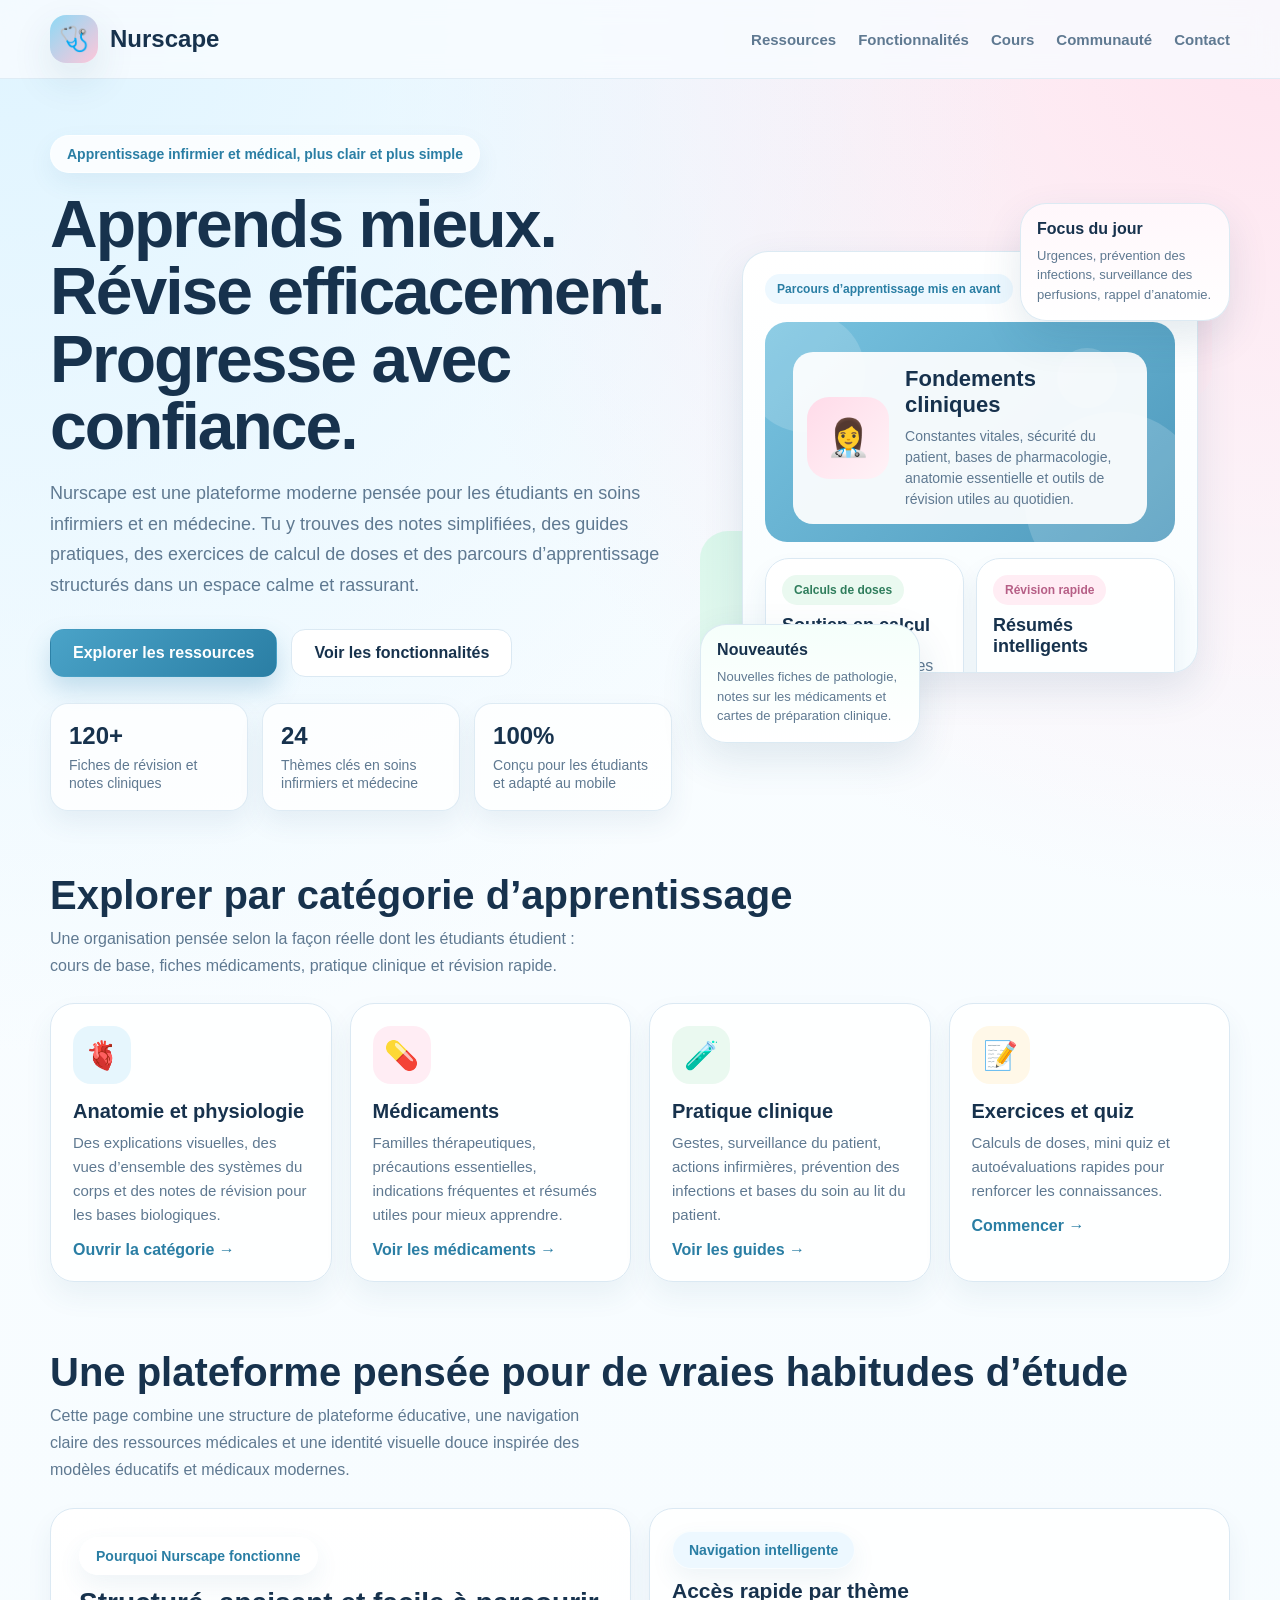
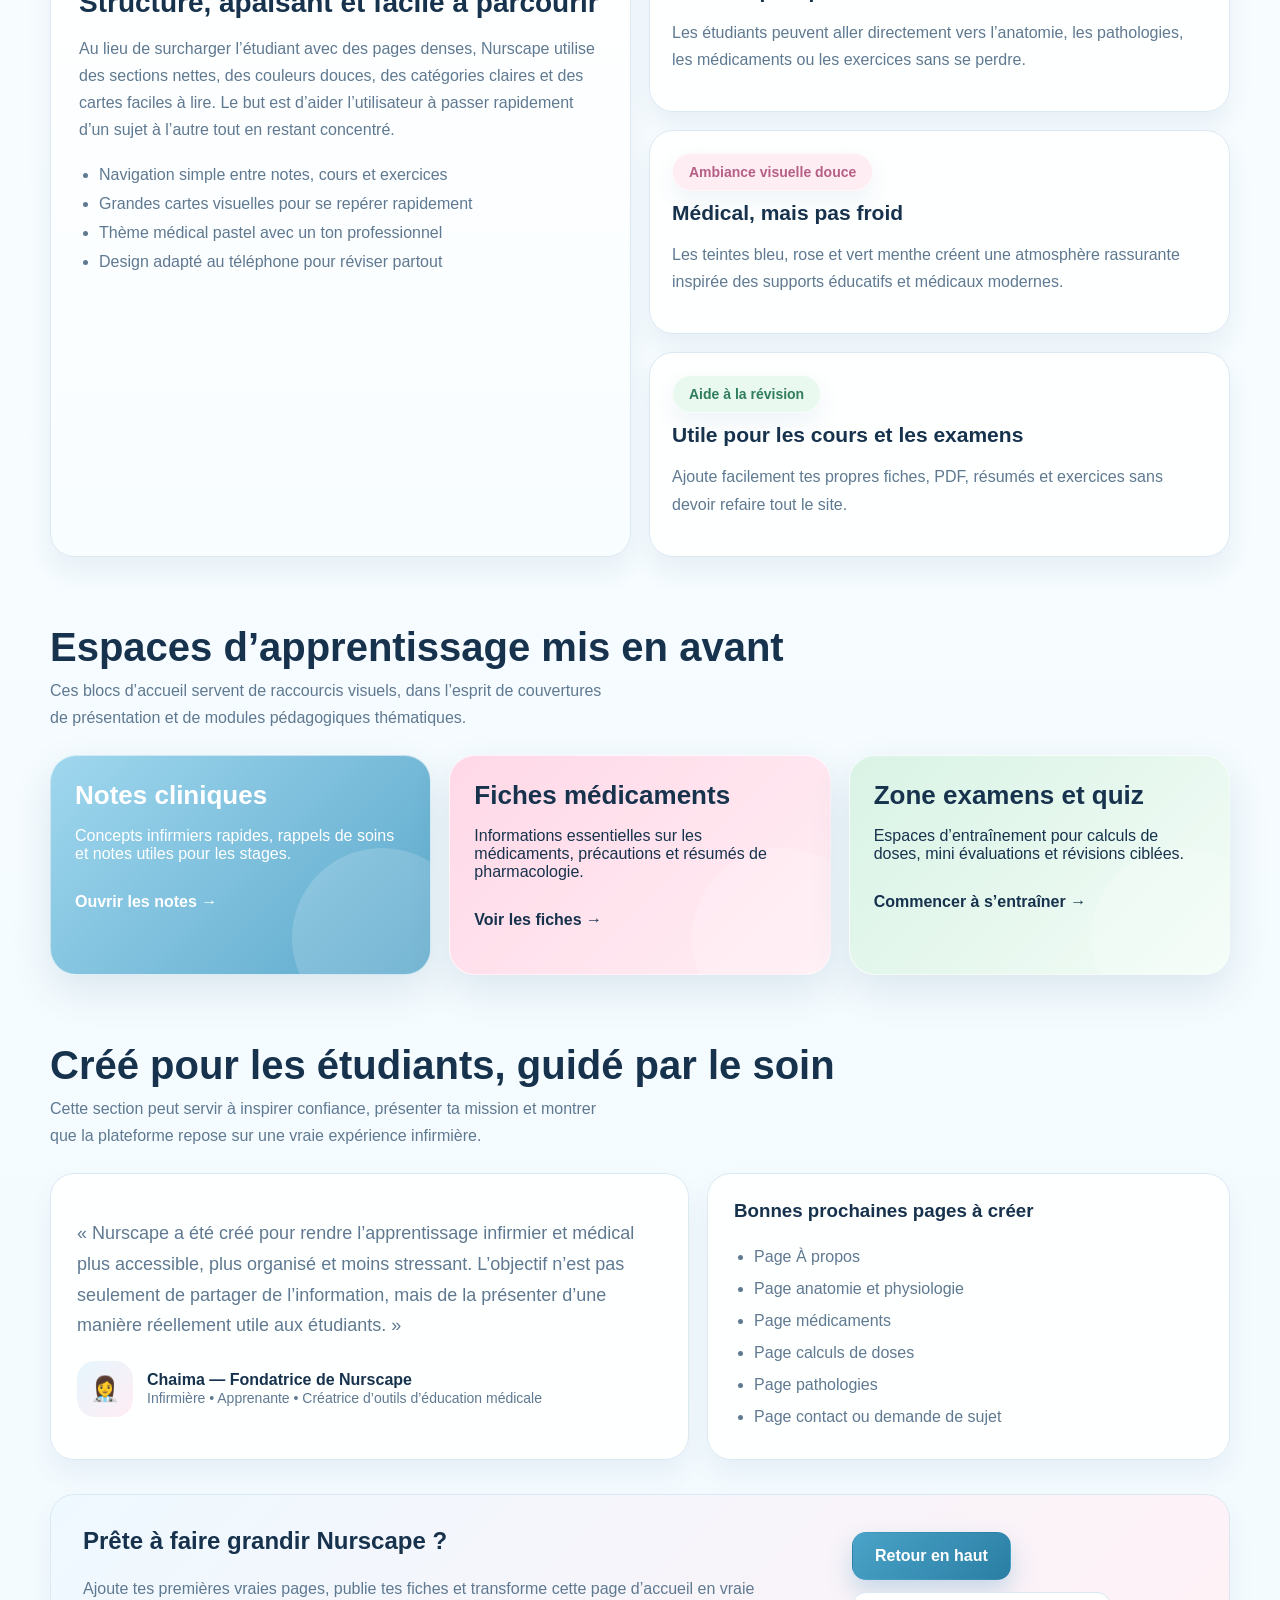
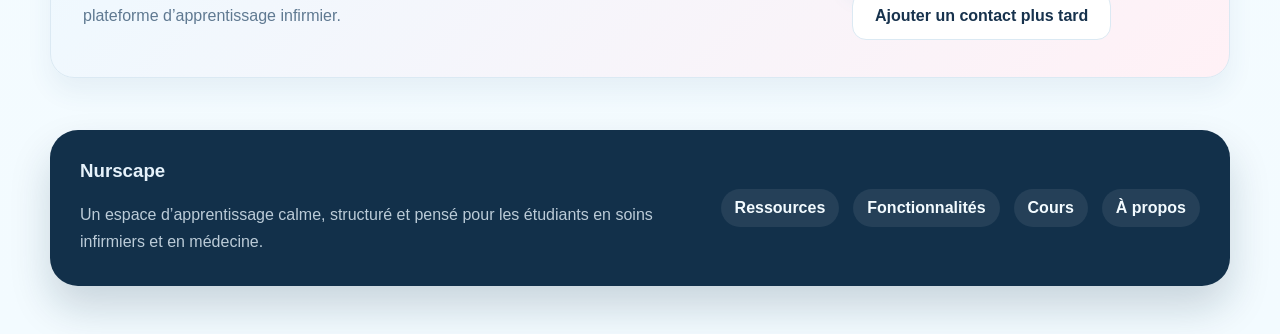
==== index.html @ be50a674 "Translate index.html content to French" ====
<!DOCTYPE html>
<html lang="fr">
<head>
  <meta charset="UTF-8" />
  <meta name="viewport" content="width=device-width, initial-scale=1.0" />
  <title>Nurscape — Plateforme d’apprentissage infirmier et médical</title>
  <style>
    :root {
      --bg: #f6fbff;
      --surface: #ffffff;
      --surface-2: #eef8ff;
      --text: #17324d;
      --muted: #5f7991;
      --primary: #4aa3c8;
      --primary-dark: #2a7ea4;
      --accent: #f7bfd3;
      --accent-2: #d9f2e6;
      --line: #dbe9f3;
      --shadow: 0 16px 40px rgba(31, 79, 117, 0.12);
      --radius: 24px;
      --radius-sm: 16px;
      --max: 1180px;
    }

    * { box-sizing: border-box; }
    html { scroll-behavior: smooth; }
    body {
      margin: 0;
      font-family: Arial, Helvetica, sans-serif;
      color: var(--text);
      background:
        radial-gradient(circle at top left, #dff4ff 0, transparent 28%),
        radial-gradient(circle at top right, #ffe3ee 0, transparent 24%),
        linear-gradient(180deg, #fafdff 0%, #f3fbff 100%);
    }

    a { color: inherit; text-decoration: none; }

    .container {
      width: min(var(--max), calc(100% - 32px));
      margin: 0 auto;
    }

    .pill {
      display: inline-flex;
      align-items: center;
      gap: 8px;
      padding: 10px 16px;
      border-radius: 999px;
      background: rgba(255,255,255,0.8);
      border: 1px solid rgba(255,255,255,0.7);
      box-shadow: 0 10px 24px rgba(52, 112, 153, 0.08);
      font-size: 14px;
      color: var(--primary-dark);
      font-weight: 700;
    }

    .btn {
      display: inline-flex;
      align-items: center;
      justify-content: center;
      gap: 10px;
      padding: 14px 22px;
      border-radius: 14px;
      font-weight: 700;
      border: 1px solid transparent;
      cursor: pointer;
      transition: 0.25s ease;
    }

    .btn-primary {
      background: linear-gradient(135deg, var(--primary) 0%, var(--primary-dark) 100%);
      color: #fff;
      box-shadow: 0 12px 24px rgba(52, 136, 180, 0.25);
    }

    .btn-primary:hover { transform: translateY(-2px); }

    .btn-secondary {
      background: #fff;
      border-color: var(--line);
      color: var(--text);
    }

    .btn-secondary:hover {
      background: var(--surface-2);
      transform: translateY(-2px);
    }

    header {
      position: sticky;
      top: 0;
      z-index: 50;
      backdrop-filter: blur(14px);
      background: rgba(248, 252, 255, 0.82);
      border-bottom: 1px solid rgba(219, 233, 243, 0.8);
    }

    .nav {
      display: flex;
      align-items: center;
      justify-content: space-between;
      gap: 20px;
      min-height: 78px;
    }

    .brand {
      display: flex;
      align-items: center;
      gap: 12px;
      font-weight: 800;
      font-size: 24px;
    }

    .brand-mark {
      width: 48px;
      height: 48px;
      border-radius: 16px;
      display: grid;
      place-items: center;
      background: linear-gradient(135deg, #8ed9f5 0%, #ffc6d9 100%);
      box-shadow: var(--shadow);
      font-size: 24px;
    }

    nav ul {
      list-style: none;
      display: flex;
      gap: 22px;
      padding: 0;
      margin: 0;
      color: var(--muted);
      font-weight: 700;
      font-size: 15px;
    }

    nav a:hover { color: var(--primary-dark); }

    .hero {
      padding: 56px 0 28px;
    }

    .hero-grid {
      display: grid;
      grid-template-columns: 1.08fr 0.92fr;
      gap: 28px;
      align-items: center;
    }

    .hero-copy h1 {
      margin: 18px 0 14px;
      font-size: clamp(38px, 6vw, 66px);
      line-height: 1.02;
      letter-spacing: -0.03em;
    }

    .hero-copy p {
      font-size: 18px;
      line-height: 1.7;
      color: var(--muted);
      max-width: 62ch;
      margin-bottom: 28px;
    }

    .hero-actions {
      display: flex;
      flex-wrap: wrap;
      gap: 14px;
      margin-bottom: 24px;
    }

    .hero-stats {
      display: grid;
      grid-template-columns: repeat(3, 1fr);
      gap: 14px;
      margin-top: 26px;
    }

    .stat {
      background: rgba(255,255,255,0.78);
      border: 1px solid rgba(219, 233, 243, 0.9);
      border-radius: 18px;
      padding: 18px;
      box-shadow: 0 12px 26px rgba(45, 92, 127, 0.08);
    }

    .stat strong {
      display: block;
      font-size: 24px;
      margin-bottom: 6px;
    }

    .stat span { color: var(--muted); font-size: 14px; }

    .hero-visual {
      position: relative;
      min-height: 540px;
    }

    .shape {
      position: absolute;
      border-radius: 28px;
      filter: blur(0.2px);
    }

    .shape.one {
      inset: 26px 18px auto auto;
      width: 170px;
      height: 170px;
      background: linear-gradient(145deg, #ffd8e7 0%, #ffeef5 100%);
    }

    .shape.two {
      inset: auto auto 22px 0;
      width: 190px;
      height: 190px;
      background: linear-gradient(145deg, #d9f6ea 0%, #effcf6 100%);
    }

    .panel {
      position: absolute;
      background: rgba(255,255,255,0.92);
      border: 1px solid rgba(219, 233, 243, 0.95);
      border-radius: 26px;
      box-shadow: var(--shadow);
      overflow: hidden;
    }

    .panel-main {
      inset: 48px 32px 70px 42px;
      padding: 22px;
      background: linear-gradient(180deg, #ffffff 0%, #f8fdff 100%);
    }

    .panel-top {
      display: flex;
      justify-content: space-between;
      align-items: center;
      margin-bottom: 18px;
    }

    .badge-soft {
      padding: 8px 12px;
      border-radius: 999px;
      font-size: 12px;
      font-weight: 700;
      background: #edf8ff;
      color: var(--primary-dark);
    }

    .mini-dots {
      display: flex;
      gap: 6px;
    }

    .mini-dots span {
      width: 8px;
      height: 8px;
      border-radius: 50%;
      background: #d6e6ef;
    }

    .illustration {
      height: 220px;
      border-radius: 22px;
      background: linear-gradient(135deg, #78c3e0 0%, #4e99bc 100%);
      position: relative;
      overflow: hidden;
      margin-bottom: 16px;
    }

    .illustration .bubble {
      position: absolute;
      border-radius: 50%;
      background: rgba(255,255,255,0.16);
    }

    .bubble.b1 { width: 120px; height: 120px; top: -10px; left: -20px; }
    .bubble.b2 { width: 180px; height: 180px; bottom: -50px; right: -30px; }
    .bubble.b3 { width: 60px; height: 60px; top: 26px; right: 58px; }

    .nurse-card {
      position: absolute;
      inset: auto 28px 18px 28px;
      display: grid;
      grid-template-columns: 82px 1fr;
      gap: 16px;
      align-items: center;
      background: rgba(255,255,255,0.92);
      border-radius: 20px;
      padding: 14px;
    }

    .avatar {
      width: 82px;
      height: 82px;
      border-radius: 22px;
      display: grid;
      place-items: center;
      font-size: 36px;
      background: linear-gradient(135deg, #ffdbe9 0%, #fff3f7 100%);
    }

    .nurse-card h3 {
      margin: 0 0 8px;
      font-size: 22px;
    }

    .nurse-card p {
      margin: 0;
      color: var(--muted);
      font-size: 14px;
      line-height: 1.5;
    }

    .panel-float {
      right: 0;
      top: 0;
      width: 210px;
      padding: 16px;
      background: linear-gradient(180deg, #fff7fb 0%, #ffffff 100%);
    }

    .panel-float h4, .panel-bottom h4 {
      margin: 0 0 8px;
      font-size: 16px;
    }

    .panel-float p, .panel-bottom p {
      margin: 0;
      font-size: 13px;
      line-height: 1.5;
      color: var(--muted);
    }

    .panel-bottom {
      left: 0;
      bottom: 0;
      width: 220px;
      padding: 16px;
      background: linear-gradient(180deg, #f5fffb 0%, #ffffff 100%);
    }

    .section {
      padding: 34px 0;
    }

    .section-head {
      display: flex;
      justify-content: space-between;
      align-items: end;
      gap: 20px;
      margin-bottom: 24px;
    }

    .section-head h2 {
      margin: 0 0 8px;
      font-size: clamp(28px, 4vw, 40px);
      line-height: 1.1;
    }

    .section-head p {
      margin: 0;
      color: var(--muted);
      max-width: 62ch;
      line-height: 1.7;
    }

    .categories {
      display: grid;
      grid-template-columns: repeat(4, 1fr);
      gap: 18px;
    }

    .category-card {
      background: rgba(255,255,255,0.9);
      border: 1px solid var(--line);
      border-radius: var(--radius);
      padding: 22px;
      box-shadow: 0 14px 28px rgba(48, 93, 129, 0.07);
      transition: 0.25s ease;
    }

    .category-card:hover {
      transform: translateY(-4px);
      box-shadow: 0 18px 34px rgba(48, 93, 129, 0.11);
    }

    .icon-box {
      width: 58px;
      height: 58px;
      border-radius: 18px;
      display: grid;
      place-items: center;
      margin-bottom: 16px;
      font-size: 28px;
    }

    .icon-blue { background: #e6f6fd; }
    .icon-pink { background: #ffedf4; }
    .icon-green { background: #eaf9f0; }
    .icon-yellow { background: #fff8e8; }

    .category-card h3 {
      margin: 0 0 8px;
      font-size: 20px;
    }

    .category-card p {
      margin: 0 0 14px;
      color: var(--muted);
      line-height: 1.6;
      font-size: 15px;
    }

    .category-card a {
      font-weight: 700;
      color: var(--primary-dark);
    }

    .features-wrap {
      display: grid;
      grid-template-columns: 1fr 1fr;
      gap: 18px;
    }

    .feature-large,
    .feature-small {
      border-radius: var(--radius);
      border: 1px solid var(--line);
      background: rgba(255,255,255,0.92);
      box-shadow: 0 14px 26px rgba(39, 88, 126, 0.07);
    }

    .feature-large {
      padding: 28px;
      min-height: 100%;
      background: linear-gradient(180deg, #ffffff 0%, #f8fdff 100%);
    }

    .feature-large h3 {
      margin: 12px 0 12px;
      font-size: 28px;
    }

    .feature-large p,
    .feature-small p,
    .testimonial p,
    .cta p,
    footer p {
      color: var(--muted);
      line-height: 1.7;
    }

    .feature-large ul {
      margin: 18px 0 0;
      padding-left: 20px;
      color: var(--muted);
      line-height: 1.8;
    }

    .feature-stack {
      display: grid;
      gap: 18px;
    }

    .feature-small {
      padding: 22px;
    }

    .feature-small h4 {
      margin: 10px 0 8px;
      font-size: 21px;
    }

    .resources {
      display: grid;
      grid-template-columns: repeat(3, 1fr);
      gap: 18px;
    }

    .resource-card {
      position: relative;
      min-height: 220px;
      border-radius: 26px;
      overflow: hidden;
      color: #17324d;
      box-shadow: var(--shadow);
      padding: 24px;
      border: 1px solid rgba(255,255,255,0.65);
    }

    .resource-card.one {
      background: linear-gradient(135deg, #9fd7ee 0%, #5ca8cb 100%);
      color: #fff;
    }

    .resource-card.two {
      background: linear-gradient(135deg, #ffd8e7 0%, #ffeef4 100%);
    }

    .resource-card.three {
      background: linear-gradient(135deg, #d9f3e5 0%, #f3fcf7 100%);
    }

    .resource-card::after {
      content: "";
      position: absolute;
      width: 180px;
      height: 180px;
      border-radius: 50%;
      background: rgba(255,255,255,0.16);
      right: -42px;
      bottom: -54px;
    }

    .resource-card h3 {
      margin: 0 0 10px;
      font-size: 26px;
      position: relative;
      z-index: 1;
    }

    .resource-card p,
    .resource-card a {
      position: relative;
      z-index: 1;
    }

    .resource-card a {
      display: inline-block;
      margin-top: 14px;
      font-weight: 800;
    }

    .testimonial-grid {
      display: grid;
      grid-template-columns: 1.1fr 0.9fr;
      gap: 18px;
    }

    .testimonial,
    .checklist,
    .cta {
      border-radius: var(--radius);
      border: 1px solid var(--line);
      background: rgba(255,255,255,0.92);
      box-shadow: 0 14px 26px rgba(39, 88, 126, 0.07);
    }

    .testimonial,
    .checklist {
      padding: 26px;
    }

    .quote {
      font-size: 18px;
      line-height: 1.8;
      margin-bottom: 20px;
    }

    .person {
      display: flex;
      align-items: center;
      gap: 14px;
    }

    .person-badge {
      width: 56px;
      height: 56px;
      border-radius: 18px;
      display: grid;
      place-items: center;
      background: linear-gradient(135deg, #e6f6fd 0%, #ffedf4 100%);
      font-size: 24px;
    }

    .person strong { display: block; }
    .person span { color: var(--muted); font-size: 14px; }

    .checklist h3,
    .cta h2,
    footer h3 {
      margin-top: 0;
    }

    .checklist ul {
      margin: 0;
      padding-left: 20px;
      line-height: 2;
      color: var(--muted);
    }

    .cta {
      margin-top: 34px;
      padding: 32px;
      background: linear-gradient(135deg, #eef9ff 0%, #fff1f6 100%);
      display: flex;
      justify-content: space-between;
      align-items: center;
      gap: 20px;
    }

    footer {
      padding: 18px 0 48px;
    }

    .footer-box {
      background: #12304a;
      color: #e6f2fb;
      border-radius: 28px;
      padding: 30px;
      display: grid;
      grid-template-columns: 1fr auto;
      gap: 24px;
      align-items: center;
      box-shadow: 0 22px 40px rgba(13, 42, 66, 0.18);
    }

    .footer-box p {
      color: rgba(230, 242, 251, 0.8);
      margin-bottom: 0;
    }

    .footer-links {
      display: flex;
      flex-wrap: wrap;
      gap: 14px;
      justify-content: flex-end;
    }

    .footer-links a {
      padding: 10px 14px;
      border-radius: 999px;
      background: rgba(255,255,255,0.08);
      color: #f3fbff;
      font-weight: 700;
    }

    @media (max-width: 1080px) {
      .hero-grid,
      .testimonial-grid,
      .features-wrap,
      .footer-box {
        grid-template-columns: 1fr;
      }

      .categories,
      .resources {
        grid-template-columns: repeat(2, 1fr);
      }

      .hero-visual {
        min-height: 500px;
      }

      .footer-links { justify-content: flex-start; }
    }

    @media (max-width: 760px) {
      .nav {
        flex-direction: column;
        align-items: flex-start;
        padding: 14px 0;
      }

      nav ul {
        flex-wrap: wrap;
        gap: 12px 18px;
      }

      .hero {
        padding-top: 28px;
      }

      .hero-stats,
      .categories,
      .resources {
        grid-template-columns: 1fr;
      }

      .hero-visual {
        min-height: 450px;
      }

      .panel-main {
        inset: 44px 12px 56px 12px;
      }

      .panel-float,
      .panel-bottom {
        width: 180px;
      }

      .nurse-card {
        grid-template-columns: 1fr;
      }

      .section-head {
        align-items: start;
      }

      .cta {
        flex-direction: column;
        align-items: flex-start;
      }
    }
  </style>
</head>
<body>
  <header>
    <div class="container nav">
      <a class="brand" href="#top">
        <span class="brand-mark">🩺</span>
        <span>Nurscape</span>
      </a>
      <nav>
        <ul>
          <li><a href="#resources">Ressources</a></li>
          <li><a href="#features">Fonctionnalités</a></li>
          <li><a href="#courses">Cours</a></li>
          <li><a href="#community">Communauté</a></li>
          <li><a href="#contact">Contact</a></li>
        </ul>
      </nav>
    </div>
  </header>

  <main id="top">
    <section class="hero">
      <div class="container hero-grid">
        <div class="hero-copy">
          <span class="pill">Apprentissage infirmier et médical, plus clair et plus simple</span>
          <h1>Apprends mieux.<br>Révise efficacement.<br>Progresse avec confiance.</h1>
          <p>
            Nurscape est une plateforme moderne pensée pour les étudiants en soins infirmiers et en médecine.
            Tu y trouves des notes simplifiées, des guides pratiques, des exercices de calcul de doses et des parcours d’apprentissage structurés dans un espace calme et rassurant.
          </p>
          <div class="hero-actions">
            <a class="btn btn-primary" href="#resources">Explorer les ressources</a>
            <a class="btn btn-secondary" href="#features">Voir les fonctionnalités</a>
          </div>
          <div class="hero-stats">
            <div class="stat">
              <strong>120+</strong>
              <span>Fiches de révision et notes cliniques</span>
            </div>
            <div class="stat">
              <strong>24</strong>
              <span>Thèmes clés en soins infirmiers et médecine</span>
            </div>
            <div class="stat">
              <strong>100%</strong>
              <span>Conçu pour les étudiants et adapté au mobile</span>
            </div>
          </div>
        </div>

        <div class="hero-visual" aria-hidden="true">
          <div class="shape one"></div>
          <div class="shape two"></div>

          <div class="panel panel-main">
            <div class="panel-top">
              <span class="badge-soft">Parcours d’apprentissage mis en avant</span>
              <div class="mini-dots"><span></span><span></span><span></span></div>
            </div>

            <div class="illustration">
              <div class="bubble b1"></div>
              <div class="bubble b2"></div>
              <div class="bubble b3"></div>
              <div class="nurse-card">
                <div class="avatar">👩‍⚕️</div>
                <div>
                  <h3>Fondements cliniques</h3>
                  <p>Constantes vitales, sécurité du patient, bases de pharmacologie, anatomie essentielle et outils de révision utiles au quotidien.</p>
                </div>
              </div>
            </div>

            <div class="features-wrap" style="grid-template-columns: 1fr 1fr; gap: 12px;">
              <div class="feature-small" style="padding:16px;">
                <div class="badge-soft" style="background:#eaf9f0;color:#2f7d5c;display:inline-flex;">Calculs de doses</div>
                <h4 style="font-size:18px;">Soutien en calcul</h4>
                <p>Entraîne-toi avec des explications simples et une méthode étape par étape.</p>
              </div>
              <div class="feature-small" style="padding:16px;">
                <div class="badge-soft" style="background:#ffedf4;color:#b65f86;display:inline-flex;">Révision rapide</div>
                <h4 style="font-size:18px;">Résumés intelligents</h4>
                <p>Des contenus courts et clairs pour réviser plus vite avant les examens ou les stages.</p>
              </div>
            </div>
          </div>

          <div class="panel panel-float">
            <h4>Focus du jour</h4>
            <p>Urgences, prévention des infections, surveillance des perfusions, rappel d’anatomie.</p>
          </div>

          <div class="panel panel-bottom">
            <h4>Nouveautés</h4>
            <p>Nouvelles fiches de pathologie, notes sur les médicaments et cartes de préparation clinique.</p>
          </div>
        </div>
      </div>
    </section>

    <section class="section" id="resources">
      <div class="container">
        <div class="section-head">
          <div>
            <h2>Explorer par catégorie d’apprentissage</h2>
            <p>Une organisation pensée selon la façon réelle dont les étudiants étudient : cours de base, fiches médicaments, pratique clinique et révision rapide.</p>
          </div>
        </div>

        <div class="categories">
          <article class="category-card">
            <div class="icon-box icon-blue">🫀</div>
            <h3>Anatomie et physiologie</h3>
            <p>Des explications visuelles, des vues d’ensemble des systèmes du corps et des notes de révision pour les bases biologiques.</p>
            <a href="#courses">Ouvrir la catégorie →</a>
          </article>

          <article class="category-card">
            <div class="icon-box icon-pink">💊</div>
            <h3>Médicaments</h3>
            <p>Familles thérapeutiques, précautions essentielles, indications fréquentes et résumés utiles pour mieux apprendre.</p>
            <a href="#courses">Voir les médicaments →</a>
          </article>

          <article class="category-card">
            <div class="icon-box icon-green">🧪</div>
            <h3>Pratique clinique</h3>
            <p>Gestes, surveillance du patient, actions infirmières, prévention des infections et bases du soin au lit du patient.</p>
            <a href="#features">Voir les guides →</a>
          </article>

          <article class="category-card">
            <div class="icon-box icon-yellow">📝</div>
            <h3>Exercices et quiz</h3>
            <p>Calculs de doses, mini quiz et autoévaluations rapides pour renforcer les connaissances.</p>
            <a href="#community">Commencer →</a>
          </article>
        </div>
      </div>
    </section>

    <section class="section" id="features">
      <div class="container">
        <div class="section-head">
          <div>
            <h2>Une plateforme pensée pour de vraies habitudes d’étude</h2>
            <p>Cette page combine une structure de plateforme éducative, une navigation claire des ressources médicales et une identité visuelle douce inspirée des modèles éducatifs et médicaux modernes.</p>
          </div>
        </div>

        <div class="features-wrap">
          <article class="feature-large">
            <span class="pill">Pourquoi Nurscape fonctionne</span>
            <h3>Structuré, apaisant et facile à parcourir</h3>
            <p>
              Au lieu de surcharger l’étudiant avec des pages denses, Nurscape utilise des sections nettes, des couleurs douces, des catégories claires et des cartes faciles à lire.
              Le but est d’aider l’utilisateur à passer rapidement d’un sujet à l’autre tout en restant concentré.
            </p>
            <ul>
              <li>Navigation simple entre notes, cours et exercices</li>
              <li>Grandes cartes visuelles pour se repérer rapidement</li>
              <li>Thème médical pastel avec un ton professionnel</li>
              <li>Design adapté au téléphone pour réviser partout</li>
            </ul>
          </article>

          <div class="feature-stack">
            <article class="feature-small">
              <span class="pill" style="background:#edf8ff;color:#2a7ea4;">Navigation intelligente</span>
              <h4>Accès rapide par thème</h4>
              <p>Les étudiants peuvent aller directement vers l’anatomie, les pathologies, les médicaments ou les exercices sans se perdre.</p>
            </article>

            <article class="feature-small">
              <span class="pill" style="background:#ffedf4;color:#b65f86;">Ambiance visuelle douce</span>
              <h4>Médical, mais pas froid</h4>
              <p>Les teintes bleu, rose et vert menthe créent une atmosphère rassurante inspirée des supports éducatifs et médicaux modernes.</p>
            </article>

            <article class="feature-small">
              <span class="pill" style="background:#eaf9f0;color:#2f7d5c;">Aide à la révision</span>
              <h4>Utile pour les cours et les examens</h4>
              <p>Ajoute facilement tes propres fiches, PDF, résumés et exercices sans devoir refaire tout le site.</p>
            </article>
          </div>
        </div>
      </div>
    </section>

    <section class="section" id="courses">
      <div class="container">
        <div class="section-head">
          <div>
            <h2>Espaces d’apprentissage mis en avant</h2>
            <p>Ces blocs d’accueil servent de raccourcis visuels, dans l’esprit de couvertures de présentation et de modules pédagogiques thématiques.</p>
          </div>
        </div>

        <div class="resources">
          <article class="resource-card one">
            <h3>Notes cliniques</h3>
            <p>Concepts infirmiers rapides, rappels de soins et notes utiles pour les stages.</p>
            <a href="#">Ouvrir les notes →</a>
          </article>

          <article class="resource-card two">
            <h3>Fiches médicaments</h3>
            <p>Informations essentielles sur les médicaments, précautions et résumés de pharmacologie.</p>
            <a href="#">Voir les fiches →</a>
          </article>

          <article class="resource-card three">
            <h3>Zone examens et quiz</h3>
            <p>Espaces d’entraînement pour calculs de doses, mini évaluations et révisions ciblées.</p>
            <a href="#">Commencer à s’entraîner →</a>
          </article>
        </div>
      </div>
    </section>

    <section class="section" id="community">
      <div class="container">
        <div class="section-head">
          <div>
            <h2>Créé pour les étudiants, guidé par le soin</h2>
            <p>Cette section peut servir à inspirer confiance, présenter ta mission et montrer que la plateforme repose sur une vraie expérience infirmière.</p>
          </div>
        </div>

        <div class="testimonial-grid">
          <article class="testimonial">
            <p class="quote">
              « Nurscape a été créé pour rendre l’apprentissage infirmier et médical plus accessible, plus organisé et moins stressant.
              L’objectif n’est pas seulement de partager de l’information, mais de la présenter d’une manière réellement utile aux étudiants. »
            </p>
            <div class="person">
              <div class="person-badge">👩‍⚕️</div>
              <div>
                <strong>Chaima — Fondatrice de Nurscape</strong>
                <span>Infirmière • Apprenante • Créatrice d’outils d’éducation médicale</span>
              </div>
            </div>
          </article>

          <aside class="checklist">
            <h3>Bonnes prochaines pages à créer</h3>
            <ul>
              <li>Page À propos</li>
              <li>Page anatomie et physiologie</li>
              <li>Page médicaments</li>
              <li>Page calculs de doses</li>
              <li>Page pathologies</li>
              <li>Page contact ou demande de sujet</li>
            </ul>
          </aside>
        </div>

        <div class="cta" id="contact">
          <div>
            <h2>Prête à faire grandir Nurscape ?</h2>
            <p>Ajoute tes premières vraies pages, publie tes fiches et transforme cette page d’accueil en vraie plateforme d’apprentissage infirmier.</p>
          </div>
          <div style="display:flex; gap:12px; flex-wrap:wrap;">
            <a class="btn btn-primary" href="#top">Retour en haut</a>
            <a class="btn btn-secondary" href="mailto:contact@nurscape.com">Ajouter un contact plus tard</a>
          </div>
        </div>
      </div>
    </section>
  </main>

  <footer>
    <div class="container">
      <div class="footer-box">
        <div>
          <h3>Nurscape</h3>
          <p>Un espace d’apprentissage calme, structuré et pensé pour les étudiants en soins infirmiers et en médecine.</p>
        </div>
        <div class="footer-links">
          <a href="#resources">Ressources</a>
          <a href="#features">Fonctionnalités</a>
          <a href="#courses">Cours</a>
          <a href="#community">À propos</a>
        </div>
      </div>
    </div>
  </footer>
</body>
</html>
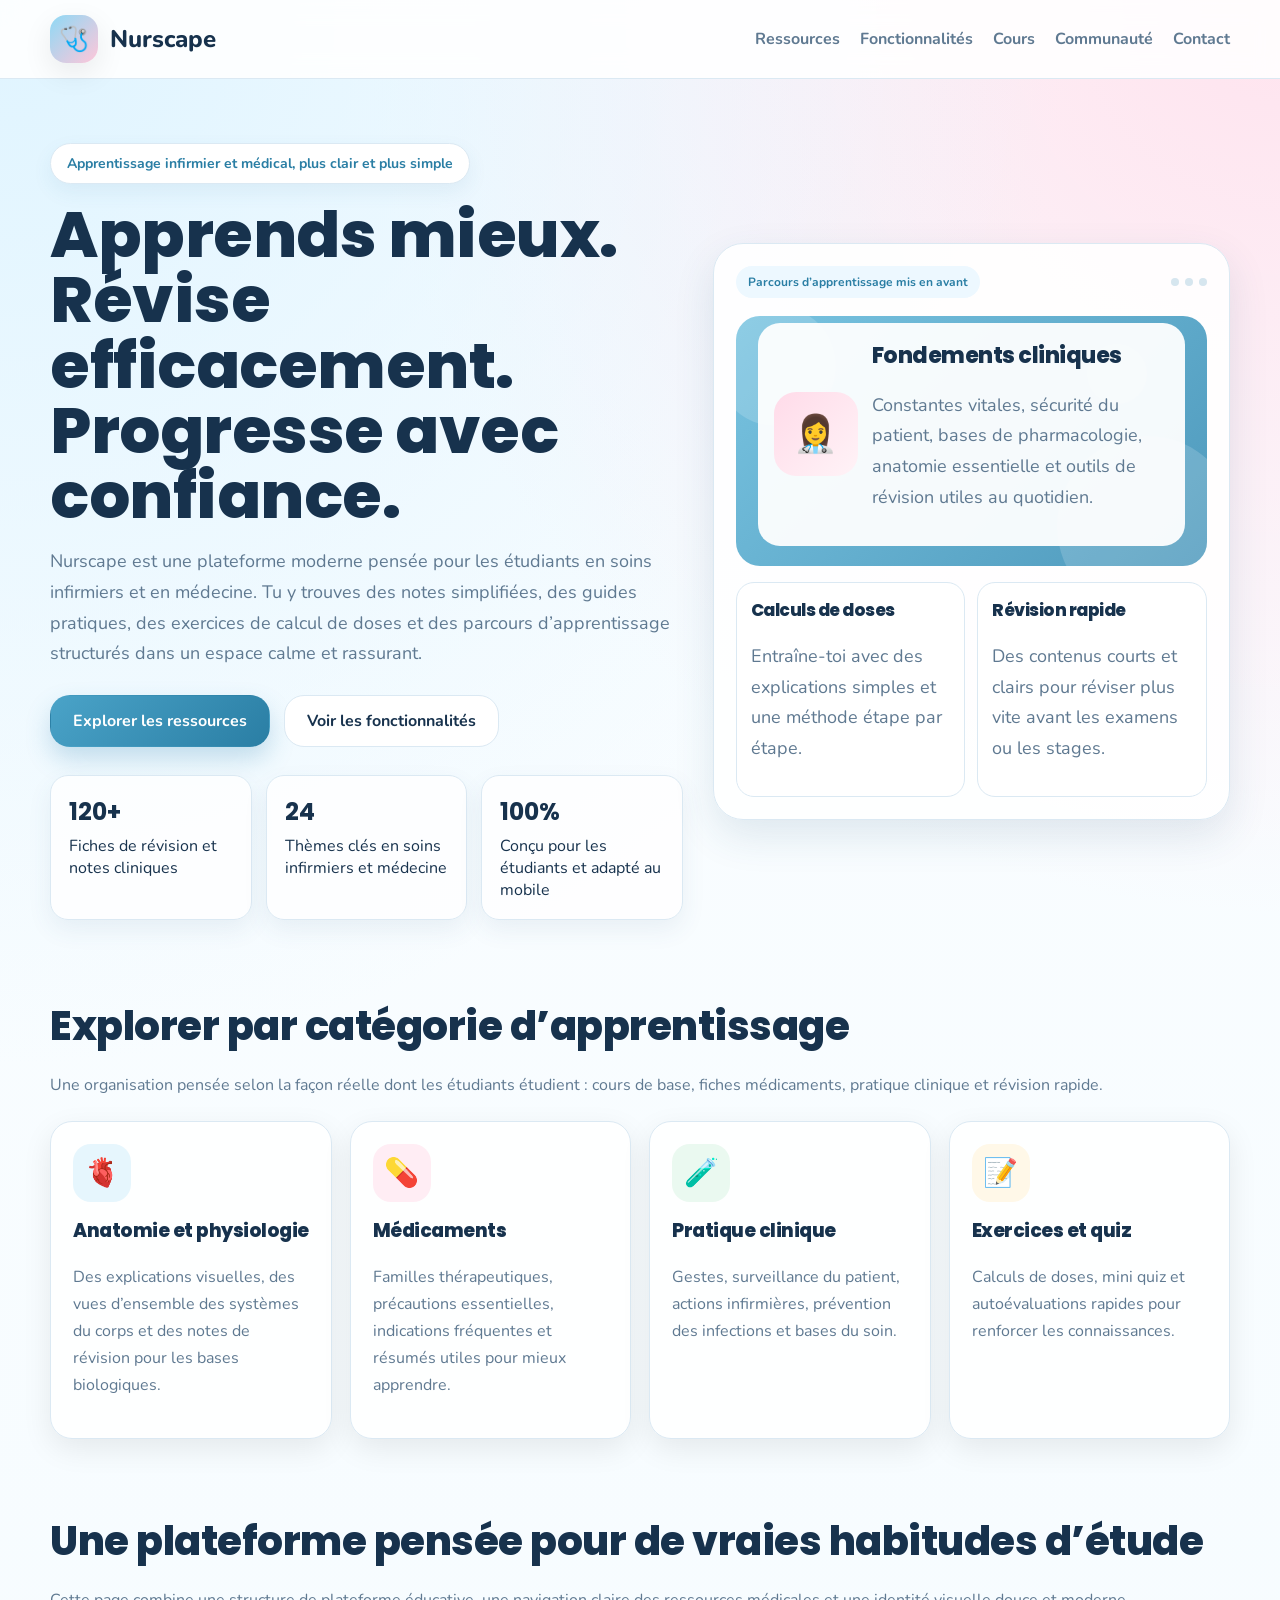
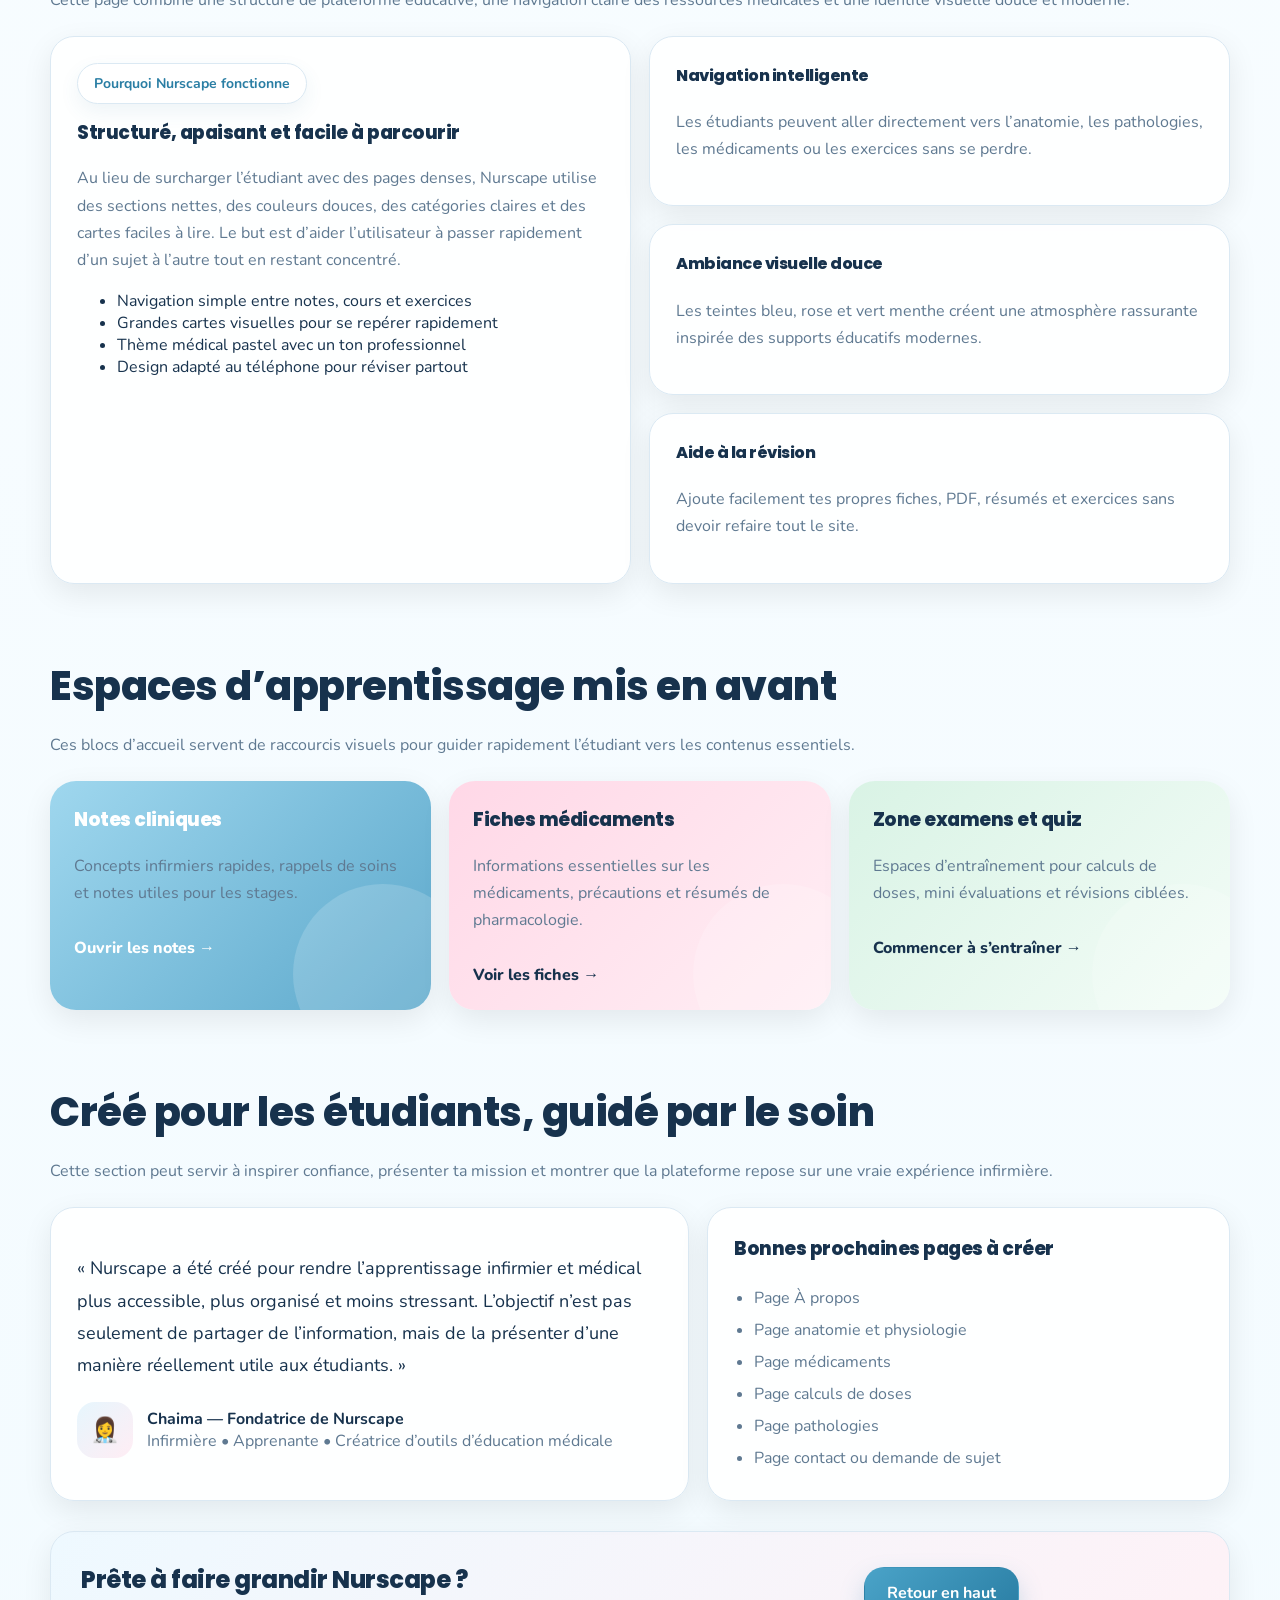
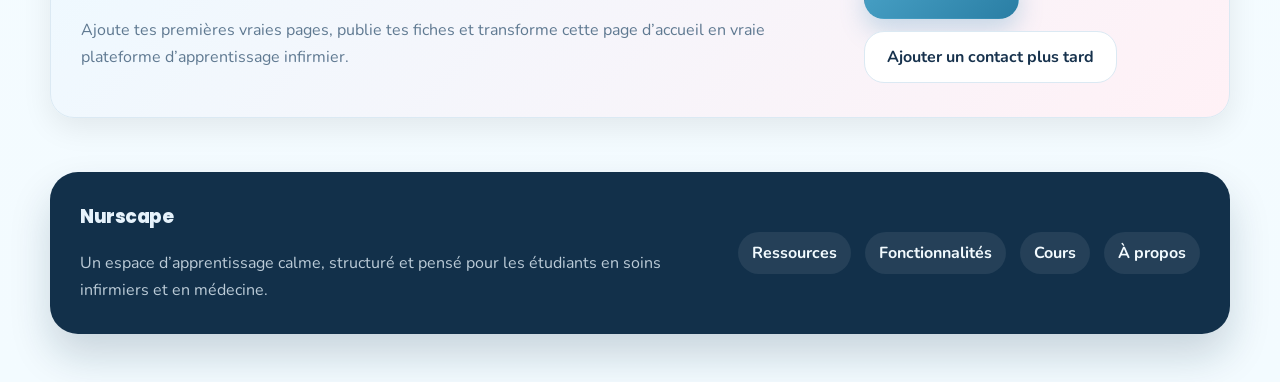
==== commit 9ebf3be9: "Refactor index.html for design improvements Updated the title and modified various styles and layout" ====
--- a/index.html
+++ b/index.html
@@ -3,65 +3,163 @@
 <head>
   <meta charset="UTF-8" />
   <meta name="viewport" content="width=device-width, initial-scale=1.0" />
-  <title>Nurscape — Plateforme d’apprentissage infirmier et médical</title>
+  <title>Nurscape — Plateforme d’apprentissage infirmier</title>
+
+  <link href="https://fonts.googleapis.com/css2?family=Poppins:wght@400;600;800&family=Nunito:wght@400;600&display=swap" rel="stylesheet">
+
   <style>
     :root {
       --bg: #f6fbff;
       --surface: #ffffff;
-      --surface-2: #eef8ff;
       --text: #17324d;
       --muted: #5f7991;
       --primary: #4aa3c8;
       --primary-dark: #2a7ea4;
-      --accent: #f7bfd3;
-      --accent-2: #d9f2e6;
       --line: #dbe9f3;
-      --shadow: 0 16px 40px rgba(31, 79, 117, 0.12);
-      --radius: 24px;
-      --radius-sm: 16px;
+      --pink: #ffe3ee;
+      --mint: #e8f8ef;
+      --shadow: 0 10px 30px rgba(0,0,0,0.08);
+      --radius: 22px;
       --max: 1180px;
     }
 
-    * { box-sizing: border-box; }
-    html { scroll-behavior: smooth; }
+    * {
+      box-sizing: border-box;
+    }
+
+    html {
+      scroll-behavior: smooth;
+    }
+
     body {
       margin: 0;
-      font-family: Arial, Helvetica, sans-serif;
-      color: var(--text);
+      font-family: 'Nunito', sans-serif;
       background:
         radial-gradient(circle at top left, #dff4ff 0, transparent 28%),
         radial-gradient(circle at top right, #ffe3ee 0, transparent 24%),
         linear-gradient(180deg, #fafdff 0%, #f3fbff 100%);
-    }
-
-    a { color: inherit; text-decoration: none; }
+      color: var(--text);
+    }
+
+    h1, h2, h3, h4 {
+      font-family: 'Poppins', sans-serif;
+      font-weight: 800;
+      letter-spacing: -0.5px;
+      margin-top: 0;
+    }
+
+    p {
+      line-height: 1.7;
+      color: var(--muted);
+    }
+
+    a {
+      text-decoration: none;
+      color: inherit;
+    }
 
     .container {
       width: min(var(--max), calc(100% - 32px));
       margin: 0 auto;
     }
 
+    header {
+      position: sticky;
+      top: 0;
+      z-index: 100;
+      background: rgba(255,255,255,0.88);
+      backdrop-filter: blur(12px);
+      border-bottom: 1px solid var(--line);
+    }
+
+    .nav {
+      min-height: 78px;
+      display: flex;
+      align-items: center;
+      justify-content: space-between;
+      gap: 20px;
+    }
+
+    .brand {
+      display: flex;
+      align-items: center;
+      gap: 12px;
+      font-size: 24px;
+      font-weight: 800;
+    }
+
+    .brand-icon {
+      width: 48px;
+      height: 48px;
+      display: grid;
+      place-items: center;
+      border-radius: 16px;
+      background: linear-gradient(135deg, #8ed9f5 0%, #ffc6d9 100%);
+      box-shadow: var(--shadow);
+      font-size: 24px;
+    }
+
+    nav ul {
+      list-style: none;
+      display: flex;
+      gap: 20px;
+      padding: 0;
+      margin: 0;
+      color: var(--muted);
+      font-weight: 700;
+    }
+
+    nav a:hover {
+      color: var(--primary-dark);
+    }
+
+    .hero {
+      padding: 64px 0 40px;
+    }
+
+    .hero-grid {
+      display: grid;
+      grid-template-columns: 1.1fr 0.9fr;
+      gap: 30px;
+      align-items: center;
+    }
+
     .pill {
-      display: inline-flex;
-      align-items: center;
-      gap: 8px;
+      display: inline-block;
+      background: white;
+      border: 1px solid var(--line);
+      color: var(--primary-dark);
+      border-radius: 999px;
       padding: 10px 16px;
-      border-radius: 999px;
-      background: rgba(255,255,255,0.8);
-      border: 1px solid rgba(255,255,255,0.7);
-      box-shadow: 0 10px 24px rgba(52, 112, 153, 0.08);
+      font-weight: 700;
       font-size: 14px;
-      color: var(--primary-dark);
-      font-weight: 700;
+      box-shadow: 0 8px 20px rgba(52,112,153,0.08);
+    }
+
+    .hero h1 {
+      font-size: clamp(38px, 6vw, 64px);
+      line-height: 1.02;
+      margin: 18px 0 14px;
+    }
+
+    .hero p {
+      font-size: 18px;
+      max-width: 60ch;
+    }
+
+    .hero-actions {
+      display: flex;
+      flex-wrap: wrap;
+      gap: 14px;
+      margin-top: 26px;
     }
 
     .btn {
       display: inline-flex;
       align-items: center;
       justify-content: center;
-      gap: 10px;
       padding: 14px 22px;
-      border-radius: 14px;
+      border-radius: 20px;
       font-weight: 700;
       border: 1px solid transparent;
       cursor: pointer;
@@ -70,190 +168,75 @@
 
     .btn-primary {
       background: linear-gradient(135deg, var(--primary) 0%, var(--primary-dark) 100%);
-      color: #fff;
-      box-shadow: 0 12px 24px rgba(52, 136, 180, 0.25);
-    }
-
-    .btn-primary:hover { transform: translateY(-2px); }
+      color: white;
+      box-shadow: 0 12px 24px rgba(52,136,180,0.25);
+    }
 
     .btn-secondary {
-      background: #fff;
+      background: white;
       border-color: var(--line);
       color: var(--text);
     }
 
-    .btn-secondary:hover {
-      background: var(--surface-2);
+    .btn:hover {
       transform: translateY(-2px);
-    }
-
-    header {
-      position: sticky;
-      top: 0;
-      z-index: 50;
-      backdrop-filter: blur(14px);
-      background: rgba(248, 252, 255, 0.82);
-      border-bottom: 1px solid rgba(219, 233, 243, 0.8);
-    }
-
-    .nav {
-      display: flex;
-      align-items: center;
-      justify-content: space-between;
-      gap: 20px;
-      min-height: 78px;
-    }
-
-    .brand {
-      display: flex;
-      align-items: center;
-      gap: 12px;
-      font-weight: 800;
-      font-size: 24px;
-    }
-
-    .brand-mark {
-      width: 48px;
-      height: 48px;
-      border-radius: 16px;
-      display: grid;
-      place-items: center;
-      background: linear-gradient(135deg, #8ed9f5 0%, #ffc6d9 100%);
-      box-shadow: var(--shadow);
-      font-size: 24px;
-    }
-
-    nav ul {
-      list-style: none;
-      display: flex;
-      gap: 22px;
-      padding: 0;
-      margin: 0;
-      color: var(--muted);
-      font-weight: 700;
-      font-size: 15px;
-    }
-
-    nav a:hover { color: var(--primary-dark); }
-
-    .hero {
-      padding: 56px 0 28px;
-    }
-
-    .hero-grid {
-      display: grid;
-      grid-template-columns: 1.08fr 0.92fr;
-      gap: 28px;
-      align-items: center;
-    }
-
-    .hero-copy h1 {
-      margin: 18px 0 14px;
-      font-size: clamp(38px, 6vw, 66px);
-      line-height: 1.02;
-      letter-spacing: -0.03em;
-    }
-
-    .hero-copy p {
-      font-size: 18px;
-      line-height: 1.7;
-      color: var(--muted);
-      max-width: 62ch;
-      margin-bottom: 28px;
-    }
-
-    .hero-actions {
-      display: flex;
-      flex-wrap: wrap;
-      gap: 14px;
-      margin-bottom: 24px;
     }
 
     .hero-stats {
       display: grid;
       grid-template-columns: repeat(3, 1fr);
       gap: 14px;
-      margin-top: 26px;
+      margin-top: 28px;
     }
 
     .stat {
-      background: rgba(255,255,255,0.78);
-      border: 1px solid rgba(219, 233, 243, 0.9);
+      background: rgba(255,255,255,0.82);
+      border: 1px solid var(--line);
       border-radius: 18px;
       padding: 18px;
-      box-shadow: 0 12px 26px rgba(45, 92, 127, 0.08);
+      box-shadow: 0 10px 24px rgba(45,92,127,0.08);
     }
 
     .stat strong {
       display: block;
       font-size: 24px;
       margin-bottom: 6px;
-    }
-
-    .stat span { color: var(--muted); font-size: 14px; }
-
-    .hero-visual {
+      color: var(--text);
+      font-family: 'Poppins', sans-serif;
+    }
+
+    .visual-card {
+      background: rgba(255,255,255,0.92);
+      border: 1px solid var(--line);
+      border-radius: 30px;
+      box-shadow: 0 16px 40px rgba(31,79,117,0.12);
+      padding: 22px;
       position: relative;
-      min-height: 540px;
-    }
-
-    .shape {
-      position: absolute;
-      border-radius: 28px;
-      filter: blur(0.2px);
-    }
-
-    .shape.one {
-      inset: 26px 18px auto auto;
-      width: 170px;
-      height: 170px;
-      background: linear-gradient(145deg, #ffd8e7 0%, #ffeef5 100%);
-    }
-
-    .shape.two {
-      inset: auto auto 22px 0;
-      width: 190px;
-      height: 190px;
-      background: linear-gradient(145deg, #d9f6ea 0%, #effcf6 100%);
-    }
-
-    .panel {
-      position: absolute;
-      background: rgba(255,255,255,0.92);
-      border: 1px solid rgba(219, 233, 243, 0.95);
-      border-radius: 26px;
-      box-shadow: var(--shadow);
       overflow: hidden;
     }
 
-    .panel-main {
-      inset: 48px 32px 70px 42px;
-      padding: 22px;
-      background: linear-gradient(180deg, #ffffff 0%, #f8fdff 100%);
-    }
-
-    .panel-top {
+    .visual-top {
       display: flex;
       justify-content: space-between;
       align-items: center;
       margin-bottom: 18px;
     }
 
-    .badge-soft {
+    .badge {
+      background: #edf8ff;
+      color: var(--primary-dark);
       padding: 8px 12px;
       border-radius: 999px;
       font-size: 12px;
       font-weight: 700;
-      background: #edf8ff;
-      color: var(--primary-dark);
-    }
-
-    .mini-dots {
+    }
+
+    .dots {
       display: flex;
       gap: 6px;
     }
 
-    .mini-dots span {
+    .dots span {
       width: 8px;
       height: 8px;
       border-radius: 50%;
@@ -261,129 +244,120 @@
     }
 
     .illustration {
-      height: 220px;
-      border-radius: 22px;
       background: linear-gradient(135deg, #78c3e0 0%, #4e99bc 100%);
+      border-radius: 24px;
+      min-height: 250px;
+      padding: 20px;
       position: relative;
       overflow: hidden;
       margin-bottom: 16px;
     }
 
-    .illustration .bubble {
+    .bubble {
       position: absolute;
       border-radius: 50%;
       background: rgba(255,255,255,0.16);
     }
 
-    .bubble.b1 { width: 120px; height: 120px; top: -10px; left: -20px; }
-    .bubble.b2 { width: 180px; height: 180px; bottom: -50px; right: -30px; }
-    .bubble.b3 { width: 60px; height: 60px; top: 26px; right: 58px; }
-
-    .nurse-card {
+    .bubble.one {
+      width: 120px;
+      height: 120px;
+      top: -10px;
+      left: -20px;
+    }
+
+    .bubble.two {
+      width: 180px;
+      height: 180px;
+      bottom: -50px;
+      right: -30px;
+    }
+
+    .bubble.three {
+      width: 60px;
+      height: 60px;
+      top: 28px;
+      right: 60px;
+    }
+
+    .mini-card {
       position: absolute;
-      inset: auto 28px 18px 28px;
-      display: grid;
-      grid-template-columns: 82px 1fr;
-      gap: 16px;
+      left: 22px;
+      right: 22px;
+      bottom: 20px;
+      background: rgba(255,255,255,0.94);
+      border-radius: 22px;
+      padding: 16px;
+      display: grid;
+      grid-template-columns: 84px 1fr;
+      gap: 14px;
       align-items: center;
-      background: rgba(255,255,255,0.92);
-      border-radius: 20px;
+    }
+
+    .avatar {
+      width: 84px;
+      height: 84px;
+      border-radius: 22px;
+      display: grid;
+      place-items: center;
+      background: linear-gradient(135deg, #ffdbe9 0%, #fff3f7 100%);
+      font-size: 36px;
+    }
+
+    .mini-card h3 {
+      margin-bottom: 8px;
+      font-size: 22px;
+    }
+
+    .mini-grid {
+      display: grid;
+      grid-template-columns: 1fr 1fr;
+      gap: 12px;
+      margin-top: 12px;
+    }
+
+    .mini-box {
+      background: white;
+      border: 1px solid var(--line);
+      border-radius: 18px;
       padding: 14px;
     }
 
-    .avatar {
-      width: 82px;
-      height: 82px;
-      border-radius: 22px;
-      display: grid;
-      place-items: center;
-      font-size: 36px;
-      background: linear-gradient(135deg, #ffdbe9 0%, #fff3f7 100%);
-    }
-
-    .nurse-card h3 {
-      margin: 0 0 8px;
-      font-size: 22px;
-    }
-
-    .nurse-card p {
-      margin: 0;
-      color: var(--muted);
-      font-size: 14px;
-      line-height: 1.5;
-    }
-
-    .panel-float {
-      right: 0;
-      top: 0;
-      width: 210px;
-      padding: 16px;
-      background: linear-gradient(180deg, #fff7fb 0%, #ffffff 100%);
-    }
-
-    .panel-float h4, .panel-bottom h4 {
-      margin: 0 0 8px;
-      font-size: 16px;
-    }
-
-    .panel-float p, .panel-bottom p {
-      margin: 0;
-      font-size: 13px;
-      line-height: 1.5;
-      color: var(--muted);
-    }
-
-    .panel-bottom {
-      left: 0;
-      bottom: 0;
-      width: 220px;
-      padding: 16px;
-      background: linear-gradient(180deg, #f5fffb 0%, #ffffff 100%);
+    .mini-box h4 {
+      font-size: 17px;
+      margin-bottom: 8px;
     }
 
     .section {
-      padding: 34px 0;
+      padding: 36px 0;
     }
 
     .section-head {
-      display: flex;
-      justify-content: space-between;
-      align-items: end;
-      gap: 20px;
-      margin-bottom: 24px;
+      margin-bottom: 22px;
     }
 
     .section-head h2 {
-      margin: 0 0 8px;
       font-size: clamp(28px, 4vw, 40px);
-      line-height: 1.1;
-    }
-
-    .section-head p {
-      margin: 0;
-      color: var(--muted);
-      max-width: 62ch;
-      line-height: 1.7;
-    }
-
-    .categories {
+      margin-bottom: 8px;
+    }
+
+    .cards-grid {
       display: grid;
       grid-template-columns: repeat(4, 1fr);
       gap: 18px;
     }
 
-    .category-card {
-      background: rgba(255,255,255,0.9);
+    .card {
+      background: rgba(255,255,255,0.92);
       border: 1px solid var(--line);
       border-radius: var(--radius);
       padding: 22px;
-      box-shadow: 0 14px 28px rgba(48, 93, 129, 0.07);
+      box-shadow: var(--shadow);
       transition: 0.25s ease;
     }
 
-    .category-card:hover {
+    .card:hover {
       transform: translateY(-4px);
-      box-shadow: 0 18px 34px rgba(48, 93, 129, 0.11);
     }
 
     .icon-box {
@@ -392,107 +366,55 @@
       border-radius: 18px;
       display: grid;
       place-items: center;
-      margin-bottom: 16px;
       font-size: 28px;
-    }
-
-    .icon-blue { background: #e6f6fd; }
-    .icon-pink { background: #ffedf4; }
-    .icon-green { background: #eaf9f0; }
-    .icon-yellow { background: #fff8e8; }
-
-    .category-card h3 {
-      margin: 0 0 8px;
-      font-size: 20px;
-    }
-
-    .category-card p {
-      margin: 0 0 14px;
-      color: var(--muted);
-      line-height: 1.6;
-      font-size: 15px;
-    }
-
-    .category-card a {
-      font-weight: 700;
-      color: var(--primary-dark);
-    }
-
-    .features-wrap {
+      margin-bottom: 14px;
+    }
+
+    .blue { background: #e6f6fd; }
+    .pink { background: #ffedf4; }
+    .green { background: #eaf9f0; }
+    .yellow { background: #fff8e8; }
+
+    .split {
       display: grid;
       grid-template-columns: 1fr 1fr;
       gap: 18px;
     }
 
-    .feature-large,
-    .feature-small {
-      border-radius: var(--radius);
+    .big-card, .small-card, .quote-card, .list-card, .cta {
+      background: rgba(255,255,255,0.92);
       border: 1px solid var(--line);
-      background: rgba(255,255,255,0.92);
-      box-shadow: 0 14px 26px rgba(39, 88, 126, 0.07);
-    }
-
-    .feature-large {
-      padding: 28px;
-      min-height: 100%;
-      background: linear-gradient(180deg, #ffffff 0%, #f8fdff 100%);
-    }
-
-    .feature-large h3 {
-      margin: 12px 0 12px;
-      font-size: 28px;
-    }
-
-    .feature-large p,
-    .feature-small p,
-    .testimonial p,
-    .cta p,
-    footer p {
-      color: var(--muted);
-      line-height: 1.7;
-    }
-
-    .feature-large ul {
-      margin: 18px 0 0;
-      padding-left: 20px;
-      color: var(--muted);
-      line-height: 1.8;
-    }
-
-    .feature-stack {
+      border-radius: 24px;
+      box-shadow: var(--shadow);
+    }
+
+    .big-card, .small-card, .quote-card, .list-card {
+      padding: 26px;
+    }
+
+    .small-stack {
       display: grid;
       gap: 18px;
     }
 
-    .feature-small {
-      padding: 22px;
-    }
-
-    .feature-small h4 {
-      margin: 10px 0 8px;
-      font-size: 21px;
-    }
-
-    .resources {
+    .resource-grid {
       display: grid;
       grid-template-columns: repeat(3, 1fr);
       gap: 18px;
     }
 
     .resource-card {
-      position: relative;
       min-height: 220px;
       border-radius: 26px;
+      padding: 24px;
+      position: relative;
       overflow: hidden;
-      color: #17324d;
       box-shadow: var(--shadow);
-      padding: 24px;
-      border: 1px solid rgba(255,255,255,0.65);
     }
 
     .resource-card.one {
       background: linear-gradient(135deg, #9fd7ee 0%, #5ca8cb 100%);
-      color: #fff;
+      color: white;
     }
 
     .resource-card.two {
@@ -514,13 +436,7 @@
       bottom: -54px;
     }
 
-    .resource-card h3 {
-      margin: 0 0 10px;
-      font-size: 26px;
-      position: relative;
-      z-index: 1;
-    }
-
+    .resource-card h3,
     .resource-card p,
     .resource-card a {
       position: relative;
@@ -528,34 +444,21 @@
     }
 
     .resource-card a {
+      font-weight: 800;
       display: inline-block;
       margin-top: 14px;
-      font-weight: 800;
     }
 
     .testimonial-grid {
       display: grid;
       grid-template-columns: 1.1fr 0.9fr;
       gap: 18px;
-    }
-
-    .testimonial,
-    .checklist,
-    .cta {
-      border-radius: var(--radius);
-      border: 1px solid var(--line);
-      background: rgba(255,255,255,0.92);
-      box-shadow: 0 14px 26px rgba(39, 88, 126, 0.07);
-    }
-
-    .testimonial,
-    .checklist {
-      padding: 26px;
     }
 
     .quote {
       font-size: 18px;
       line-height: 1.8;
+      color: var(--text);
       margin-bottom: 20px;
     }
 
@@ -575,16 +478,7 @@
       font-size: 24px;
     }
 
-    .person strong { display: block; }
-    .person span { color: var(--muted); font-size: 14px; }
-
-    .checklist h3,
-    .cta h2,
-    footer h3 {
-      margin-top: 0;
-    }
-
-    .checklist ul {
+    .list-card ul {
       margin: 0;
       padding-left: 20px;
       line-height: 2;
@@ -592,8 +486,8 @@
     }
 
     .cta {
-      margin-top: 34px;
-      padding: 32px;
+      margin-top: 30px;
+      padding: 30px;
       background: linear-gradient(135deg, #eef9ff 0%, #fff1f6 100%);
       display: flex;
       justify-content: space-between;
@@ -614,11 +508,11 @@
       grid-template-columns: 1fr auto;
       gap: 24px;
       align-items: center;
-      box-shadow: 0 22px 40px rgba(13, 42, 66, 0.18);
+      box-shadow: 0 22px 40px rgba(13,42,66,0.18);
     }
 
     .footer-box p {
-      color: rgba(230, 242, 251, 0.8);
+      color: rgba(230,242,251,0.8);
       margin-bottom: 0;
     }
 
@@ -639,22 +533,20 @@
 
     @media (max-width: 1080px) {
       .hero-grid,
+      .split,
       .testimonial-grid,
-      .features-wrap,
       .footer-box {
         grid-template-columns: 1fr;
       }
 
-      .categories,
-      .resources {
+      .cards-grid,
+      .resource-grid {
         grid-template-columns: repeat(2, 1fr);
       }
 
-      .hero-visual {
-        min-height: 500px;
-      }
-
-      .footer-links { justify-content: flex-start; }
+      .footer-links {
+        justify-content: flex-start;
+      }
     }
 
     @media (max-width: 760px) {
@@ -670,39 +562,27 @@
       }
 
       .hero {
-        padding-top: 28px;
+        padding-top: 30px;
       }
 
       .hero-stats,
-      .categories,
-      .resources {
+      .cards-grid,
+      .resource-grid,
+      .mini-grid {
         grid-template-columns: 1fr;
       }
 
-      .hero-visual {
-        min-height: 450px;
-      }
-
-      .panel-main {
-        inset: 44px 12px 56px 12px;
-      }
-
-      .panel-float,
-      .panel-bottom {
-        width: 180px;
-      }
-
-      .nurse-card {
+      .mini-card {
         grid-template-columns: 1fr;
-      }
-
-      .section-head {
-        align-items: start;
       }
 
       .cta {
         flex-direction: column;
         align-items: flex-start;
+      }
+
+      .footer-box {
+        grid-template-columns: 1fr;
       }
     }
   </style>
@@ -710,10 +590,11 @@
 <body>
   <header>
     <div class="container nav">
-      <a class="brand" href="#top">
-        <span class="brand-mark">🩺</span>
+      <a href="#top" class="brand">
+        <span class="brand-icon">🩺</span>
         <span>Nurscape</span>
       </a>
+
       <nav>
         <ul>
           <li><a href="#resources">Ressources</a></li>
@@ -729,17 +610,19 @@
   <main id="top">
     <section class="hero">
       <div class="container hero-grid">
-        <div class="hero-copy">
+        <div>
           <span class="pill">Apprentissage infirmier et médical, plus clair et plus simple</span>
           <h1>Apprends mieux.<br>Révise efficacement.<br>Progresse avec confiance.</h1>
           <p>
             Nurscape est une plateforme moderne pensée pour les étudiants en soins infirmiers et en médecine.
             Tu y trouves des notes simplifiées, des guides pratiques, des exercices de calcul de doses et des parcours d’apprentissage structurés dans un espace calme et rassurant.
           </p>
+
           <div class="hero-actions">
             <a class="btn btn-primary" href="#resources">Explorer les ressources</a>
             <a class="btn btn-secondary" href="#features">Voir les fonctionnalités</a>
           </div>
+
           <div class="hero-stats">
             <div class="stat">
               <strong>120+</strong>
@@ -756,51 +639,35 @@
           </div>
         </div>
 
-        <div class="hero-visual" aria-hidden="true">
-          <div class="shape one"></div>
-          <div class="shape two"></div>
-
-          <div class="panel panel-main">
-            <div class="panel-top">
-              <span class="badge-soft">Parcours d’apprentissage mis en avant</span>
-              <div class="mini-dots"><span></span><span></span><span></span></div>
-            </div>
-
-            <div class="illustration">
-              <div class="bubble b1"></div>
-              <div class="bubble b2"></div>
-              <div class="bubble b3"></div>
-              <div class="nurse-card">
-                <div class="avatar">👩‍⚕️</div>
-                <div>
-                  <h3>Fondements cliniques</h3>
-                  <p>Constantes vitales, sécurité du patient, bases de pharmacologie, anatomie essentielle et outils de révision utiles au quotidien.</p>
-                </div>
-              </div>
-            </div>
-
-            <div class="features-wrap" style="grid-template-columns: 1fr 1fr; gap: 12px;">
-              <div class="feature-small" style="padding:16px;">
-                <div class="badge-soft" style="background:#eaf9f0;color:#2f7d5c;display:inline-flex;">Calculs de doses</div>
-                <h4 style="font-size:18px;">Soutien en calcul</h4>
-                <p>Entraîne-toi avec des explications simples et une méthode étape par étape.</p>
-              </div>
-              <div class="feature-small" style="padding:16px;">
-                <div class="badge-soft" style="background:#ffedf4;color:#b65f86;display:inline-flex;">Révision rapide</div>
-                <h4 style="font-size:18px;">Résumés intelligents</h4>
-                <p>Des contenus courts et clairs pour réviser plus vite avant les examens ou les stages.</p>
+        <div class="visual-card">
+          <div class="visual-top">
+            <span class="badge">Parcours d’apprentissage mis en avant</span>
+            <div class="dots"><span></span><span></span><span></span></div>
+          </div>
+
+          <div class="illustration">
+            <div class="bubble one"></div>
+            <div class="bubble two"></div>
+            <div class="bubble three"></div>
+
+            <div class="mini-card">
+              <div class="avatar">👩‍⚕️</div>
+              <div>
+                <h3>Fondements cliniques</h3>
+                <p>Constantes vitales, sécurité du patient, bases de pharmacologie, anatomie essentielle et outils de révision utiles au quotidien.</p>
               </div>
             </div>
           </div>
 
-          <div class="panel panel-float">
-            <h4>Focus du jour</h4>
-            <p>Urgences, prévention des infections, surveillance des perfusions, rappel d’anatomie.</p>
-          </div>
-
-          <div class="panel panel-bottom">
-            <h4>Nouveautés</h4>
-            <p>Nouvelles fiches de pathologie, notes sur les médicaments et cartes de préparation clinique.</p>
+          <div class="mini-grid">
+            <div class="mini-box">
+              <h4>Calculs de doses</h4>
+              <p>Entraîne-toi avec des explications simples et une méthode étape par étape.</p>
+            </div>
+            <div class="mini-box">
+              <h4>Révision rapide</h4>
+              <p>Des contenus courts et clairs pour réviser plus vite avant les examens ou les stages.</p>
+            </div>
           </div>
         </div>
       </div>
@@ -809,39 +676,33 @@
     <section class="section" id="resources">
       <div class="container">
         <div class="section-head">
-          <div>
-            <h2>Explorer par catégorie d’apprentissage</h2>
-            <p>Une organisation pensée selon la façon réelle dont les étudiants étudient : cours de base, fiches médicaments, pratique clinique et révision rapide.</p>
-          </div>
-        </div>
-
-        <div class="categories">
-          <article class="category-card">
-            <div class="icon-box icon-blue">🫀</div>
+          <h2>Explorer par catégorie d’apprentissage</h2>
+          <p>Une organisation pensée selon la façon réelle dont les étudiants étudient : cours de base, fiches médicaments, pratique clinique et révision rapide.</p>
+        </div>
+
+        <div class="cards-grid">
+          <article class="card">
+            <div class="icon-box blue">🫀</div>
             <h3>Anatomie et physiologie</h3>
             <p>Des explications visuelles, des vues d’ensemble des systèmes du corps et des notes de révision pour les bases biologiques.</p>
-            <a href="#courses">Ouvrir la catégorie →</a>
           </article>
 
-          <article class="category-card">
-            <div class="icon-box icon-pink">💊</div>
+          <article class="card">
+            <div class="icon-box pink">💊</div>
             <h3>Médicaments</h3>
             <p>Familles thérapeutiques, précautions essentielles, indications fréquentes et résumés utiles pour mieux apprendre.</p>
-            <a href="#courses">Voir les médicaments →</a>
           </article>
 
-          <article class="category-card">
-            <div class="icon-box icon-green">🧪</div>
+          <article class="card">
+            <div class="icon-box green">🧪</div>
             <h3>Pratique clinique</h3>
-            <p>Gestes, surveillance du patient, actions infirmières, prévention des infections et bases du soin au lit du patient.</p>
-            <a href="#features">Voir les guides →</a>
+            <p>Gestes, surveillance du patient, actions infirmières, prévention des infections et bases du soin.</p>
           </article>
 
-          <article class="category-card">
-            <div class="icon-box icon-yellow">📝</div>
+          <article class="card">
+            <div class="icon-box yellow">📝</div>
             <h3>Exercices et quiz</h3>
             <p>Calculs de doses, mini quiz et autoévaluations rapides pour renforcer les connaissances.</p>
-            <a href="#community">Commencer →</a>
           </article>
         </div>
       </div>
@@ -850,16 +711,14 @@
     <section class="section" id="features">
       <div class="container">
         <div class="section-head">
-          <div>
-            <h2>Une plateforme pensée pour de vraies habitudes d’étude</h2>
-            <p>Cette page combine une structure de plateforme éducative, une navigation claire des ressources médicales et une identité visuelle douce inspirée des modèles éducatifs et médicaux modernes.</p>
-          </div>
-        </div>
-
-        <div class="features-wrap">
-          <article class="feature-large">
+          <h2>Une plateforme pensée pour de vraies habitudes d’étude</h2>
+          <p>Cette page combine une structure de plateforme éducative, une navigation claire des ressources médicales et une identité visuelle douce et moderne.</p>
+        </div>
+
+        <div class="split">
+          <article class="big-card">
             <span class="pill">Pourquoi Nurscape fonctionne</span>
-            <h3>Structuré, apaisant et facile à parcourir</h3>
+            <h3 style="margin-top:14px;">Structuré, apaisant et facile à parcourir</h3>
             <p>
               Au lieu de surcharger l’étudiant avec des pages denses, Nurscape utilise des sections nettes, des couleurs douces, des catégories claires et des cartes faciles à lire.
               Le but est d’aider l’utilisateur à passer rapidement d’un sujet à l’autre tout en restant concentré.
@@ -872,22 +731,19 @@
             </ul>
           </article>
 
-          <div class="feature-stack">
-            <article class="feature-small">
-              <span class="pill" style="background:#edf8ff;color:#2a7ea4;">Navigation intelligente</span>
-              <h4>Accès rapide par thème</h4>
+          <div class="small-stack">
+            <article class="small-card">
+              <h4>Navigation intelligente</h4>
               <p>Les étudiants peuvent aller directement vers l’anatomie, les pathologies, les médicaments ou les exercices sans se perdre.</p>
             </article>
 
-            <article class="feature-small">
-              <span class="pill" style="background:#ffedf4;color:#b65f86;">Ambiance visuelle douce</span>
-              <h4>Médical, mais pas froid</h4>
-              <p>Les teintes bleu, rose et vert menthe créent une atmosphère rassurante inspirée des supports éducatifs et médicaux modernes.</p>
+            <article class="small-card">
+              <h4>Ambiance visuelle douce</h4>
+              <p>Les teintes bleu, rose et vert menthe créent une atmosphère rassurante inspirée des supports éducatifs modernes.</p>
             </article>
 
-            <article class="feature-small">
-              <span class="pill" style="background:#eaf9f0;color:#2f7d5c;">Aide à la révision</span>
-              <h4>Utile pour les cours et les examens</h4>
+            <article class="small-card">
+              <h4>Aide à la révision</h4>
               <p>Ajoute facilement tes propres fiches, PDF, résumés et exercices sans devoir refaire tout le site.</p>
             </article>
           </div>
@@ -898,13 +754,11 @@
     <section class="section" id="courses">
       <div class="container">
         <div class="section-head">
-          <div>
-            <h2>Espaces d’apprentissage mis en avant</h2>
-            <p>Ces blocs d’accueil servent de raccourcis visuels, dans l’esprit de couvertures de présentation et de modules pédagogiques thématiques.</p>
-          </div>
-        </div>
-
-        <div class="resources">
+          <h2>Espaces d’apprentissage mis en avant</h2>
+          <p>Ces blocs d’accueil servent de raccourcis visuels pour guider rapidement l’étudiant vers les contenus essentiels.</p>
+        </div>
+
+        <div class="resource-grid">
           <article class="resource-card one">
             <h3>Notes cliniques</h3>
             <p>Concepts infirmiers rapides, rappels de soins et notes utiles pour les stages.</p>
@@ -929,28 +783,27 @@
     <section class="section" id="community">
       <div class="container">
         <div class="section-head">
-          <div>
-            <h2>Créé pour les étudiants, guidé par le soin</h2>
-            <p>Cette section peut servir à inspirer confiance, présenter ta mission et montrer que la plateforme repose sur une vraie expérience infirmière.</p>
-          </div>
+          <h2>Créé pour les étudiants, guidé par le soin</h2>
+          <p>Cette section peut servir à inspirer confiance, présenter ta mission et montrer que la plateforme repose sur une vraie expérience infirmière.</p>
         </div>
 
         <div class="testimonial-grid">
-          <article class="testimonial">
+          <article class="quote-card">
             <p class="quote">
               « Nurscape a été créé pour rendre l’apprentissage infirmier et médical plus accessible, plus organisé et moins stressant.
               L’objectif n’est pas seulement de partager de l’information, mais de la présenter d’une manière réellement utile aux étudiants. »
             </p>
+
             <div class="person">
               <div class="person-badge">👩‍⚕️</div>
               <div>
-                <strong>Chaima — Fondatrice de Nurscape</strong>
-                <span>Infirmière • Apprenante • Créatrice d’outils d’éducation médicale</span>
+                <strong>Chaima — Fondatrice de Nurscape</strong><br>
+                <span style="color:#5f7991;">Infirmière • Apprenante • Créatrice d’outils d’éducation médicale</span>
               </div>
             </div>
           </article>
 
-          <aside class="checklist">
+          <aside class="list-card">
             <h3>Bonnes prochaines pages à créer</h3>
             <ul>
               <li>Page À propos</li>
@@ -968,6 +821,7 @@
             <h2>Prête à faire grandir Nurscape ?</h2>
             <p>Ajoute tes premières vraies pages, publie tes fiches et transforme cette page d’accueil en vraie plateforme d’apprentissage infirmier.</p>
           </div>
+
           <div style="display:flex; gap:12px; flex-wrap:wrap;">
             <a class="btn btn-primary" href="#top">Retour en haut</a>
             <a class="btn btn-secondary" href="mailto:contact@nurscape.com">Ajouter un contact plus tard</a>
@@ -984,6 +838,7 @@
           <h3>Nurscape</h3>
           <p>Un espace d’apprentissage calme, structuré et pensé pour les étudiants en soins infirmiers et en médecine.</p>
         </div>
+
         <div class="footer-links">
           <a href="#resources">Ressources</a>
           <a href="#features">Fonctionnalités</a>
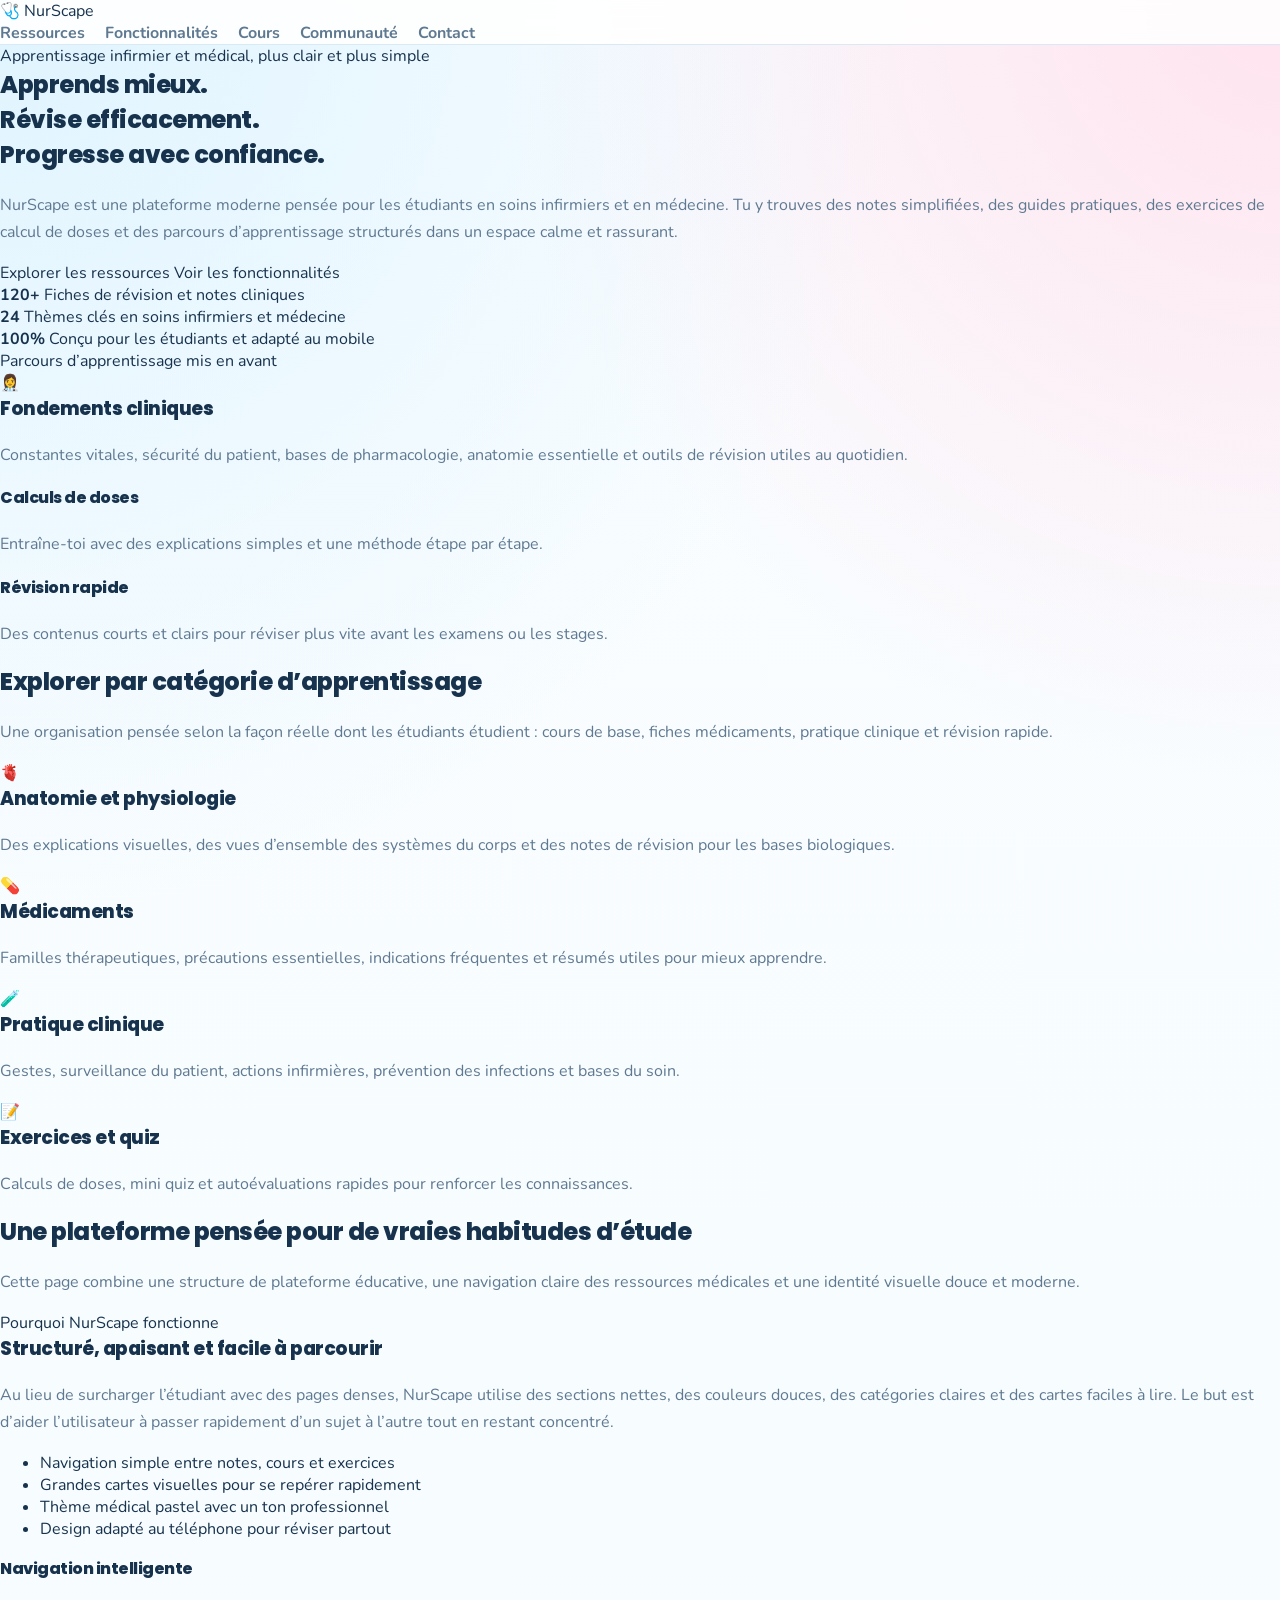
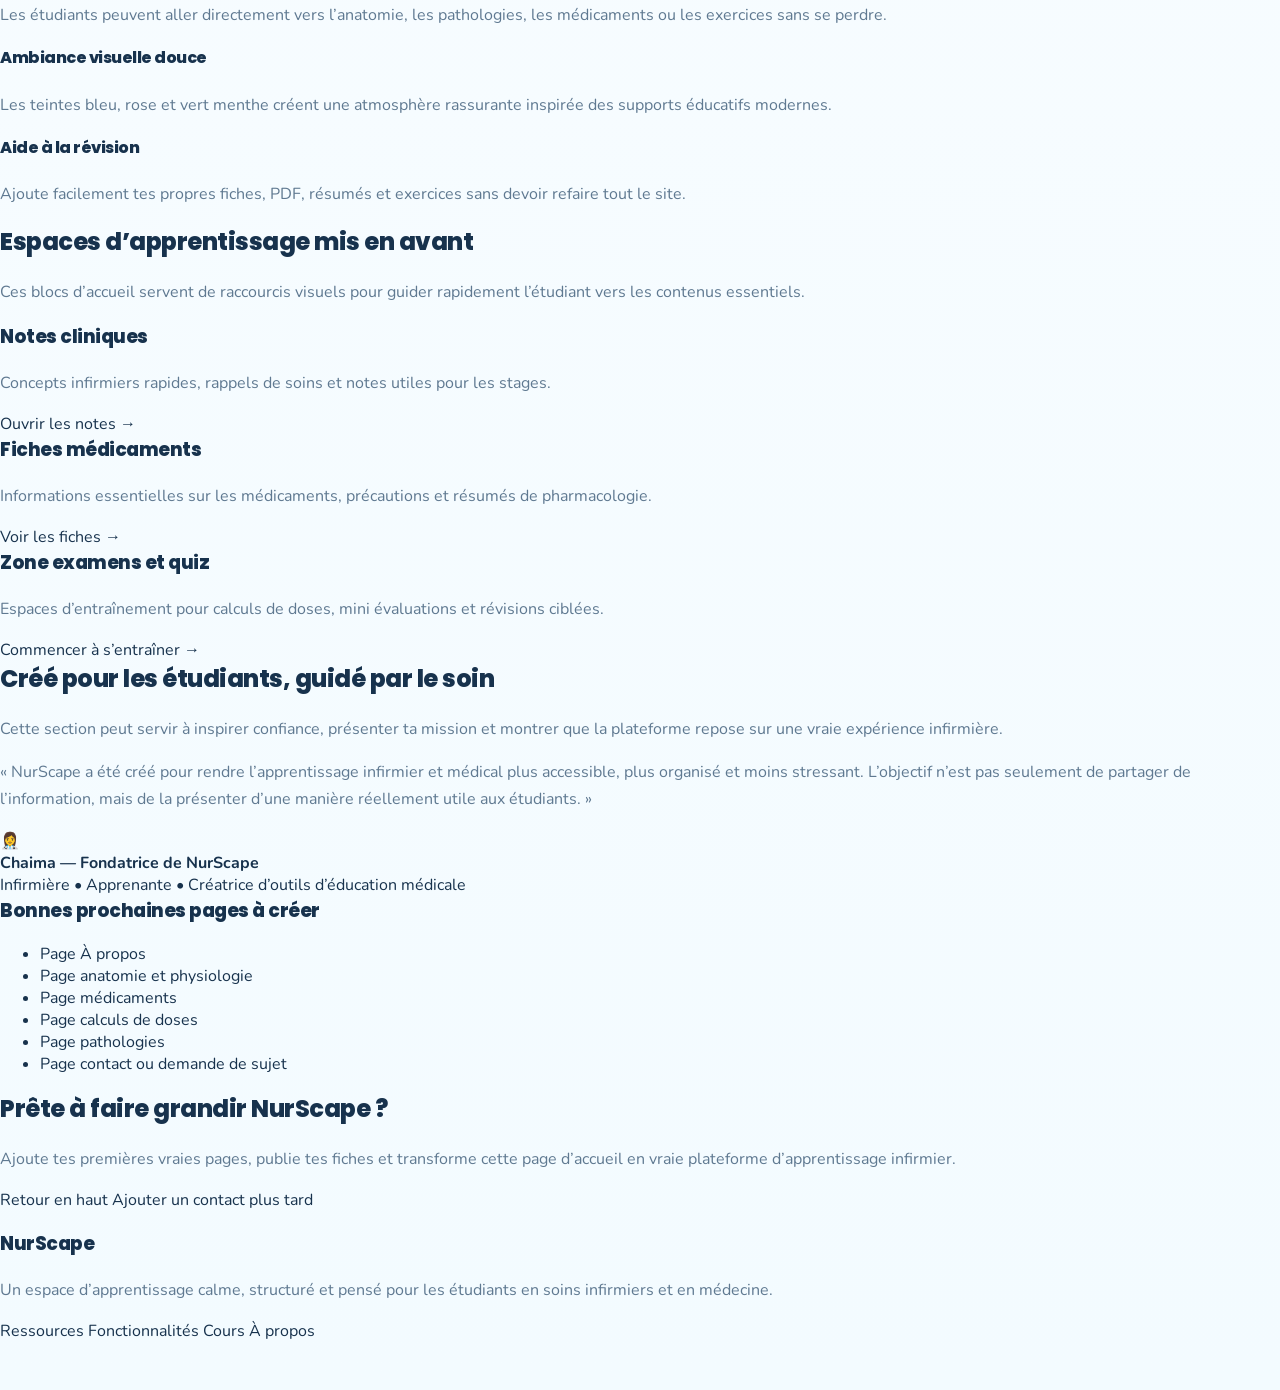
==== commit 444a28ae: "Correct spelling of 'Nurscape' to 'NurScape'" ====
--- a/index.html
+++ b/index.html
@@ -3,7 +3,7 @@
 <head>
   <meta charset="UTF-8" />
   <meta name="viewport" content="width=device-width, initial-scale=1.0" />
-  <title>Nurscape — Plateforme d’apprentissage infirmier</title>
+  <title>NurScape — Plateforme d’apprentissage infirmier</title>
 
   <link href="https://fonts.googleapis.com/css2?family=Poppins:wght@400;600;800&family=Nunito:wght@400;600&display=swap" rel="stylesheet">
 
@@ -426,7 +426,7 @@
     }
 
     .resource-card::after {
-      content: "";
+      content: \"\";
       position: absolute;
       width: 180px;
       height: 180px;
@@ -589,69 +589,69 @@
 </head>
 <body>
   <header>
-    <div class="container nav">
-      <a href="#top" class="brand">
-        <span class="brand-icon">🩺</span>
-        <span>Nurscape</span>
+    <div class=\"container nav\">
+      <a href=\"#top\" class=\"brand\">
+        <span class=\"brand-icon\">🩺</span>
+        <span>NurScape</span>
       </a>
 
       <nav>
         <ul>
-          <li><a href="#resources">Ressources</a></li>
-          <li><a href="#features">Fonctionnalités</a></li>
-          <li><a href="#courses">Cours</a></li>
-          <li><a href="#community">Communauté</a></li>
-          <li><a href="#contact">Contact</a></li>
+          <li><a href=\"#resources\">Ressources</a></li>
+          <li><a href=\"#features\">Fonctionnalités</a></li>
+          <li><a href=\"#courses\">Cours</a></li>
+          <li><a href=\"#community\">Communauté</a></li>
+          <li><a href=\"#contact\">Contact</a></li>
         </ul>
       </nav>
     </div>
   </header>
 
-  <main id="top">
-    <section class="hero">
-      <div class="container hero-grid">
+  <main id=\"top\">
+    <section class=\"hero\">
+      <div class=\"container hero-grid\">
         <div>
-          <span class="pill">Apprentissage infirmier et médical, plus clair et plus simple</span>
+          <span class=\"pill\">Apprentissage infirmier et médical, plus clair et plus simple</span>
           <h1>Apprends mieux.<br>Révise efficacement.<br>Progresse avec confiance.</h1>
           <p>
-            Nurscape est une plateforme moderne pensée pour les étudiants en soins infirmiers et en médecine.
+            NurScape est une plateforme moderne pensée pour les étudiants en soins infirmiers et en médecine.
             Tu y trouves des notes simplifiées, des guides pratiques, des exercices de calcul de doses et des parcours d’apprentissage structurés dans un espace calme et rassurant.
           </p>
 
-          <div class="hero-actions">
-            <a class="btn btn-primary" href="#resources">Explorer les ressources</a>
-            <a class="btn btn-secondary" href="#features">Voir les fonctionnalités</a>
+          <div class=\"hero-actions\">
+            <a class=\"btn btn-primary\" href=\"#resources\">Explorer les ressources</a>
+            <a class=\"btn btn-secondary\" href=\"#features\">Voir les fonctionnalités</a>
           </div>
 
-          <div class="hero-stats">
-            <div class="stat">
+          <div class=\"hero-stats\">
+            <div class=\"stat\">
               <strong>120+</strong>
               <span>Fiches de révision et notes cliniques</span>
             </div>
-            <div class="stat">
+            <div class=\"stat\">
               <strong>24</strong>
               <span>Thèmes clés en soins infirmiers et médecine</span>
             </div>
-            <div class="stat">
+            <div class=\"stat\">
               <strong>100%</strong>
               <span>Conçu pour les étudiants et adapté au mobile</span>
             </div>
           </div>
         </div>
 
-        <div class="visual-card">
-          <div class="visual-top">
-            <span class="badge">Parcours d’apprentissage mis en avant</span>
-            <div class="dots"><span></span><span></span><span></span></div>
+        <div class=\"visual-card\">
+          <div class=\"visual-top\">
+            <span class=\"badge\">Parcours d’apprentissage mis en avant</span>
+            <div class=\"dots\"><span></span><span></span><span></span></div>
           </div>
 
-          <div class="illustration">
-            <div class="bubble one"></div>
-            <div class="bubble two"></div>
-            <div class="bubble three"></div>
-
-            <div class="mini-card">
-              <div class="avatar">👩‍⚕️</div>
+          <div class=\"illustration\">
+            <div class=\"bubble one\"></div>
+            <div class=\"bubble two\"></div>
+            <div class=\"bubble three\"></div>
+
+            <div class=\"mini-card\">
+              <div class=\"avatar\">👩‍⚕️</div>
               <div>
                 <h3>Fondements cliniques</h3>
                 <p>Constantes vitales, sécurité du patient, bases de pharmacologie, anatomie essentielle et outils de révision utiles au quotidien.</p>
@@ -659,12 +659,12 @@
             </div>
           </div>
 
-          <div class="mini-grid">
-            <div class="mini-box">
+          <div class=\"mini-grid\">
+            <div class=\"mini-box\">
               <h4>Calculs de doses</h4>
               <p>Entraîne-toi avec des explications simples et une méthode étape par étape.</p>
             </div>
-            <div class="mini-box">
+            <div class=\"mini-box\">
               <h4>Révision rapide</h4>
               <p>Des contenus courts et clairs pour réviser plus vite avant les examens ou les stages.</p>
             </div>
@@ -673,34 +673,34 @@
       </div>
     </section>
 
-    <section class="section" id="resources">
-      <div class="container">
-        <div class="section-head">
+    <section class=\"section\" id=\"resources\">
+      <div class=\"container\">
+        <div class=\"section-head\">
           <h2>Explorer par catégorie d’apprentissage</h2>
           <p>Une organisation pensée selon la façon réelle dont les étudiants étudient : cours de base, fiches médicaments, pratique clinique et révision rapide.</p>
         </div>
 
-        <div class="cards-grid">
-          <article class="card">
-            <div class="icon-box blue">🫀</div>
+        <div class=\"cards-grid\">
+          <article class=\"card\">
+            <div class=\"icon-box blue\">🫀</div>
             <h3>Anatomie et physiologie</h3>
             <p>Des explications visuelles, des vues d’ensemble des systèmes du corps et des notes de révision pour les bases biologiques.</p>
           </article>
 
-          <article class="card">
-            <div class="icon-box pink">💊</div>
+          <article class=\"card\">
+            <div class=\"icon-box pink\">💊</div>
             <h3>Médicaments</h3>
             <p>Familles thérapeutiques, précautions essentielles, indications fréquentes et résumés utiles pour mieux apprendre.</p>
           </article>
 
-          <article class="card">
-            <div class="icon-box green">🧪</div>
+          <article class=\"card\">
+            <div class=\"icon-box green\">🧪</div>
             <h3>Pratique clinique</h3>
             <p>Gestes, surveillance du patient, actions infirmières, prévention des infections et bases du soin.</p>
           </article>
 
-          <article class="card">
-            <div class="icon-box yellow">📝</div>
+          <article class=\"card\">
+            <div class=\"icon-box yellow\">📝</div>
             <h3>Exercices et quiz</h3>
             <p>Calculs de doses, mini quiz et autoévaluations rapides pour renforcer les connaissances.</p>
           </article>
@@ -708,19 +708,19 @@
       </div>
     </section>
 
-    <section class="section" id="features">
-      <div class="container">
-        <div class="section-head">
+    <section class=\"section\" id=\"features\">
+      <div class=\"container\">
+        <div class=\"section-head\">
           <h2>Une plateforme pensée pour de vraies habitudes d’étude</h2>
           <p>Cette page combine une structure de plateforme éducative, une navigation claire des ressources médicales et une identité visuelle douce et moderne.</p>
         </div>
 
-        <div class="split">
-          <article class="big-card">
-            <span class="pill">Pourquoi Nurscape fonctionne</span>
-            <h3 style="margin-top:14px;">Structuré, apaisant et facile à parcourir</h3>
+        <div class=\"split\">
+          <article class=\"big-card\">
+            <span class=\"pill\">Pourquoi NurScape fonctionne</span>
+            <h3 style=\"margin-top:14px;\">Structuré, apaisant et facile à parcourir</h3>
             <p>
-              Au lieu de surcharger l’étudiant avec des pages denses, Nurscape utilise des sections nettes, des couleurs douces, des catégories claires et des cartes faciles à lire.
+              Au lieu de surcharger l’étudiant avec des pages denses, NurScape utilise des sections nettes, des couleurs douces, des catégories claires et des cartes faciles à lire.
               Le but est d’aider l’utilisateur à passer rapidement d’un sujet à l’autre tout en restant concentré.
             </p>
             <ul>
@@ -731,18 +731,18 @@
             </ul>
           </article>
 
-          <div class="small-stack">
-            <article class="small-card">
+          <div class=\"small-stack\">
+            <article class=\"small-card\">
               <h4>Navigation intelligente</h4>
               <p>Les étudiants peuvent aller directement vers l’anatomie, les pathologies, les médicaments ou les exercices sans se perdre.</p>
             </article>
 
-            <article class="small-card">
+            <article class=\"small-card\">
               <h4>Ambiance visuelle douce</h4>
               <p>Les teintes bleu, rose et vert menthe créent une atmosphère rassurante inspirée des supports éducatifs modernes.</p>
             </article>
 
-            <article class="small-card">
+            <article class=\"small-card\">
               <h4>Aide à la révision</h4>
               <p>Ajoute facilement tes propres fiches, PDF, résumés et exercices sans devoir refaire tout le site.</p>
             </article>
@@ -751,59 +751,59 @@
       </div>
     </section>
 
-    <section class="section" id="courses">
-      <div class="container">
-        <div class="section-head">
+    <section class=\"section\" id=\"courses\">
+      <div class=\"container\">
+        <div class=\"section-head\">
           <h2>Espaces d’apprentissage mis en avant</h2>
           <p>Ces blocs d’accueil servent de raccourcis visuels pour guider rapidement l’étudiant vers les contenus essentiels.</p>
         </div>
 
-        <div class="resource-grid">
-          <article class="resource-card one">
+        <div class=\"resource-grid\">
+          <article class=\"resource-card one\">
             <h3>Notes cliniques</h3>
             <p>Concepts infirmiers rapides, rappels de soins et notes utiles pour les stages.</p>
-            <a href="#">Ouvrir les notes →</a>
+            <a href=\"#\">Ouvrir les notes →</a>
           </article>
 
-          <article class="resource-card two">
+          <article class=\"resource-card two\">
             <h3>Fiches médicaments</h3>
             <p>Informations essentielles sur les médicaments, précautions et résumés de pharmacologie.</p>
-            <a href="#">Voir les fiches →</a>
+            <a href=\"#\">Voir les fiches →</a>
           </article>
 
-          <article class="resource-card three">
+          <article class=\"resource-card three\">
             <h3>Zone examens et quiz</h3>
             <p>Espaces d’entraînement pour calculs de doses, mini évaluations et révisions ciblées.</p>
-            <a href="#">Commencer à s’entraîner →</a>
+            <a href=\"#\">Commencer à s’entraîner →</a>
           </article>
         </div>
       </div>
     </section>
 
-    <section class="section" id="community">
-      <div class="container">
-        <div class="section-head">
+    <section class=\"section\" id=\"community\">
+      <div class=\"container\">
+        <div class=\"section-head\">
           <h2>Créé pour les étudiants, guidé par le soin</h2>
           <p>Cette section peut servir à inspirer confiance, présenter ta mission et montrer que la plateforme repose sur une vraie expérience infirmière.</p>
         </div>
 
-        <div class="testimonial-grid">
-          <article class="quote-card">
-            <p class="quote">
-              « Nurscape a été créé pour rendre l’apprentissage infirmier et médical plus accessible, plus organisé et moins stressant.
+        <div class=\"testimonial-grid\">
+          <article class=\"quote-card\">
+            <p class=\"quote\">
+              « NurScape a été créé pour rendre l’apprentissage infirmier et médical plus accessible, plus organisé et moins stressant.
               L’objectif n’est pas seulement de partager de l’information, mais de la présenter d’une manière réellement utile aux étudiants. »
             </p>
 
-            <div class="person">
-              <div class="person-badge">👩‍⚕️</div>
+            <div class=\"person\">
+              <div class=\"person-badge\">👩‍⚕️</div>
               <div>
-                <strong>Chaima — Fondatrice de Nurscape</strong><br>
-                <span style="color:#5f7991;">Infirmière • Apprenante • Créatrice d’outils d’éducation médicale</span>
+                <strong>Chaima — Fondatrice de NurScape</strong><br>
+                <span style=\"color:#5f7991;\">Infirmière • Apprenante • Créatrice d’outils d’éducation médicale</span>
               </div>
             </div>
           </article>
 
-          <aside class="list-card">
+          <aside class=\"list-card\">
             <h3>Bonnes prochaines pages à créer</h3>
             <ul>
               <li>Page À propos</li>
@@ -816,15 +816,15 @@
           </aside>
         </div>
 
-        <div class="cta" id="contact">
+        <div class=\"cta\" id=\"contact\">
           <div>
-            <h2>Prête à faire grandir Nurscape ?</h2>
+            <h2>Prête à faire grandir NurScape ?</h2>
             <p>Ajoute tes premières vraies pages, publie tes fiches et transforme cette page d’accueil en vraie plateforme d’apprentissage infirmier.</p>
           </div>
 
-          <div style="display:flex; gap:12px; flex-wrap:wrap;">
-            <a class="btn btn-primary" href="#top">Retour en haut</a>
-            <a class="btn btn-secondary" href="mailto:contact@nurscape.com">Ajouter un contact plus tard</a>
+          <div style=\"display:flex; gap:12px; flex-wrap:wrap;\">
+            <a class=\"btn btn-primary\" href=\"#top\">Retour en haut</a>
+            <a class=\"btn btn-secondary\" href=\"mailto:contact@nurscape.com\">Ajouter un contact plus tard</a>
           </div>
         </div>
       </div>
@@ -832,18 +832,18 @@
   </main>
 
   <footer>
-    <div class="container">
-      <div class="footer-box">
+    <div class=\"container\">
+      <div class=\"footer-box\">
         <div>
-          <h3>Nurscape</h3>
+          <h3>NurScape</h3>
           <p>Un espace d’apprentissage calme, structuré et pensé pour les étudiants en soins infirmiers et en médecine.</p>
         </div>
 
-        <div class="footer-links">
-          <a href="#resources">Ressources</a>
-          <a href="#features">Fonctionnalités</a>
-          <a href="#courses">Cours</a>
-          <a href="#community">À propos</a>
+        <div class=\"footer-links\">
+          <a href=\"#resources\">Ressources</a>
+          <a href=\"#features\">Fonctionnalités</a>
+          <a href=\"#courses\">Cours</a>
+          <a href=\"#community\">À propos</a>
         </div>
       </div>
     </div>
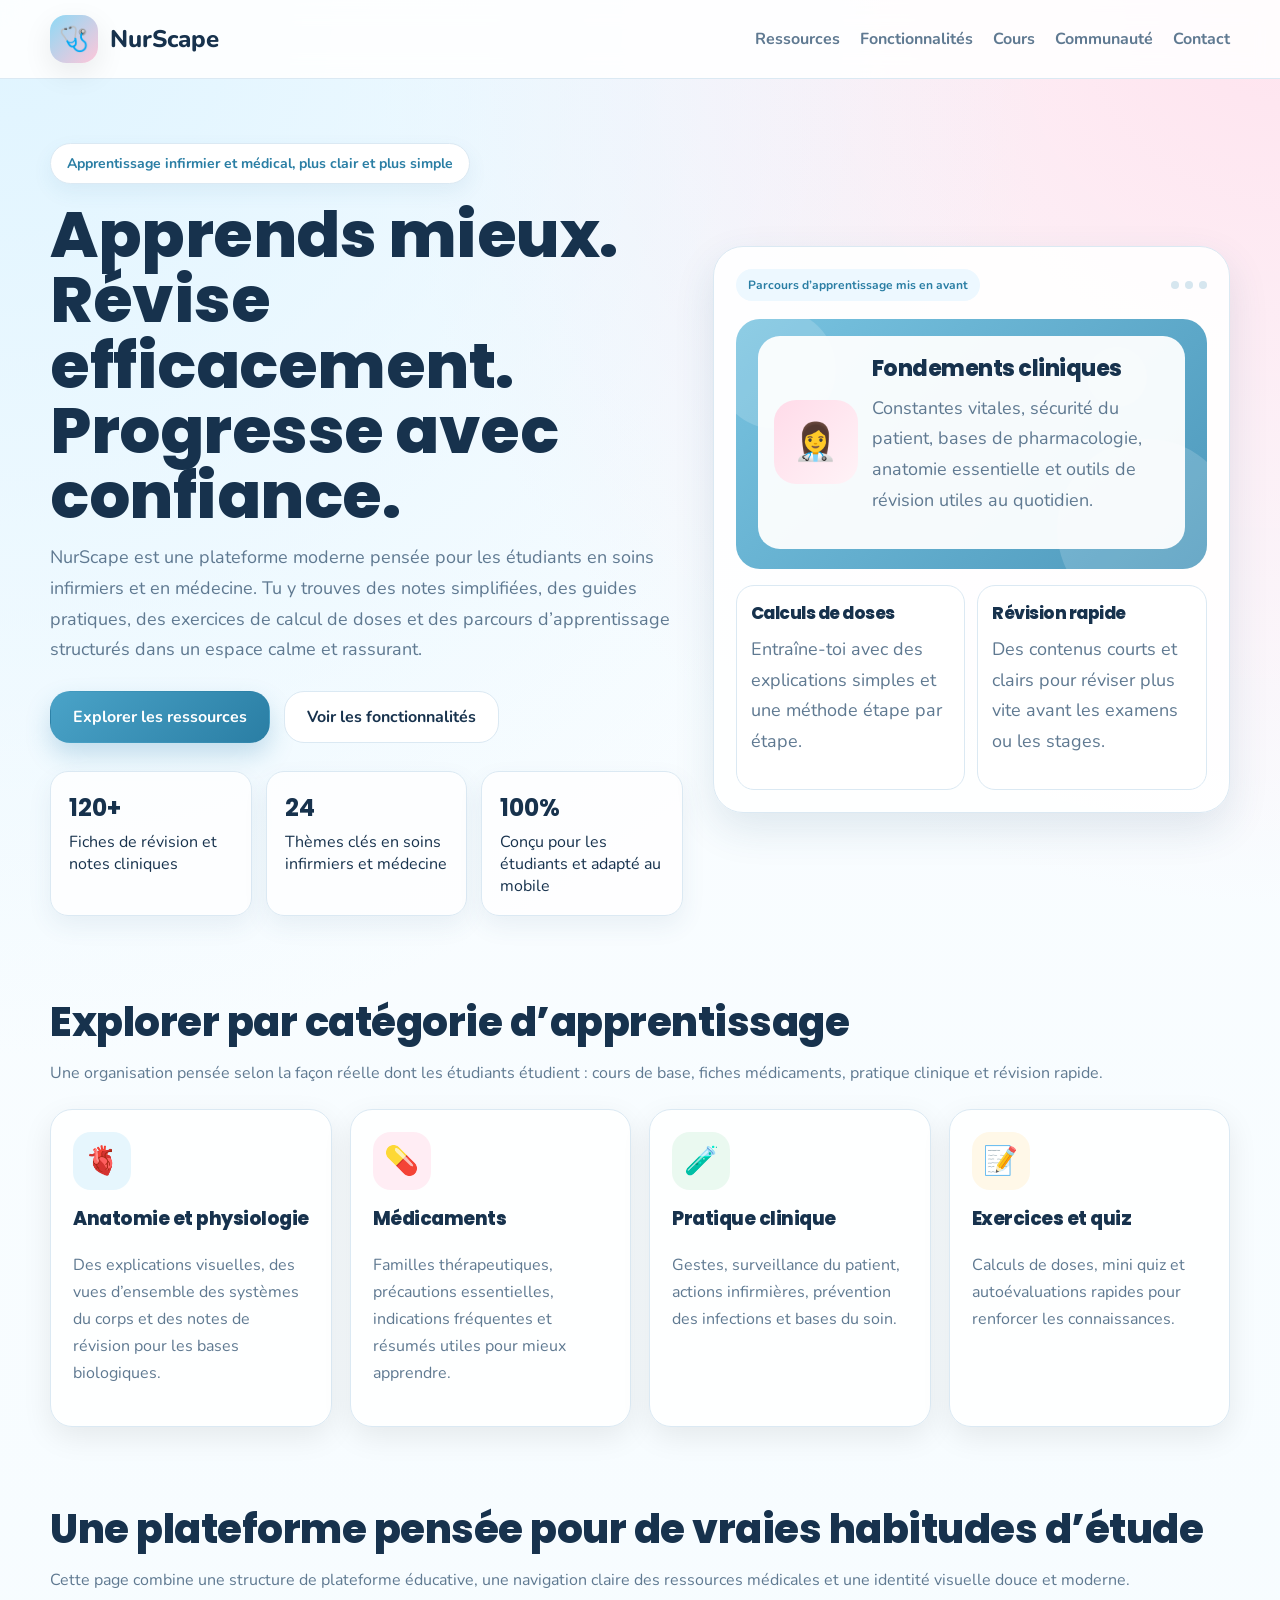
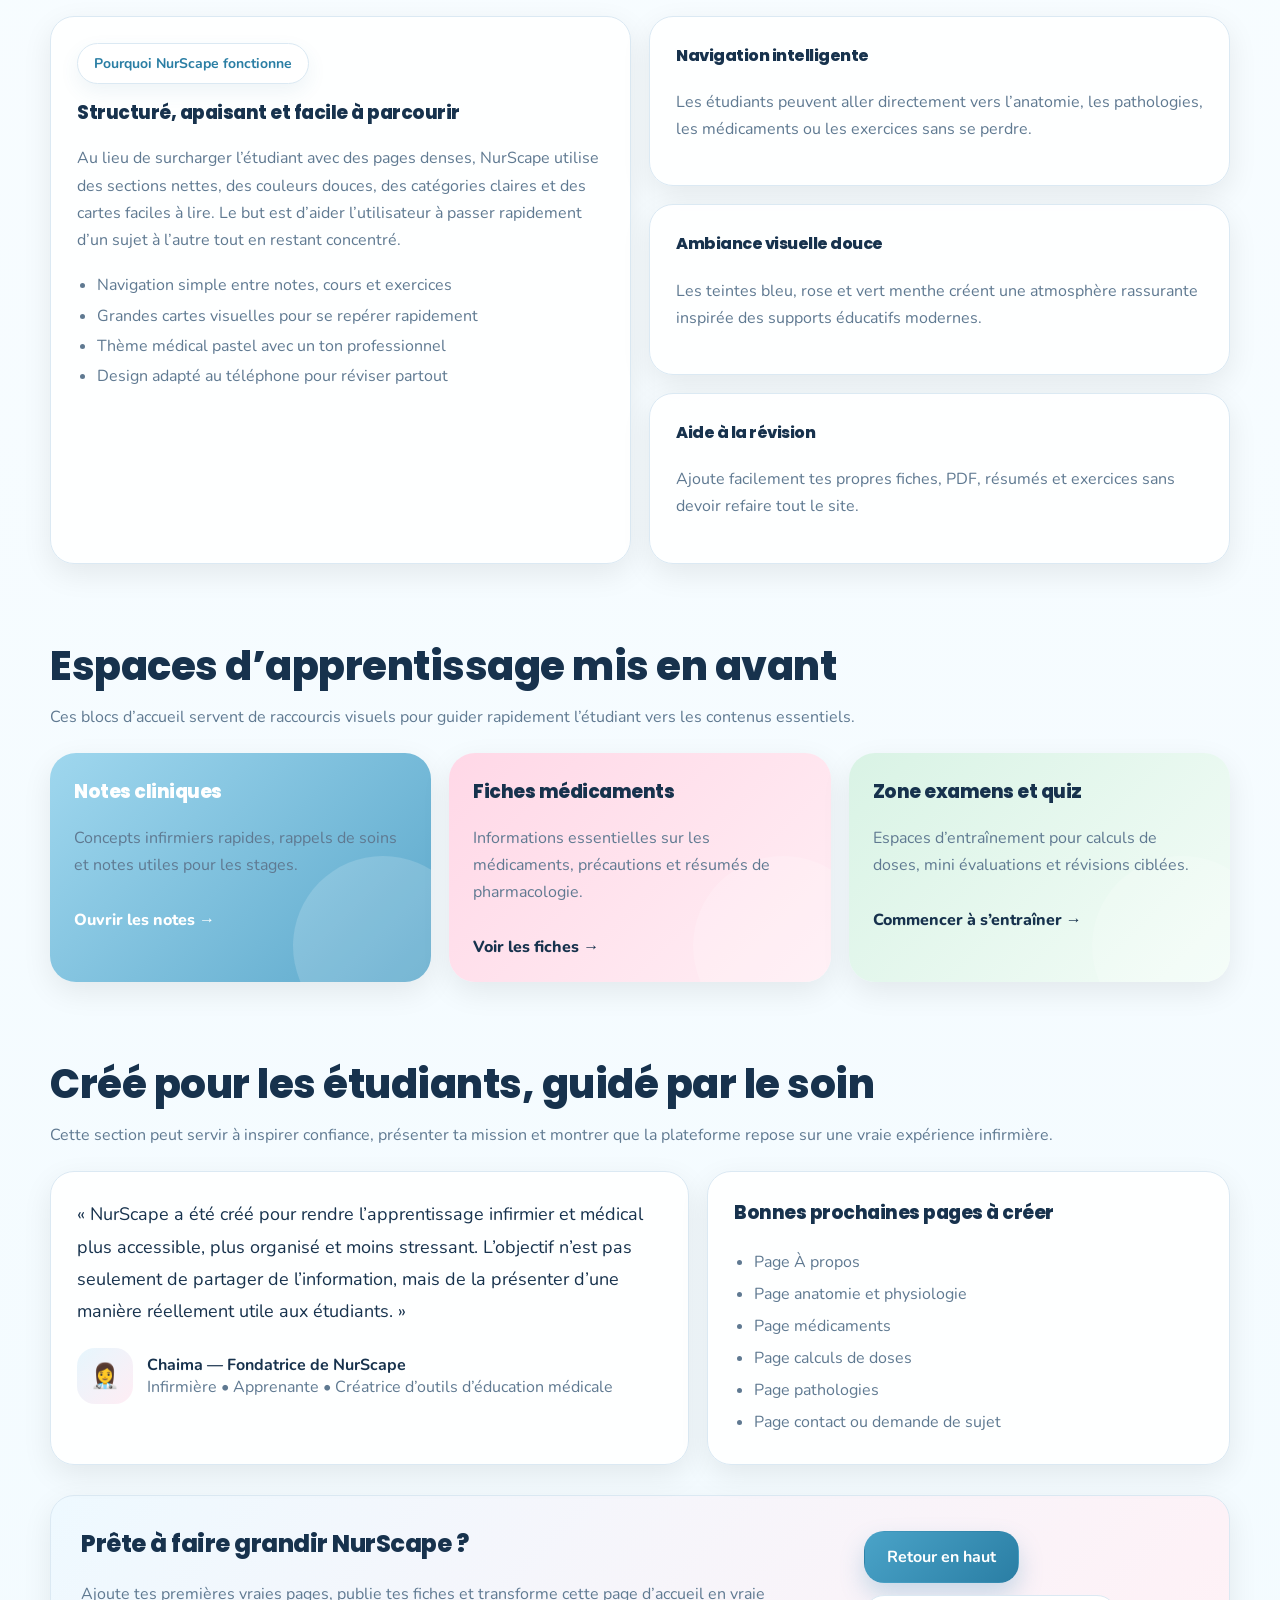
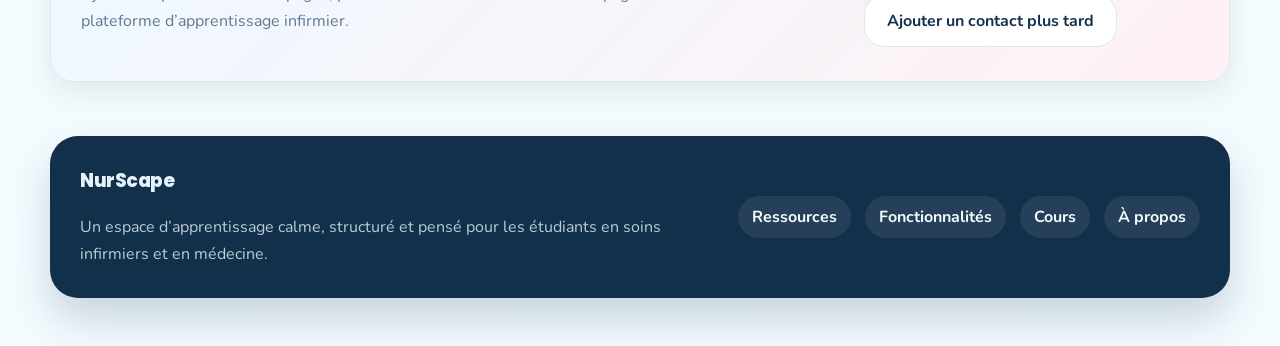
==== commit aa63e5df: "Refactor HTML structure and clean up styles" ====
--- a/index.html
+++ b/index.html
@@ -16,8 +16,6 @@
       --primary: #4aa3c8;
       --primary-dark: #2a7ea4;
       --line: #dbe9f3;
-      --pink: #ffe3ee;
-      --mint: #e8f8ef;
       --shadow: 0 10px 30px rgba(0,0,0,0.08);
       --radius: 22px;
       --max: 1180px;
@@ -51,6 +49,7 @@
     p {
       line-height: 1.7;
       color: var(--muted);
+      margin-top: 0;
     }
 
     a {
@@ -381,15 +380,29 @@
       gap: 18px;
     }
 
-    .big-card, .small-card, .quote-card, .list-card, .cta {
+    .big-card,
+    .small-card,
+    .quote-card,
+    .list-card,
+    .cta {
       background: rgba(255,255,255,0.92);
       border: 1px solid var(--line);
       border-radius: 24px;
       box-shadow: var(--shadow);
     }
 
-    .big-card, .small-card, .quote-card, .list-card {
+    .big-card,
+    .small-card,
+    .quote-card,
+    .list-card {
       padding: 26px;
+    }
+
+    .big-card ul {
+      color: var(--muted);
+      line-height: 1.9;
+      padding-left: 20px;
+      margin-bottom: 0;
     }
 
     .small-stack {
@@ -426,7 +439,7 @@
     }
 
     .resource-card::after {
-      content: \"\";
+      content: "";
       position: absolute;
       width: 180px;
       height: 180px;
@@ -589,69 +602,69 @@
 </head>
 <body>
   <header>
-    <div class=\"container nav\">
-      <a href=\"#top\" class=\"brand\">
-        <span class=\"brand-icon\">🩺</span>
+    <div class="container nav">
+      <a href="#top" class="brand">
+        <span class="brand-icon">🩺</span>
         <span>NurScape</span>
       </a>
 
       <nav>
         <ul>
-          <li><a href=\"#resources\">Ressources</a></li>
-          <li><a href=\"#features\">Fonctionnalités</a></li>
-          <li><a href=\"#courses\">Cours</a></li>
-          <li><a href=\"#community\">Communauté</a></li>
-          <li><a href=\"#contact\">Contact</a></li>
+          <li><a href="#resources">Ressources</a></li>
+          <li><a href="#features">Fonctionnalités</a></li>
+          <li><a href="#courses">Cours</a></li>
+          <li><a href="#community">Communauté</a></li>
+          <li><a href="#contact">Contact</a></li>
         </ul>
       </nav>
     </div>
   </header>
 
-  <main id=\"top\">
-    <section class=\"hero\">
-      <div class=\"container hero-grid\">
+  <main id="top">
+    <section class="hero">
+      <div class="container hero-grid">
         <div>
-          <span class=\"pill\">Apprentissage infirmier et médical, plus clair et plus simple</span>
+          <span class="pill">Apprentissage infirmier et médical, plus clair et plus simple</span>
           <h1>Apprends mieux.<br>Révise efficacement.<br>Progresse avec confiance.</h1>
           <p>
             NurScape est une plateforme moderne pensée pour les étudiants en soins infirmiers et en médecine.
             Tu y trouves des notes simplifiées, des guides pratiques, des exercices de calcul de doses et des parcours d’apprentissage structurés dans un espace calme et rassurant.
           </p>
 
-          <div class=\"hero-actions\">
-            <a class=\"btn btn-primary\" href=\"#resources\">Explorer les ressources</a>
-            <a class=\"btn btn-secondary\" href=\"#features\">Voir les fonctionnalités</a>
+          <div class="hero-actions">
+            <a class="btn btn-primary" href="#resources">Explorer les ressources</a>
+            <a class="btn btn-secondary" href="#features">Voir les fonctionnalités</a>
           </div>
 
-          <div class=\"hero-stats\">
-            <div class=\"stat\">
+          <div class="hero-stats">
+            <div class="stat">
               <strong>120+</strong>
               <span>Fiches de révision et notes cliniques</span>
             </div>
-            <div class=\"stat\">
+            <div class="stat">
               <strong>24</strong>
               <span>Thèmes clés en soins infirmiers et médecine</span>
             </div>
-            <div class=\"stat\">
+            <div class="stat">
               <strong>100%</strong>
               <span>Conçu pour les étudiants et adapté au mobile</span>
             </div>
           </div>
         </div>
 
-        <div class=\"visual-card\">
-          <div class=\"visual-top\">
-            <span class=\"badge\">Parcours d’apprentissage mis en avant</span>
-            <div class=\"dots\"><span></span><span></span><span></span></div>
+        <div class="visual-card">
+          <div class="visual-top">
+            <span class="badge">Parcours d’apprentissage mis en avant</span>
+            <div class="dots"><span></span><span></span><span></span></div>
           </div>
 
-          <div class=\"illustration\">
-            <div class=\"bubble one\"></div>
-            <div class=\"bubble two\"></div>
-            <div class=\"bubble three\"></div>
-
-            <div class=\"mini-card\">
-              <div class=\"avatar\">👩‍⚕️</div>
+          <div class="illustration">
+            <div class="bubble one"></div>
+            <div class="bubble two"></div>
+            <div class="bubble three"></div>
+
+            <div class="mini-card">
+              <div class="avatar">👩‍⚕️</div>
               <div>
                 <h3>Fondements cliniques</h3>
                 <p>Constantes vitales, sécurité du patient, bases de pharmacologie, anatomie essentielle et outils de révision utiles au quotidien.</p>
@@ -659,12 +672,12 @@
             </div>
           </div>
 
-          <div class=\"mini-grid\">
-            <div class=\"mini-box\">
+          <div class="mini-grid">
+            <div class="mini-box">
               <h4>Calculs de doses</h4>
               <p>Entraîne-toi avec des explications simples et une méthode étape par étape.</p>
             </div>
-            <div class=\"mini-box\">
+            <div class="mini-box">
               <h4>Révision rapide</h4>
               <p>Des contenus courts et clairs pour réviser plus vite avant les examens ou les stages.</p>
             </div>
@@ -673,34 +686,34 @@
       </div>
     </section>
 
-    <section class=\"section\" id=\"resources\">
-      <div class=\"container\">
-        <div class=\"section-head\">
+    <section class="section" id="resources">
+      <div class="container">
+        <div class="section-head">
           <h2>Explorer par catégorie d’apprentissage</h2>
           <p>Une organisation pensée selon la façon réelle dont les étudiants étudient : cours de base, fiches médicaments, pratique clinique et révision rapide.</p>
         </div>
 
-        <div class=\"cards-grid\">
-          <article class=\"card\">
-            <div class=\"icon-box blue\">🫀</div>
+        <div class="cards-grid">
+          <article class="card">
+            <div class="icon-box blue">🫀</div>
             <h3>Anatomie et physiologie</h3>
             <p>Des explications visuelles, des vues d’ensemble des systèmes du corps et des notes de révision pour les bases biologiques.</p>
           </article>
 
-          <article class=\"card\">
-            <div class=\"icon-box pink\">💊</div>
+          <article class="card">
+            <div class="icon-box pink">💊</div>
             <h3>Médicaments</h3>
             <p>Familles thérapeutiques, précautions essentielles, indications fréquentes et résumés utiles pour mieux apprendre.</p>
           </article>
 
-          <article class=\"card\">
-            <div class=\"icon-box green\">🧪</div>
+          <article class="card">
+            <div class="icon-box green">🧪</div>
             <h3>Pratique clinique</h3>
             <p>Gestes, surveillance du patient, actions infirmières, prévention des infections et bases du soin.</p>
           </article>
 
-          <article class=\"card\">
-            <div class=\"icon-box yellow\">📝</div>
+          <article class="card">
+            <div class="icon-box yellow">📝</div>
             <h3>Exercices et quiz</h3>
             <p>Calculs de doses, mini quiz et autoévaluations rapides pour renforcer les connaissances.</p>
           </article>
@@ -708,17 +721,17 @@
       </div>
     </section>
 
-    <section class=\"section\" id=\"features\">
-      <div class=\"container\">
-        <div class=\"section-head\">
+    <section class="section" id="features">
+      <div class="container">
+        <div class="section-head">
           <h2>Une plateforme pensée pour de vraies habitudes d’étude</h2>
           <p>Cette page combine une structure de plateforme éducative, une navigation claire des ressources médicales et une identité visuelle douce et moderne.</p>
         </div>
 
-        <div class=\"split\">
-          <article class=\"big-card\">
-            <span class=\"pill\">Pourquoi NurScape fonctionne</span>
-            <h3 style=\"margin-top:14px;\">Structuré, apaisant et facile à parcourir</h3>
+        <div class="split">
+          <article class="big-card">
+            <span class="pill">Pourquoi NurScape fonctionne</span>
+            <h3 style="margin-top:14px;">Structuré, apaisant et facile à parcourir</h3>
             <p>
               Au lieu de surcharger l’étudiant avec des pages denses, NurScape utilise des sections nettes, des couleurs douces, des catégories claires et des cartes faciles à lire.
               Le but est d’aider l’utilisateur à passer rapidement d’un sujet à l’autre tout en restant concentré.
@@ -731,18 +744,18 @@
             </ul>
           </article>
 
-          <div class=\"small-stack\">
-            <article class=\"small-card\">
+          <div class="small-stack">
+            <article class="small-card">
               <h4>Navigation intelligente</h4>
               <p>Les étudiants peuvent aller directement vers l’anatomie, les pathologies, les médicaments ou les exercices sans se perdre.</p>
             </article>
 
-            <article class=\"small-card\">
+            <article class="small-card">
               <h4>Ambiance visuelle douce</h4>
               <p>Les teintes bleu, rose et vert menthe créent une atmosphère rassurante inspirée des supports éducatifs modernes.</p>
             </article>
 
-            <article class=\"small-card\">
+            <article class="small-card">
               <h4>Aide à la révision</h4>
               <p>Ajoute facilement tes propres fiches, PDF, résumés et exercices sans devoir refaire tout le site.</p>
             </article>
@@ -751,59 +764,59 @@
       </div>
     </section>
 
-    <section class=\"section\" id=\"courses\">
-      <div class=\"container\">
-        <div class=\"section-head\">
+    <section class="section" id="courses">
+      <div class="container">
+        <div class="section-head">
           <h2>Espaces d’apprentissage mis en avant</h2>
           <p>Ces blocs d’accueil servent de raccourcis visuels pour guider rapidement l’étudiant vers les contenus essentiels.</p>
         </div>
 
-        <div class=\"resource-grid\">
-          <article class=\"resource-card one\">
+        <div class="resource-grid">
+          <article class="resource-card one">
             <h3>Notes cliniques</h3>
             <p>Concepts infirmiers rapides, rappels de soins et notes utiles pour les stages.</p>
-            <a href=\"#\">Ouvrir les notes →</a>
+            <a href="#">Ouvrir les notes →</a>
           </article>
 
-          <article class=\"resource-card two\">
+          <article class="resource-card two">
             <h3>Fiches médicaments</h3>
             <p>Informations essentielles sur les médicaments, précautions et résumés de pharmacologie.</p>
-            <a href=\"#\">Voir les fiches →</a>
+            <a href="#">Voir les fiches →</a>
           </article>
 
-          <article class=\"resource-card three\">
+          <article class="resource-card three">
             <h3>Zone examens et quiz</h3>
             <p>Espaces d’entraînement pour calculs de doses, mini évaluations et révisions ciblées.</p>
-            <a href=\"#\">Commencer à s’entraîner →</a>
+            <a href="#">Commencer à s’entraîner →</a>
           </article>
         </div>
       </div>
     </section>
 
-    <section class=\"section\" id=\"community\">
-      <div class=\"container\">
-        <div class=\"section-head\">
+    <section class="section" id="community">
+      <div class="container">
+        <div class="section-head">
           <h2>Créé pour les étudiants, guidé par le soin</h2>
           <p>Cette section peut servir à inspirer confiance, présenter ta mission et montrer que la plateforme repose sur une vraie expérience infirmière.</p>
         </div>
 
-        <div class=\"testimonial-grid\">
-          <article class=\"quote-card\">
-            <p class=\"quote\">
+        <div class="testimonial-grid">
+          <article class="quote-card">
+            <p class="quote">
               « NurScape a été créé pour rendre l’apprentissage infirmier et médical plus accessible, plus organisé et moins stressant.
               L’objectif n’est pas seulement de partager de l’information, mais de la présenter d’une manière réellement utile aux étudiants. »
             </p>
 
-            <div class=\"person\">
-              <div class=\"person-badge\">👩‍⚕️</div>
+            <div class="person">
+              <div class="person-badge">👩‍⚕️</div>
               <div>
                 <strong>Chaima — Fondatrice de NurScape</strong><br>
-                <span style=\"color:#5f7991;\">Infirmière • Apprenante • Créatrice d’outils d’éducation médicale</span>
+                <span style="color:#5f7991;">Infirmière • Apprenante • Créatrice d’outils d’éducation médicale</span>
               </div>
             </div>
           </article>
 
-          <aside class=\"list-card\">
+          <aside class="list-card">
             <h3>Bonnes prochaines pages à créer</h3>
             <ul>
               <li>Page À propos</li>
@@ -816,15 +829,15 @@
           </aside>
         </div>
 
-        <div class=\"cta\" id=\"contact\">
+        <div class="cta" id="contact">
           <div>
             <h2>Prête à faire grandir NurScape ?</h2>
             <p>Ajoute tes premières vraies pages, publie tes fiches et transforme cette page d’accueil en vraie plateforme d’apprentissage infirmier.</p>
           </div>
 
-          <div style=\"display:flex; gap:12px; flex-wrap:wrap;\">
-            <a class=\"btn btn-primary\" href=\"#top\">Retour en haut</a>
-            <a class=\"btn btn-secondary\" href=\"mailto:contact@nurscape.com\">Ajouter un contact plus tard</a>
+          <div style="display:flex; gap:12px; flex-wrap:wrap;">
+            <a class="btn btn-primary" href="#top">Retour en haut</a>
+            <a class="btn btn-secondary" href="mailto:contact@nurscape.com">Ajouter un contact plus tard</a>
           </div>
         </div>
       </div>
@@ -832,18 +845,18 @@
   </main>
 
   <footer>
-    <div class=\"container\">
-      <div class=\"footer-box\">
+    <div class="container">
+      <div class="footer-box">
         <div>
           <h3>NurScape</h3>
           <p>Un espace d’apprentissage calme, structuré et pensé pour les étudiants en soins infirmiers et en médecine.</p>
         </div>
 
-        <div class=\"footer-links\">
-          <a href=\"#resources\">Ressources</a>
-          <a href=\"#features\">Fonctionnalités</a>
-          <a href=\"#courses\">Cours</a>
-          <a href=\"#community\">À propos</a>
+        <div class="footer-links">
+          <a href="#resources">Ressources</a>
+          <a href="#features">Fonctionnalités</a>
+          <a href="#courses">Cours</a>
+          <a href="#community">À propos</a>
         </div>
       </div>
     </div>
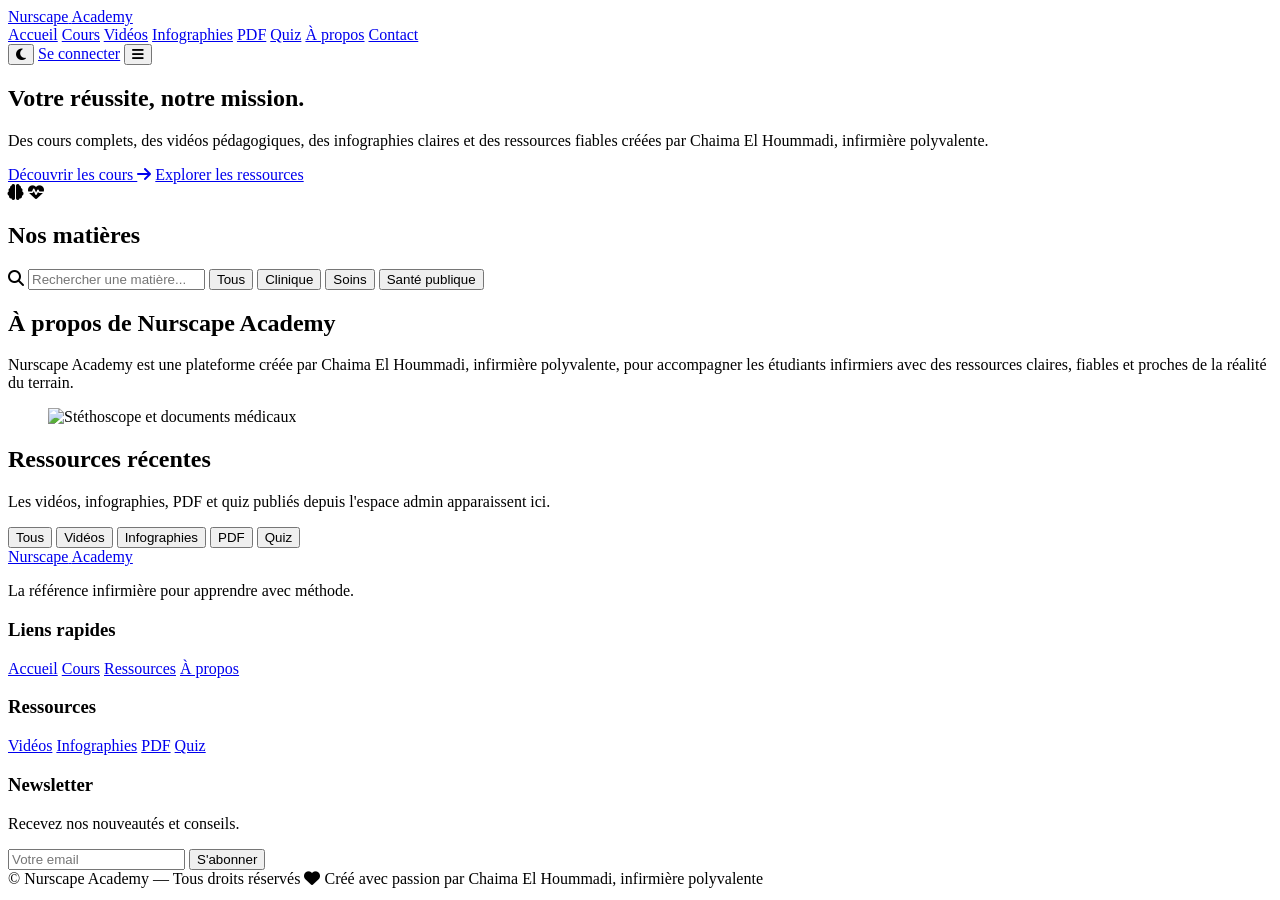
==== commit a29badde: "Add files via upload" ====
--- a/index.html
+++ b/index.html
@@ -1,865 +1,170 @@
 <!DOCTYPE html>
 <html lang="fr">
 <head>
-  <meta charset="UTF-8" />
-  <meta name="viewport" content="width=device-width, initial-scale=1.0" />
-  <title>NurScape — Plateforme d’apprentissage infirmier</title>
-
-  <link href="https://fonts.googleapis.com/css2?family=Poppins:wght@400;600;800&family=Nunito:wght@400;600&display=swap" rel="stylesheet">
-
-  <style>
-    :root {
-      --bg: #f6fbff;
-      --surface: #ffffff;
-      --text: #17324d;
-      --muted: #5f7991;
-      --primary: #4aa3c8;
-      --primary-dark: #2a7ea4;
-      --line: #dbe9f3;
-      --shadow: 0 10px 30px rgba(0,0,0,0.08);
-      --radius: 22px;
-      --max: 1180px;
-    }
-
-    * {
-      box-sizing: border-box;
-    }
-
-    html {
-      scroll-behavior: smooth;
-    }
-
-    body {
-      margin: 0;
-      font-family: 'Nunito', sans-serif;
-      background:
-        radial-gradient(circle at top left, #dff4ff 0, transparent 28%),
-        radial-gradient(circle at top right, #ffe3ee 0, transparent 24%),
-        linear-gradient(180deg, #fafdff 0%, #f3fbff 100%);
-      color: var(--text);
-    }
-
-    h1, h2, h3, h4 {
-      font-family: 'Poppins', sans-serif;
-      font-weight: 800;
-      letter-spacing: -0.5px;
-      margin-top: 0;
-    }
-
-    p {
-      line-height: 1.7;
-      color: var(--muted);
-      margin-top: 0;
-    }
-
-    a {
-      text-decoration: none;
-      color: inherit;
-    }
-
-    .container {
-      width: min(var(--max), calc(100% - 32px));
-      margin: 0 auto;
-    }
-
-    header {
-      position: sticky;
-      top: 0;
-      z-index: 100;
-      background: rgba(255,255,255,0.88);
-      backdrop-filter: blur(12px);
-      border-bottom: 1px solid var(--line);
-    }
-
-    .nav {
-      min-height: 78px;
-      display: flex;
-      align-items: center;
-      justify-content: space-between;
-      gap: 20px;
-    }
-
-    .brand {
-      display: flex;
-      align-items: center;
-      gap: 12px;
-      font-size: 24px;
-      font-weight: 800;
-    }
-
-    .brand-icon {
-      width: 48px;
-      height: 48px;
-      display: grid;
-      place-items: center;
-      border-radius: 16px;
-      background: linear-gradient(135deg, #8ed9f5 0%, #ffc6d9 100%);
-      box-shadow: var(--shadow);
-      font-size: 24px;
-    }
-
-    nav ul {
-      list-style: none;
-      display: flex;
-      gap: 20px;
-      padding: 0;
-      margin: 0;
-      color: var(--muted);
-      font-weight: 700;
-    }
-
-    nav a:hover {
-      color: var(--primary-dark);
-    }
-
-    .hero {
-      padding: 64px 0 40px;
-    }
-
-    .hero-grid {
-      display: grid;
-      grid-template-columns: 1.1fr 0.9fr;
-      gap: 30px;
-      align-items: center;
-    }
-
-    .pill {
-      display: inline-block;
-      background: white;
-      border: 1px solid var(--line);
-      color: var(--primary-dark);
-      border-radius: 999px;
-      padding: 10px 16px;
-      font-weight: 700;
-      font-size: 14px;
-      box-shadow: 0 8px 20px rgba(52,112,153,0.08);
-    }
-
-    .hero h1 {
-      font-size: clamp(38px, 6vw, 64px);
-      line-height: 1.02;
-      margin: 18px 0 14px;
-    }
-
-    .hero p {
-      font-size: 18px;
-      max-width: 60ch;
-    }
-
-    .hero-actions {
-      display: flex;
-      flex-wrap: wrap;
-      gap: 14px;
-      margin-top: 26px;
-    }
-
-    .btn {
-      display: inline-flex;
-      align-items: center;
-      justify-content: center;
-      padding: 14px 22px;
-      border-radius: 20px;
-      font-weight: 700;
-      border: 1px solid transparent;
-      cursor: pointer;
-      transition: 0.25s ease;
-    }
-
-    .btn-primary {
-      background: linear-gradient(135deg, var(--primary) 0%, var(--primary-dark) 100%);
-      color: white;
-      box-shadow: 0 12px 24px rgba(52,136,180,0.25);
-    }
-
-    .btn-secondary {
-      background: white;
-      border-color: var(--line);
-      color: var(--text);
-    }
-
-    .btn:hover {
-      transform: translateY(-2px);
-    }
-
-    .hero-stats {
-      display: grid;
-      grid-template-columns: repeat(3, 1fr);
-      gap: 14px;
-      margin-top: 28px;
-    }
-
-    .stat {
-      background: rgba(255,255,255,0.82);
-      border: 1px solid var(--line);
-      border-radius: 18px;
-      padding: 18px;
-      box-shadow: 0 10px 24px rgba(45,92,127,0.08);
-    }
-
-    .stat strong {
-      display: block;
-      font-size: 24px;
-      margin-bottom: 6px;
-      color: var(--text);
-      font-family: 'Poppins', sans-serif;
-    }
-
-    .visual-card {
-      background: rgba(255,255,255,0.92);
-      border: 1px solid var(--line);
-      border-radius: 30px;
-      box-shadow: 0 16px 40px rgba(31,79,117,0.12);
-      padding: 22px;
-      position: relative;
-      overflow: hidden;
-    }
-
-    .visual-top {
-      display: flex;
-      justify-content: space-between;
-      align-items: center;
-      margin-bottom: 18px;
-    }
-
-    .badge {
-      background: #edf8ff;
-      color: var(--primary-dark);
-      padding: 8px 12px;
-      border-radius: 999px;
-      font-size: 12px;
-      font-weight: 700;
-    }
-
-    .dots {
-      display: flex;
-      gap: 6px;
-    }
-
-    .dots span {
-      width: 8px;
-      height: 8px;
-      border-radius: 50%;
-      background: #d6e6ef;
-    }
-
-    .illustration {
-      background: linear-gradient(135deg, #78c3e0 0%, #4e99bc 100%);
-      border-radius: 24px;
-      min-height: 250px;
-      padding: 20px;
-      position: relative;
-      overflow: hidden;
-      margin-bottom: 16px;
-    }
-
-    .bubble {
-      position: absolute;
-      border-radius: 50%;
-      background: rgba(255,255,255,0.16);
-    }
-
-    .bubble.one {
-      width: 120px;
-      height: 120px;
-      top: -10px;
-      left: -20px;
-    }
-
-    .bubble.two {
-      width: 180px;
-      height: 180px;
-      bottom: -50px;
-      right: -30px;
-    }
-
-    .bubble.three {
-      width: 60px;
-      height: 60px;
-      top: 28px;
-      right: 60px;
-    }
-
-    .mini-card {
-      position: absolute;
-      left: 22px;
-      right: 22px;
-      bottom: 20px;
-      background: rgba(255,255,255,0.94);
-      border-radius: 22px;
-      padding: 16px;
-      display: grid;
-      grid-template-columns: 84px 1fr;
-      gap: 14px;
-      align-items: center;
-    }
-
-    .avatar {
-      width: 84px;
-      height: 84px;
-      border-radius: 22px;
-      display: grid;
-      place-items: center;
-      background: linear-gradient(135deg, #ffdbe9 0%, #fff3f7 100%);
-      font-size: 36px;
-    }
-
-    .mini-card h3 {
-      margin-bottom: 8px;
-      font-size: 22px;
-    }
-
-    .mini-grid {
-      display: grid;
-      grid-template-columns: 1fr 1fr;
-      gap: 12px;
-      margin-top: 12px;
-    }
-
-    .mini-box {
-      background: white;
-      border: 1px solid var(--line);
-      border-radius: 18px;
-      padding: 14px;
-    }
-
-    .mini-box h4 {
-      font-size: 17px;
-      margin-bottom: 8px;
-    }
-
-    .section {
-      padding: 36px 0;
-    }
-
-    .section-head {
-      margin-bottom: 22px;
-    }
-
-    .section-head h2 {
-      font-size: clamp(28px, 4vw, 40px);
-      margin-bottom: 8px;
-    }
-
-    .cards-grid {
-      display: grid;
-      grid-template-columns: repeat(4, 1fr);
-      gap: 18px;
-    }
-
-    .card {
-      background: rgba(255,255,255,0.92);
-      border: 1px solid var(--line);
-      border-radius: var(--radius);
-      padding: 22px;
-      box-shadow: var(--shadow);
-      transition: 0.25s ease;
-    }
-
-    .card:hover {
-      transform: translateY(-4px);
-    }
-
-    .icon-box {
-      width: 58px;
-      height: 58px;
-      border-radius: 18px;
-      display: grid;
-      place-items: center;
-      font-size: 28px;
-      margin-bottom: 14px;
-    }
-
-    .blue { background: #e6f6fd; }
-    .pink { background: #ffedf4; }
-    .green { background: #eaf9f0; }
-    .yellow { background: #fff8e8; }
-
-    .split {
-      display: grid;
-      grid-template-columns: 1fr 1fr;
-      gap: 18px;
-    }
-
-    .big-card,
-    .small-card,
-    .quote-card,
-    .list-card,
-    .cta {
-      background: rgba(255,255,255,0.92);
-      border: 1px solid var(--line);
-      border-radius: 24px;
-      box-shadow: var(--shadow);
-    }
-
-    .big-card,
-    .small-card,
-    .quote-card,
-    .list-card {
-      padding: 26px;
-    }
-
-    .big-card ul {
-      color: var(--muted);
-      line-height: 1.9;
-      padding-left: 20px;
-      margin-bottom: 0;
-    }
-
-    .small-stack {
-      display: grid;
-      gap: 18px;
-    }
-
-    .resource-grid {
-      display: grid;
-      grid-template-columns: repeat(3, 1fr);
-      gap: 18px;
-    }
-
-    .resource-card {
-      min-height: 220px;
-      border-radius: 26px;
-      padding: 24px;
-      position: relative;
-      overflow: hidden;
-      box-shadow: var(--shadow);
-    }
-
-    .resource-card.one {
-      background: linear-gradient(135deg, #9fd7ee 0%, #5ca8cb 100%);
-      color: white;
-    }
-
-    .resource-card.two {
-      background: linear-gradient(135deg, #ffd8e7 0%, #ffeef4 100%);
-    }
-
-    .resource-card.three {
-      background: linear-gradient(135deg, #d9f3e5 0%, #f3fcf7 100%);
-    }
-
-    .resource-card::after {
-      content: "";
-      position: absolute;
-      width: 180px;
-      height: 180px;
-      border-radius: 50%;
-      background: rgba(255,255,255,0.16);
-      right: -42px;
-      bottom: -54px;
-    }
-
-    .resource-card h3,
-    .resource-card p,
-    .resource-card a {
-      position: relative;
-      z-index: 1;
-    }
-
-    .resource-card a {
-      font-weight: 800;
-      display: inline-block;
-      margin-top: 14px;
-    }
-
-    .testimonial-grid {
-      display: grid;
-      grid-template-columns: 1.1fr 0.9fr;
-      gap: 18px;
-    }
-
-    .quote {
-      font-size: 18px;
-      line-height: 1.8;
-      color: var(--text);
-      margin-bottom: 20px;
-    }
-
-    .person {
-      display: flex;
-      align-items: center;
-      gap: 14px;
-    }
-
-    .person-badge {
-      width: 56px;
-      height: 56px;
-      border-radius: 18px;
-      display: grid;
-      place-items: center;
-      background: linear-gradient(135deg, #e6f6fd 0%, #ffedf4 100%);
-      font-size: 24px;
-    }
-
-    .list-card ul {
-      margin: 0;
-      padding-left: 20px;
-      line-height: 2;
-      color: var(--muted);
-    }
-
-    .cta {
-      margin-top: 30px;
-      padding: 30px;
-      background: linear-gradient(135deg, #eef9ff 0%, #fff1f6 100%);
-      display: flex;
-      justify-content: space-between;
-      align-items: center;
-      gap: 20px;
-    }
-
-    footer {
-      padding: 18px 0 48px;
-    }
-
-    .footer-box {
-      background: #12304a;
-      color: #e6f2fb;
-      border-radius: 28px;
-      padding: 30px;
-      display: grid;
-      grid-template-columns: 1fr auto;
-      gap: 24px;
-      align-items: center;
-      box-shadow: 0 22px 40px rgba(13,42,66,0.18);
-    }
-
-    .footer-box p {
-      color: rgba(230,242,251,0.8);
-      margin-bottom: 0;
-    }
-
-    .footer-links {
-      display: flex;
-      flex-wrap: wrap;
-      gap: 14px;
-      justify-content: flex-end;
-    }
-
-    .footer-links a {
-      padding: 10px 14px;
-      border-radius: 999px;
-      background: rgba(255,255,255,0.08);
-      color: #f3fbff;
-      font-weight: 700;
-    }
-
-    @media (max-width: 1080px) {
-      .hero-grid,
-      .split,
-      .testimonial-grid,
-      .footer-box {
-        grid-template-columns: 1fr;
-      }
-
-      .cards-grid,
-      .resource-grid {
-        grid-template-columns: repeat(2, 1fr);
-      }
-
-      .footer-links {
-        justify-content: flex-start;
-      }
-    }
-
-    @media (max-width: 760px) {
-      .nav {
-        flex-direction: column;
-        align-items: flex-start;
-        padding: 14px 0;
-      }
-
-      nav ul {
-        flex-wrap: wrap;
-        gap: 12px 18px;
-      }
-
-      .hero {
-        padding-top: 30px;
-      }
-
-      .hero-stats,
-      .cards-grid,
-      .resource-grid,
-      .mini-grid {
-        grid-template-columns: 1fr;
-      }
-
-      .mini-card {
-        grid-template-columns: 1fr;
-      }
-
-      .cta {
-        flex-direction: column;
-        align-items: flex-start;
-      }
-
-      .footer-box {
-        grid-template-columns: 1fr;
-      }
-    }
-  </style>
+  <meta charset="UTF-8">
+  <meta name="viewport" content="width=device-width, initial-scale=1.0">
+  <title>Nurscape Academy</title>
+  <meta name="description" content="Nurscape Academy, plateforme dynamique de ressources infirmières créée par Chaima El Hoummadi, infirmière polyvalente.">
+  <link rel="preconnect" href="https://fonts.googleapis.com">
+  <link rel="preconnect" href="https://fonts.gstatic.com" crossorigin>
+  <link href="https://fonts.googleapis.com/css2?family=Great+Vibes&family=Montserrat:wght@300;400;500;600;700&family=Playfair+Display:wght@500;600;700&display=swap" rel="stylesheet">
+  <link rel="stylesheet" href="https://cdnjs.cloudflare.com/ajax/libs/font-awesome/6.5.0/css/all.min.css">
+  <link rel="stylesheet" href="assets/css/styles.css">
 </head>
 <body>
-  <header>
-    <div class="container nav">
-      <a href="#top" class="brand">
-        <span class="brand-icon">🩺</span>
-        <span>NurScape</span>
+  <header class="site-header">
+    <div class="container nav-shell">
+      <a class="brand" href="#accueil" aria-label="Nurscape Academy">
+        <span class="brand-mark">Nurscape</span>
+        <span class="brand-sub">Academy</span>
       </a>
 
-      <nav>
-        <ul>
-          <li><a href="#resources">Ressources</a></li>
-          <li><a href="#features">Fonctionnalités</a></li>
-          <li><a href="#courses">Cours</a></li>
-          <li><a href="#community">Communauté</a></li>
-          <li><a href="#contact">Contact</a></li>
-        </ul>
+      <nav class="nav-links" id="navLinks" aria-label="Navigation principale">
+        <a class="active" href="#accueil">Accueil</a>
+        <a href="#cours">Cours</a>
+        <a href="#videos">Vidéos</a>
+        <a href="#infographies">Infographies</a>
+        <a href="#pdf">PDF</a>
+        <a href="#quiz">Quiz</a>
+        <a href="#apropos">À propos</a>
+        <a href="#contact">Contact</a>
       </nav>
+
+      <div class="nav-actions">
+        <button class="icon-btn" id="themeBtn" type="button" aria-label="Changer le thème">
+          <i class="fa-solid fa-moon"></i>
+        </button>
+        <a class="btn btn-small" href="admin.html">Se connecter</a>
+        <button class="icon-btn menu-btn" id="menuBtn" type="button" aria-label="Ouvrir le menu">
+          <i class="fa-solid fa-bars"></i>
+        </button>
+      </div>
     </div>
   </header>
 
-  <main id="top">
-    <section class="hero">
-      <div class="container hero-grid">
-        <div>
-          <span class="pill">Apprentissage infirmier et médical, plus clair et plus simple</span>
-          <h1>Apprends mieux.<br>Révise efficacement.<br>Progresse avec confiance.</h1>
-          <p>
-            NurScape est une plateforme moderne pensée pour les étudiants en soins infirmiers et en médecine.
-            Tu y trouves des notes simplifiées, des guides pratiques, des exercices de calcul de doses et des parcours d’apprentissage structurés dans un espace calme et rassurant.
-          </p>
-
+  <main>
+    <section class="hero" id="accueil">
+      <div class="hero-backdrop" id="heroBackdrop"></div>
+      <div class="container hero-content">
+        <div class="hero-copy">
+          <h1 id="heroTitle">Votre <span>réussite</span>, notre mission.</h1>
+          <div class="ecg-divider" aria-hidden="true"></div>
+          <p id="heroSubtitle">Des cours complets, des vidéos pédagogiques, des infographies claires et des ressources fiables créées par Chaima El Hoummadi, infirmière polyvalente.</p>
           <div class="hero-actions">
-            <a class="btn btn-primary" href="#resources">Explorer les ressources</a>
-            <a class="btn btn-secondary" href="#features">Voir les fonctionnalités</a>
-          </div>
-
-          <div class="hero-stats">
-            <div class="stat">
-              <strong>120+</strong>
-              <span>Fiches de révision et notes cliniques</span>
-            </div>
-            <div class="stat">
-              <strong>24</strong>
-              <span>Thèmes clés en soins infirmiers et médecine</span>
-            </div>
-            <div class="stat">
-              <strong>100%</strong>
-              <span>Conçu pour les étudiants et adapté au mobile</span>
-            </div>
+            <a class="btn btn-primary" id="heroPrimaryBtn" href="#cours">Découvrir les cours <i class="fa-solid fa-arrow-right"></i></a>
+            <a class="btn btn-outline" id="heroSecondaryBtn" href="#ressources">Explorer les ressources</a>
           </div>
         </div>
-
-        <div class="visual-card">
-          <div class="visual-top">
-            <span class="badge">Parcours d’apprentissage mis en avant</span>
-            <div class="dots"><span></span><span></span><span></span></div>
-          </div>
-
-          <div class="illustration">
-            <div class="bubble one"></div>
-            <div class="bubble two"></div>
-            <div class="bubble three"></div>
-
-            <div class="mini-card">
-              <div class="avatar">👩‍⚕️</div>
-              <div>
-                <h3>Fondements cliniques</h3>
-                <p>Constantes vitales, sécurité du patient, bases de pharmacologie, anatomie essentielle et outils de révision utiles au quotidien.</p>
-              </div>
-            </div>
-          </div>
-
-          <div class="mini-grid">
-            <div class="mini-box">
-              <h4>Calculs de doses</h4>
-              <p>Entraîne-toi avec des explications simples et une méthode étape par étape.</p>
-            </div>
-            <div class="mini-box">
-              <h4>Révision rapide</h4>
-              <p>Des contenus courts et clairs pour réviser plus vite avant les examens ou les stages.</p>
-            </div>
-          </div>
+        <div class="hero-anatomy" aria-hidden="true">
+          <i class="fa-solid fa-brain"></i>
+          <i class="fa-solid fa-heart-pulse"></i>
         </div>
       </div>
     </section>
 
-    <section class="section" id="resources">
+    <section class="section courses-section" id="cours">
       <div class="container">
-        <div class="section-head">
-          <h2>Explorer par catégorie d’apprentissage</h2>
-          <p>Une organisation pensée selon la façon réelle dont les étudiants étudient : cours de base, fiches médicaments, pratique clinique et révision rapide.</p>
+        <div class="section-title">
+          <span class="line"></span>
+          <h2>Nos matières</h2>
+          <span class="line"></span>
         </div>
 
-        <div class="cards-grid">
-          <article class="card">
-            <div class="icon-box blue">🫀</div>
-            <h3>Anatomie et physiologie</h3>
-            <p>Des explications visuelles, des vues d’ensemble des systèmes du corps et des notes de révision pour les bases biologiques.</p>
-          </article>
+        <div class="toolbar">
+          <label class="search" for="courseSearch">
+            <i class="fa-solid fa-magnifying-glass"></i>
+            <input id="courseSearch" type="search" placeholder="Rechercher une matière...">
+          </label>
+          <button class="chip active" data-filter="all" type="button">Tous</button>
+          <button class="chip" data-filter="clinique" type="button">Clinique</button>
+          <button class="chip" data-filter="soins" type="button">Soins</button>
+          <button class="chip" data-filter="sante" type="button">Santé publique</button>
+        </div>
 
-          <article class="card">
-            <div class="icon-box pink">💊</div>
-            <h3>Médicaments</h3>
-            <p>Familles thérapeutiques, précautions essentielles, indications fréquentes et résumés utiles pour mieux apprendre.</p>
-          </article>
-
-          <article class="card">
-            <div class="icon-box green">🧪</div>
-            <h3>Pratique clinique</h3>
-            <p>Gestes, surveillance du patient, actions infirmières, prévention des infections et bases du soin.</p>
-          </article>
-
-          <article class="card">
-            <div class="icon-box yellow">📝</div>
-            <h3>Exercices et quiz</h3>
-            <p>Calculs de doses, mini quiz et autoévaluations rapides pour renforcer les connaissances.</p>
-          </article>
-        </div>
+        <div class="course-grid" id="courseGrid" aria-live="polite"></div>
+        <p class="empty-state" id="courseEmpty" hidden>Aucune matière ne correspond à cette recherche.</p>
       </div>
     </section>
 
-    <section class="section" id="features">
-      <div class="container">
-        <div class="section-head">
-          <h2>Une plateforme pensée pour de vraies habitudes d’étude</h2>
-          <p>Cette page combine une structure de plateforme éducative, une navigation claire des ressources médicales et une identité visuelle douce et moderne.</p>
+    <section class="stats-wrap">
+      <div class="container stats" id="statsGrid"></div>
+    </section>
+
+    <section class="section about-section" id="apropos">
+      <div class="container about-grid">
+        <div>
+          <h2 id="aboutTitle">À propos de Nurscape Academy</h2>
+          <p id="aboutText">Nurscape Academy est une plateforme créée par Chaima El Hoummadi, infirmière polyvalente, pour accompagner les étudiants infirmiers avec des ressources claires, fiables et proches de la réalité du terrain.</p>
         </div>
-
-        <div class="split">
-          <article class="big-card">
-            <span class="pill">Pourquoi NurScape fonctionne</span>
-            <h3 style="margin-top:14px;">Structuré, apaisant et facile à parcourir</h3>
-            <p>
-              Au lieu de surcharger l’étudiant avec des pages denses, NurScape utilise des sections nettes, des couleurs douces, des catégories claires et des cartes faciles à lire.
-              Le but est d’aider l’utilisateur à passer rapidement d’un sujet à l’autre tout en restant concentré.
-            </p>
-            <ul>
-              <li>Navigation simple entre notes, cours et exercices</li>
-              <li>Grandes cartes visuelles pour se repérer rapidement</li>
-              <li>Thème médical pastel avec un ton professionnel</li>
-              <li>Design adapté au téléphone pour réviser partout</li>
-            </ul>
-          </article>
-
-          <div class="small-stack">
-            <article class="small-card">
-              <h4>Navigation intelligente</h4>
-              <p>Les étudiants peuvent aller directement vers l’anatomie, les pathologies, les médicaments ou les exercices sans se perdre.</p>
-            </article>
-
-            <article class="small-card">
-              <h4>Ambiance visuelle douce</h4>
-              <p>Les teintes bleu, rose et vert menthe créent une atmosphère rassurante inspirée des supports éducatifs modernes.</p>
-            </article>
-
-            <article class="small-card">
-              <h4>Aide à la révision</h4>
-              <p>Ajoute facilement tes propres fiches, PDF, résumés et exercices sans devoir refaire tout le site.</p>
-            </article>
-          </div>
-        </div>
+        <div class="feature-list" id="featureList"></div>
+        <figure class="about-photo">
+          <img id="aboutImage" src="https://images.unsplash.com/photo-1631815588090-d4bfec5b1ccb?auto=format&fit=crop&w=900&q=80" alt="Stéthoscope et documents médicaux">
+        </figure>
       </div>
     </section>
 
-    <section class="section" id="courses">
+    <section class="section resources-section" id="ressources">
       <div class="container">
         <div class="section-head">
-          <h2>Espaces d’apprentissage mis en avant</h2>
-          <p>Ces blocs d’accueil servent de raccourcis visuels pour guider rapidement l’étudiant vers les contenus essentiels.</p>
+          <h2>Ressources récentes</h2>
+          <p>Les vidéos, infographies, PDF et quiz publiés depuis l'espace admin apparaissent ici.</p>
         </div>
-
-        <div class="resource-grid">
-          <article class="resource-card one">
-            <h3>Notes cliniques</h3>
-            <p>Concepts infirmiers rapides, rappels de soins et notes utiles pour les stages.</p>
-            <a href="#">Ouvrir les notes →</a>
-          </article>
-
-          <article class="resource-card two">
-            <h3>Fiches médicaments</h3>
-            <p>Informations essentielles sur les médicaments, précautions et résumés de pharmacologie.</p>
-            <a href="#">Voir les fiches →</a>
-          </article>
-
-          <article class="resource-card three">
-            <h3>Zone examens et quiz</h3>
-            <p>Espaces d’entraînement pour calculs de doses, mini évaluations et révisions ciblées.</p>
-            <a href="#">Commencer à s’entraîner →</a>
-          </article>
+        <div class="resource-tabs" role="tablist" aria-label="Types de ressources">
+          <button class="chip active" data-resource-filter="all" type="button">Tous</button>
+          <button class="chip" data-resource-filter="video" type="button" id="videos">Vidéos</button>
+          <button class="chip" data-resource-filter="infographic" type="button" id="infographies">Infographies</button>
+          <button class="chip" data-resource-filter="pdf" type="button" id="pdf">PDF</button>
+          <button class="chip" data-resource-filter="quiz" type="button" id="quiz">Quiz</button>
         </div>
-      </div>
-    </section>
-
-    <section class="section" id="community">
-      <div class="container">
-        <div class="section-head">
-          <h2>Créé pour les étudiants, guidé par le soin</h2>
-          <p>Cette section peut servir à inspirer confiance, présenter ta mission et montrer que la plateforme repose sur une vraie expérience infirmière.</p>
-        </div>
-
-        <div class="testimonial-grid">
-          <article class="quote-card">
-            <p class="quote">
-              « NurScape a été créé pour rendre l’apprentissage infirmier et médical plus accessible, plus organisé et moins stressant.
-              L’objectif n’est pas seulement de partager de l’information, mais de la présenter d’une manière réellement utile aux étudiants. »
-            </p>
-
-            <div class="person">
-              <div class="person-badge">👩‍⚕️</div>
-              <div>
-                <strong>Chaima — Fondatrice de NurScape</strong><br>
-                <span style="color:#5f7991;">Infirmière • Apprenante • Créatrice d’outils d’éducation médicale</span>
-              </div>
-            </div>
-          </article>
-
-          <aside class="list-card">
-            <h3>Bonnes prochaines pages à créer</h3>
-            <ul>
-              <li>Page À propos</li>
-              <li>Page anatomie et physiologie</li>
-              <li>Page médicaments</li>
-              <li>Page calculs de doses</li>
-              <li>Page pathologies</li>
-              <li>Page contact ou demande de sujet</li>
-            </ul>
-          </aside>
-        </div>
-
-        <div class="cta" id="contact">
-          <div>
-            <h2>Prête à faire grandir NurScape ?</h2>
-            <p>Ajoute tes premières vraies pages, publie tes fiches et transforme cette page d’accueil en vraie plateforme d’apprentissage infirmier.</p>
-          </div>
-
-          <div style="display:flex; gap:12px; flex-wrap:wrap;">
-            <a class="btn btn-primary" href="#top">Retour en haut</a>
-            <a class="btn btn-secondary" href="mailto:contact@nurscape.com">Ajouter un contact plus tard</a>
-          </div>
-        </div>
+        <div class="resource-grid" id="resourceGrid"></div>
+        <p class="empty-state" id="resourceEmpty" hidden>Aucune ressource publiée pour le moment.</p>
       </div>
     </section>
   </main>
 
-  <footer>
-    <div class="container">
-      <div class="footer-box">
-        <div>
-          <h3>NurScape</h3>
-          <p>Un espace d’apprentissage calme, structuré et pensé pour les étudiants en soins infirmiers et en médecine.</p>
+  <footer class="site-footer" id="contact">
+    <div class="container footer-grid">
+      <div>
+        <a class="brand footer-brand" href="#accueil">
+          <span class="brand-mark">Nurscape</span>
+          <span class="brand-sub">Academy</span>
+        </a>
+        <p>La référence infirmière pour apprendre avec méthode.</p>
+        <div class="socials" id="socialLinks"></div>
+      </div>
+      <div>
+        <h3>Liens rapides</h3>
+        <a href="#accueil">Accueil</a>
+        <a href="#cours">Cours</a>
+        <a href="#ressources">Ressources</a>
+        <a href="#apropos">À propos</a>
+      </div>
+      <div>
+        <h3>Ressources</h3>
+        <a href="#videos">Vidéos</a>
+        <a href="#infographies">Infographies</a>
+        <a href="#pdf">PDF</a>
+        <a href="#quiz">Quiz</a>
+      </div>
+      <form class="newsletter" id="newsletterForm">
+        <h3>Newsletter</h3>
+        <p>Recevez nos nouveautés et conseils.</p>
+        <div class="newsletter-row">
+          <input type="email" placeholder="Votre email" aria-label="Votre email" required>
+          <button type="submit">S'abonner</button>
         </div>
-
-        <div class="footer-links">
-          <a href="#resources">Ressources</a>
-          <a href="#features">Fonctionnalités</a>
-          <a href="#courses">Cours</a>
-          <a href="#community">À propos</a>
-        </div>
-      </div>
+        <span class="form-note" id="newsletterNote"></span>
+      </form>
+    </div>
+    <div class="container footer-bottom">
+      <span>© <span id="year"></span> Nurscape Academy — Tous droits réservés</span>
+      <span><i class="fa-solid fa-heart"></i> Créé avec passion par Chaima El Hoummadi, infirmière polyvalente</span>
     </div>
   </footer>
+
+  <script src="https://cdn.jsdelivr.net/npm/@supabase/supabase-js@2"></script>
+  <script src="assets/js/config.js"></script>
+  <script src="assets/js/data.js"></script>
+  <script src="assets/js/main.js"></script>
 </body>
 </html>
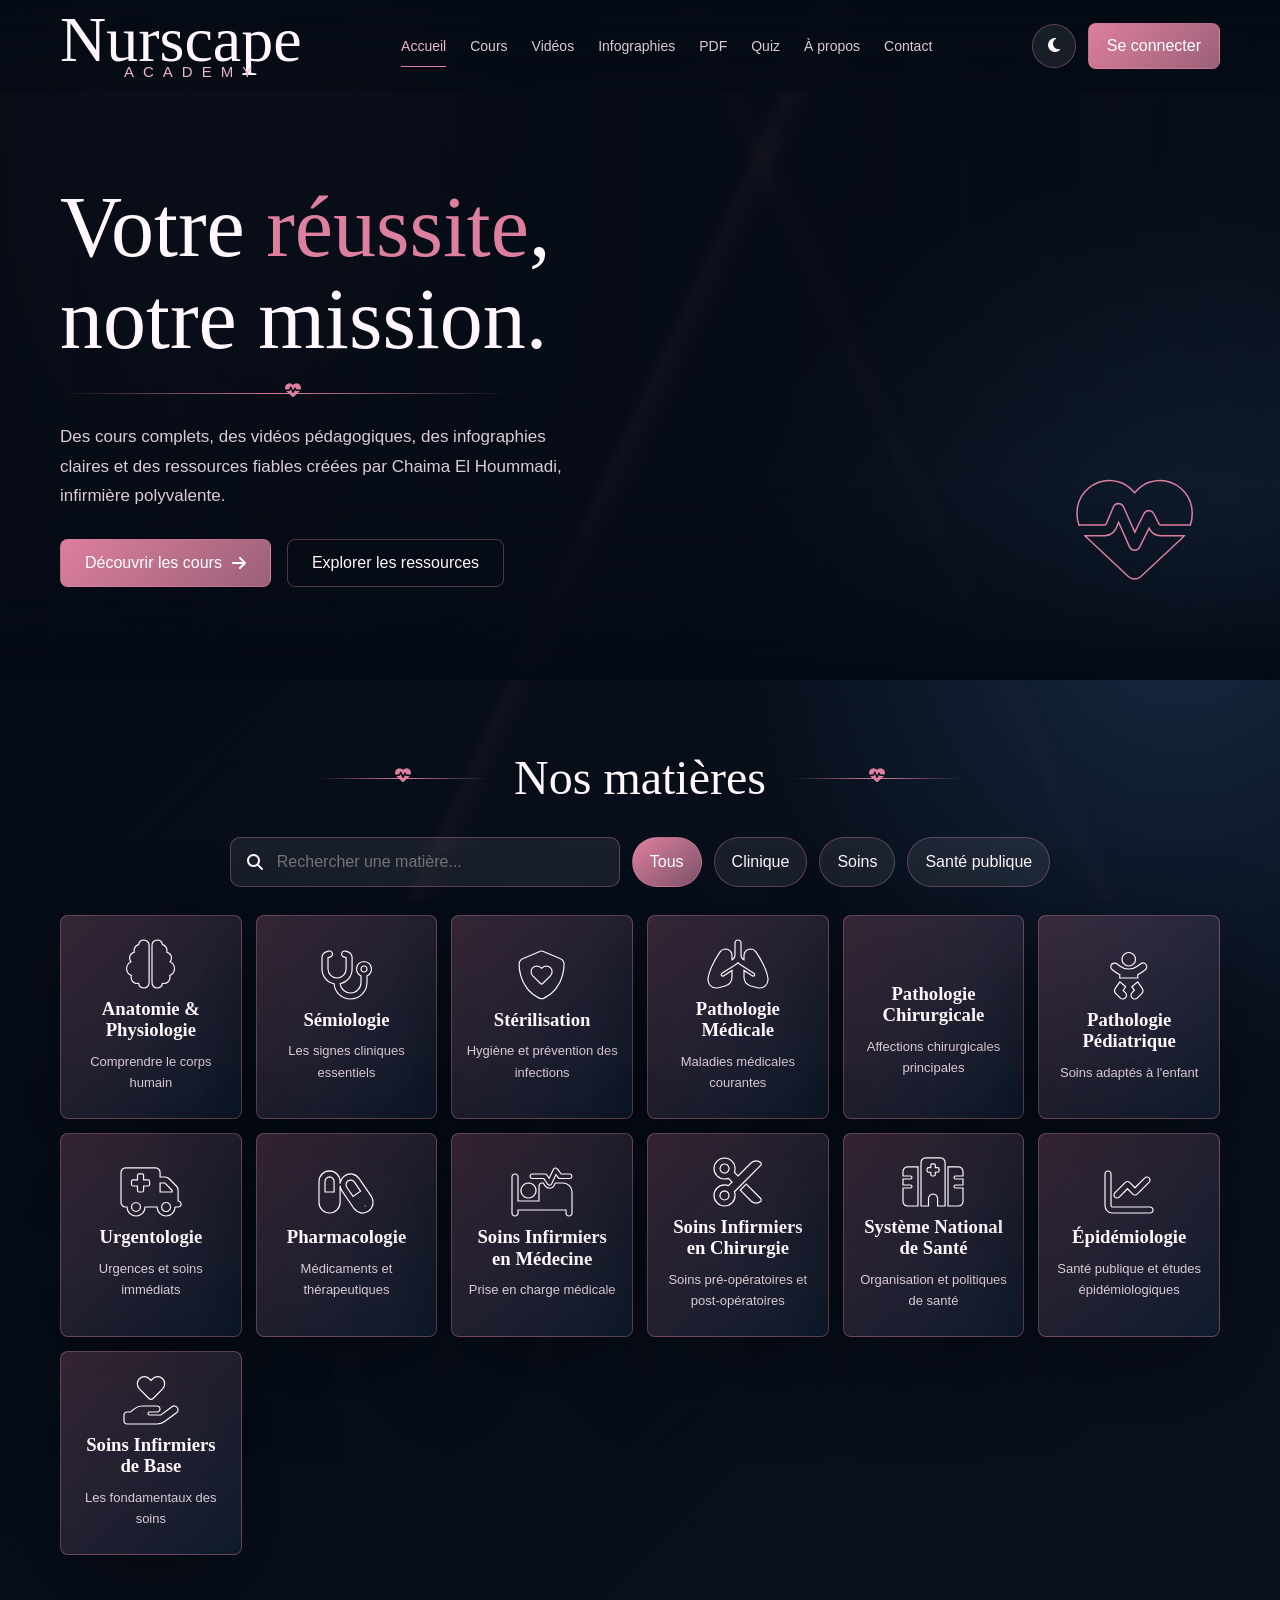
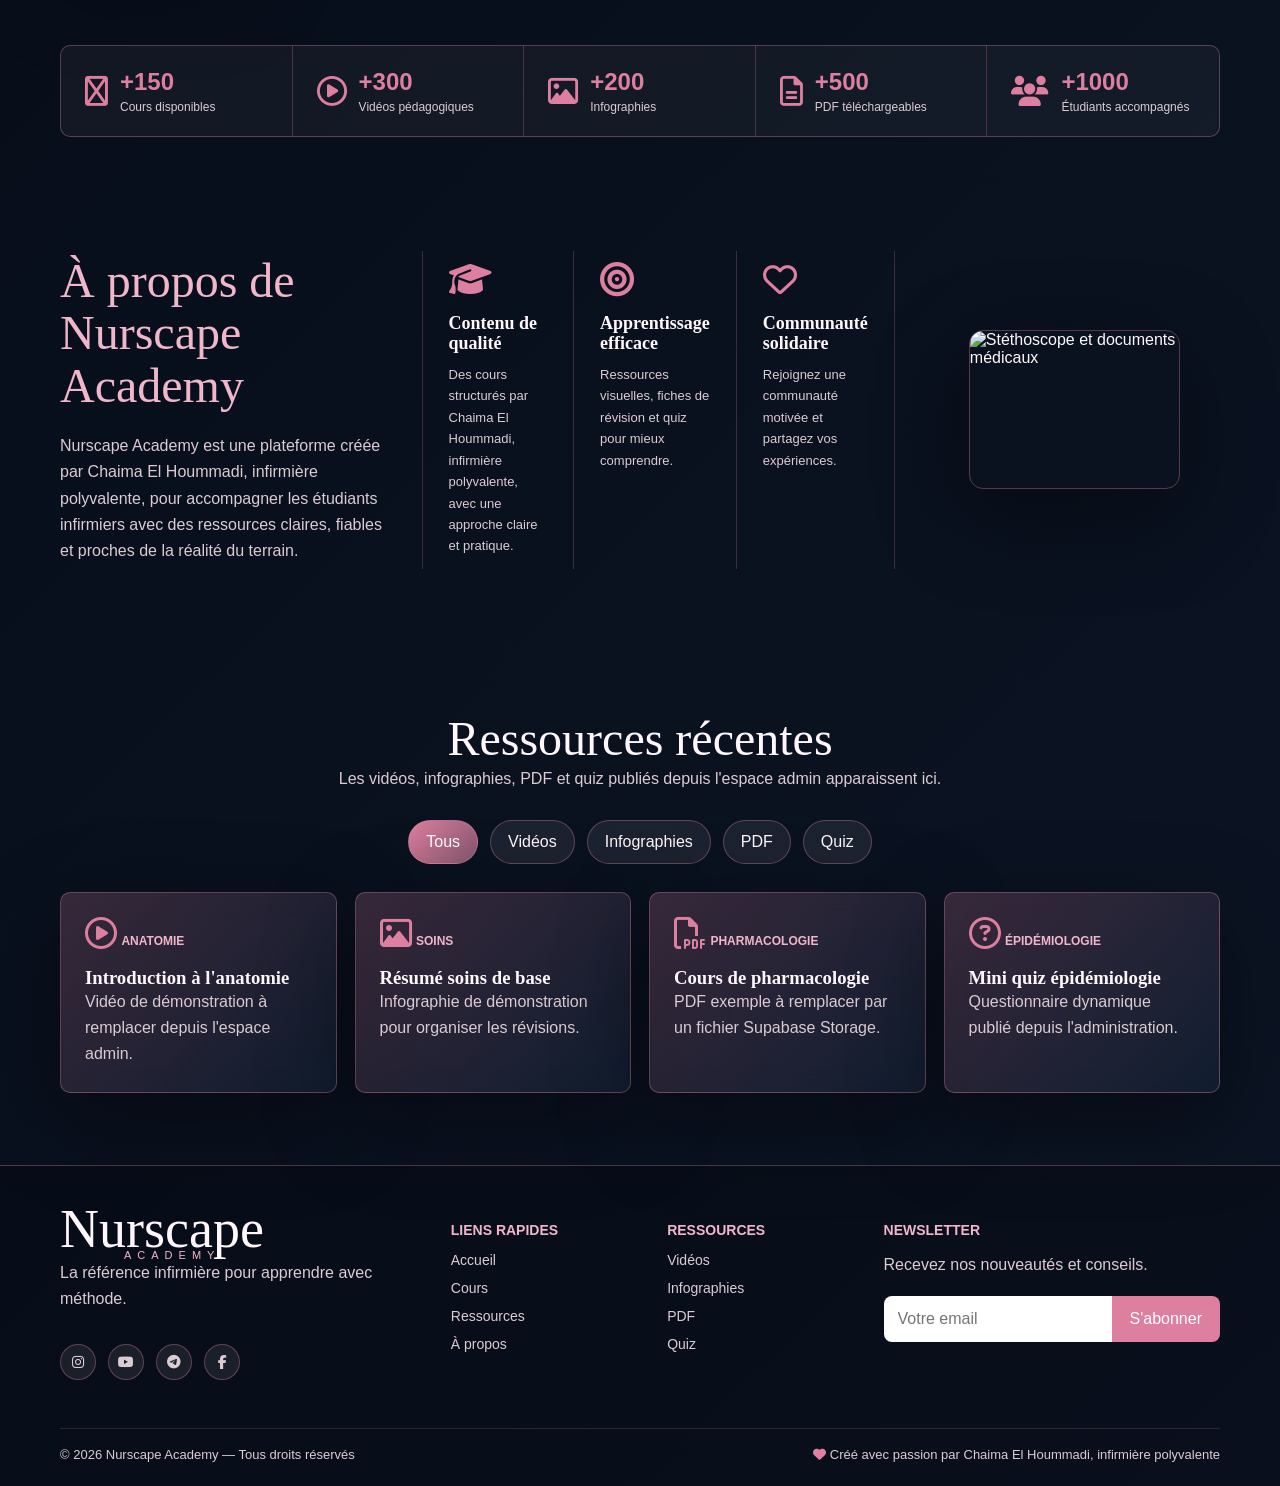
==== commit 9ef50da3: "Add files via upload" ====
--- a/index.html
+++ b/index.html
@@ -9,7 +9,993 @@
   <link rel="preconnect" href="https://fonts.gstatic.com" crossorigin>
   <link href="https://fonts.googleapis.com/css2?family=Great+Vibes&family=Montserrat:wght@300;400;500;600;700&family=Playfair+Display:wght@500;600;700&display=swap" rel="stylesheet">
   <link rel="stylesheet" href="https://cdnjs.cloudflare.com/ajax/libs/font-awesome/6.5.0/css/all.min.css">
-  <link rel="stylesheet" href="assets/css/styles.css">
+  <style>
+:root {
+  --bg: #050b15;
+  --bg-2: #0c1424;
+  --panel: rgba(255, 255, 255, .075);
+  --panel-strong: rgba(255, 255, 255, .12);
+  --border: rgba(232, 138, 166, .34);
+  --text: #fff7fb;
+  --muted: #dccbd3;
+  --pink: #dd7f9e;
+  --pink-2: #f0b6c9;
+  --ink: #141021;
+  --blue: #152a42;
+  --shadow: 0 28px 90px rgba(0, 0, 0, .42);
+}
+
+body.light {
+  --bg: #f8eff4;
+  --bg-2: #fff8fb;
+  --panel: rgba(255, 255, 255, .78);
+  --panel-strong: rgba(255, 255, 255, .92);
+  --border: rgba(116, 62, 84, .2);
+  --text: #211725;
+  --muted: #695665;
+  --blue: #edf3f8;
+  --shadow: 0 22px 60px rgba(91, 52, 70, .14);
+}
+
+* {
+  box-sizing: border-box;
+}
+
+html {
+  scroll-behavior: smooth;
+}
+
+body {
+  margin: 0;
+  min-height: 100vh;
+  font-family: Montserrat, Arial, sans-serif;
+  color: var(--text);
+  background:
+    radial-gradient(circle at 8% 3%, rgba(221, 127, 158, .2), transparent 24rem),
+    radial-gradient(circle at 92% 20%, rgba(41, 74, 112, .42), transparent 28rem),
+    linear-gradient(135deg, var(--bg), var(--bg-2));
+  overflow-x: hidden;
+}
+
+body::before {
+  content: "";
+  position: fixed;
+  inset: 0;
+  pointer-events: none;
+  background-image:
+    linear-gradient(115deg, transparent 0 48%, rgba(221, 127, 158, .18) 49%, transparent 51%),
+    linear-gradient(65deg, transparent 0 64%, rgba(221, 127, 158, .1) 65%, transparent 67%);
+  opacity: .24;
+  z-index: -1;
+}
+
+a {
+  color: inherit;
+  text-decoration: none;
+}
+
+img {
+  display: block;
+  max-width: 100%;
+}
+
+button,
+input,
+textarea,
+select {
+  font: inherit;
+}
+
+.container {
+  width: min(1160px, calc(100% - 40px));
+  margin-inline: auto;
+}
+
+.site-header {
+  position: fixed;
+  inset: 0 0 auto;
+  z-index: 50;
+  background: linear-gradient(180deg, rgba(5, 11, 21, .92), rgba(5, 11, 21, .42));
+  backdrop-filter: blur(18px);
+}
+
+body.light .site-header {
+  background: rgba(255, 248, 251, .82);
+}
+
+.nav-shell {
+  min-height: 92px;
+  display: flex;
+  align-items: center;
+  justify-content: space-between;
+  gap: 24px;
+}
+
+.brand {
+  display: inline-flex;
+  flex-direction: column;
+  line-height: .8;
+  min-width: max-content;
+}
+
+.brand-mark {
+  font-family: "Great Vibes", cursive;
+  font-size: clamp(42px, 5vw, 74px);
+  color: var(--text);
+  font-weight: 400;
+}
+
+.brand-sub {
+  color: var(--pink-2);
+  font-size: 15px;
+  font-weight: 500;
+  letter-spacing: 9px;
+  margin-left: 64px;
+  text-transform: uppercase;
+}
+
+.nav-links {
+  display: flex;
+  align-items: center;
+  gap: 24px;
+  color: var(--muted);
+  font-size: 14px;
+}
+
+.nav-links a {
+  border-bottom: 1px solid transparent;
+  padding: 12px 0;
+}
+
+.nav-links a:hover,
+.nav-links a.active {
+  color: var(--pink-2);
+  border-color: var(--pink);
+}
+
+.nav-actions {
+  display: flex;
+  align-items: center;
+  gap: 12px;
+}
+
+.icon-btn {
+  width: 44px;
+  height: 44px;
+  border-radius: 50%;
+  border: 1px solid var(--border);
+  background: rgba(255, 255, 255, .08);
+  color: var(--text);
+  cursor: pointer;
+}
+
+.menu-btn {
+  display: none;
+}
+
+.btn {
+  display: inline-flex;
+  align-items: center;
+  justify-content: center;
+  gap: 10px;
+  border: 1px solid var(--border);
+  border-radius: 8px;
+  padding: 14px 24px;
+  color: var(--text);
+  background: var(--panel);
+  cursor: pointer;
+  transition: transform .2s ease, border-color .2s ease, background .2s ease;
+}
+
+.btn:hover {
+  transform: translateY(-2px);
+  border-color: var(--pink);
+}
+
+.btn-primary,
+.btn-small {
+  background: linear-gradient(135deg, var(--pink), #9b6078);
+  color: #fff;
+}
+
+.btn-small {
+  padding: 13px 18px;
+}
+
+.btn-outline {
+  background: transparent;
+}
+
+.hero {
+  position: relative;
+  min-height: 680px;
+  padding: 158px 0 70px;
+  display: flex;
+  align-items: center;
+  overflow: hidden;
+}
+
+.hero-backdrop {
+  position: absolute;
+  inset: 0;
+  background-size: cover;
+  background-position: center right;
+  filter: saturate(.86);
+  z-index: -2;
+}
+
+.hero::after {
+  content: "";
+  position: absolute;
+  inset: auto 0 0;
+  height: 190px;
+  background: linear-gradient(0deg, var(--bg), transparent);
+  z-index: -1;
+}
+
+.hero-content {
+  display: grid;
+  grid-template-columns: minmax(0, 540px) 1fr;
+  gap: 40px;
+  align-items: center;
+}
+
+.hero-copy h1 {
+  font-family: "Playfair Display", Georgia, serif;
+  font-size: clamp(48px, 7vw, 86px);
+  line-height: 1.07;
+  margin: 0;
+  font-weight: 500;
+}
+
+.hero-copy h1 span {
+  color: var(--pink);
+}
+
+.hero-copy p {
+  color: var(--muted);
+  font-size: 17px;
+  line-height: 1.75;
+  max-width: 520px;
+  margin: 24px 0 28px;
+}
+
+.ecg-divider,
+.line {
+  display: inline-block;
+  height: 1px;
+  background: linear-gradient(90deg, transparent, var(--pink), transparent);
+}
+
+.ecg-divider {
+  position: relative;
+  width: min(450px, 100%);
+  margin-top: 28px;
+}
+
+.ecg-divider::after,
+.line::after {
+  content: "\f21e";
+  font-family: "Font Awesome 6 Free";
+  font-weight: 900;
+  position: absolute;
+  color: var(--pink);
+  background: transparent;
+}
+
+.ecg-divider::after {
+  left: 50%;
+  top: -11px;
+}
+
+.hero-actions {
+  display: flex;
+  flex-wrap: wrap;
+  gap: 16px;
+}
+
+.hero-anatomy {
+  justify-self: end;
+  display: flex;
+  gap: 28px;
+  align-self: end;
+  padding: 280px 28px 0 0;
+  color: rgba(255, 255, 255, .78);
+}
+
+.hero-anatomy i {
+  font-size: clamp(72px, 9vw, 132px);
+  color: transparent;
+  -webkit-text-stroke: 1.5px currentColor;
+}
+
+.hero-anatomy i:last-child {
+  color: transparent;
+  -webkit-text-stroke-color: var(--pink);
+}
+
+.section {
+  padding: 72px 0;
+}
+
+.section-title {
+  display: flex;
+  align-items: center;
+  justify-content: center;
+  gap: 26px;
+  margin-bottom: 32px;
+}
+
+.section-title h2,
+.section-head h2,
+.about-section h2,
+.admin-main h1 {
+  font-family: "Playfair Display", Georgia, serif;
+  font-size: clamp(32px, 5vw, 48px);
+  line-height: 1.1;
+  margin: 0;
+  font-weight: 500;
+}
+
+.line {
+  position: relative;
+  width: min(170px, 20vw);
+}
+
+.line::after {
+  left: calc(50% - 8px);
+  top: -11px;
+}
+
+.toolbar,
+.resource-tabs {
+  display: flex;
+  justify-content: center;
+  flex-wrap: wrap;
+  gap: 12px;
+  margin-bottom: 28px;
+}
+
+.search {
+  display: flex;
+  align-items: center;
+  gap: 12px;
+  min-width: min(390px, 100%);
+  padding: 0 16px;
+  border: 1px solid var(--border);
+  border-radius: 10px;
+  background: var(--panel);
+}
+
+.search input {
+  width: 100%;
+  height: 48px;
+  border: 0;
+  outline: 0;
+  background: transparent;
+  color: var(--text);
+}
+
+.chip {
+  border: 1px solid var(--border);
+  border-radius: 999px;
+  background: var(--panel);
+  color: var(--text);
+  padding: 12px 17px;
+  cursor: pointer;
+}
+
+.chip.active {
+  background: linear-gradient(135deg, var(--pink), #82556d);
+  color: #fff;
+}
+
+.course-grid {
+  display: grid;
+  grid-template-columns: repeat(6, minmax(0, 1fr));
+  gap: 14px;
+  justify-content: center;
+}
+
+.course-card,
+.resource-card,
+.editor-card,
+.login-card,
+.list-item {
+  border: 1px solid var(--border);
+  background: linear-gradient(135deg, rgba(221, 127, 158, .22), rgba(28, 49, 74, .35));
+  box-shadow: var(--shadow);
+  backdrop-filter: blur(14px);
+}
+
+.course-card {
+  min-height: 190px;
+  border-radius: 8px;
+  padding: 24px 14px;
+  text-align: center;
+  display: grid;
+  place-items: center;
+  align-content: center;
+  gap: 10px;
+  transition: transform .2s ease, background .2s ease;
+}
+
+.course-card:hover {
+  transform: translateY(-6px);
+  background: linear-gradient(135deg, rgba(221, 127, 158, .32), rgba(28, 49, 74, .5));
+}
+
+.course-icon i {
+  font-size: 48px;
+  color: transparent;
+  -webkit-text-stroke: 1.2px var(--text);
+}
+
+.course-card h3,
+.resource-card h3,
+.feature h3 {
+  font-family: "Playfair Display", Georgia, serif;
+  margin: 0;
+  line-height: 1.15;
+}
+
+.course-card p,
+.resource-card p,
+.feature p,
+.section-head p,
+.about-section p,
+.site-footer p {
+  color: var(--muted);
+  line-height: 1.65;
+  margin: 0;
+}
+
+.course-card p {
+  font-size: 13px;
+}
+
+.empty-state {
+  color: var(--pink-2);
+  text-align: center;
+}
+
+.stats-wrap {
+  padding: 18px 0 42px;
+}
+
+.stats {
+  display: grid;
+  grid-template-columns: repeat(5, 1fr);
+  border: 1px solid var(--border);
+  border-radius: 10px;
+  background: rgba(255, 255, 255, .045);
+  overflow: hidden;
+}
+
+.stat-item {
+  display: grid;
+  grid-template-columns: auto 1fr;
+  gap: 4px 12px;
+  padding: 22px 24px;
+  align-items: center;
+  border-right: 1px solid rgba(221, 127, 158, .28);
+}
+
+.stat-item:last-child {
+  border-right: 0;
+}
+
+.stat-item i {
+  grid-row: span 2;
+  color: var(--pink);
+  font-size: 30px;
+}
+
+.stat-item strong {
+  color: var(--pink);
+  font-size: 24px;
+}
+
+.stat-item span {
+  color: var(--muted);
+  font-size: 12px;
+}
+
+.about-grid {
+  display: grid;
+  grid-template-columns: .9fr 1.3fr .8fr;
+  gap: 34px;
+  align-items: center;
+}
+
+.about-grid h2 {
+  color: var(--pink-2);
+  margin-bottom: 20px;
+}
+
+.feature-list {
+  display: grid;
+  grid-template-columns: repeat(3, 1fr);
+  border-inline: 1px solid rgba(221, 127, 158, .25);
+}
+
+.feature {
+  padding: 12px 26px;
+  border-right: 1px solid rgba(221, 127, 158, .25);
+}
+
+.feature:last-child {
+  border-right: 0;
+}
+
+.feature i {
+  color: var(--pink);
+  font-size: 34px;
+  margin-bottom: 16px;
+}
+
+.feature h3 {
+  font-size: 18px;
+  margin-bottom: 10px;
+}
+
+.feature p {
+  font-size: 13px;
+}
+
+.about-photo img {
+  width: 100%;
+  aspect-ratio: 4 / 3;
+  object-fit: cover;
+  border: 1px solid var(--border);
+  border-radius: 14px;
+  box-shadow: var(--shadow);
+}
+
+.section-head {
+  text-align: center;
+  max-width: 680px;
+  margin: 0 auto 28px;
+}
+
+.resource-grid {
+  display: grid;
+  grid-template-columns: repeat(4, minmax(0, 1fr));
+  gap: 18px;
+}
+
+.resource-card {
+  border-radius: 10px;
+  padding: 24px;
+  min-height: 190px;
+}
+
+.resource-card > i {
+  color: var(--pink);
+  font-size: 32px;
+  margin-bottom: 18px;
+}
+
+.resource-card span {
+  color: var(--pink-2);
+  display: inline-block;
+  font-size: 12px;
+  font-weight: 700;
+  margin-bottom: 8px;
+  text-transform: uppercase;
+}
+
+.site-footer {
+  border-top: 1px solid var(--border);
+  background: rgba(0, 0, 0, .22);
+  padding: 42px 0 24px;
+}
+
+.footer-grid {
+  display: grid;
+  grid-template-columns: 1.4fr .7fr .7fr 1.2fr;
+  gap: 42px;
+}
+
+.footer-brand .brand-mark {
+  font-size: 54px;
+}
+
+.footer-brand .brand-sub {
+  font-size: 11px;
+  letter-spacing: 6px;
+}
+
+.site-footer h3 {
+  color: var(--pink-2);
+  font-size: 14px;
+  text-transform: uppercase;
+}
+
+.site-footer a:not(.brand) {
+  display: block;
+  color: var(--muted);
+  font-size: 14px;
+  margin: 12px 0;
+}
+
+.socials {
+  display: flex;
+  gap: 12px;
+  margin-top: 20px;
+}
+
+.socials a {
+  width: 36px;
+  height: 36px;
+  border-radius: 50%;
+  display: grid !important;
+  place-items: center;
+  background: var(--panel);
+  border: 1px solid var(--border);
+}
+
+.newsletter-row {
+  display: flex;
+  margin-top: 18px;
+}
+
+.newsletter-row input {
+  min-width: 0;
+  flex: 1;
+  border: 0;
+  padding: 14px;
+  border-radius: 8px 0 0 8px;
+}
+
+.newsletter-row button {
+  border: 0;
+  background: var(--pink);
+  color: #fff;
+  padding: 0 18px;
+  border-radius: 0 8px 8px 0;
+}
+
+.footer-bottom {
+  display: flex;
+  justify-content: space-between;
+  gap: 20px;
+  color: var(--muted);
+  font-size: 13px;
+  border-top: 1px solid rgba(221, 127, 158, .18);
+  margin-top: 36px;
+  padding-top: 18px;
+}
+
+.footer-bottom i {
+  color: var(--pink);
+}
+
+.admin-body {
+  background: linear-gradient(135deg, #050b15, #151021);
+}
+
+.admin-layout {
+  min-height: 100vh;
+  display: grid;
+  grid-template-columns: 290px 1fr;
+}
+
+.admin-sidebar {
+  position: sticky;
+  top: 0;
+  height: 100vh;
+  padding: 26px;
+  border-right: 1px solid var(--border);
+  background: rgba(0, 0, 0, .22);
+}
+
+.admin-sidebar .brand {
+  margin-bottom: 36px;
+}
+
+.admin-tabs {
+  display: grid;
+  gap: 10px;
+  margin-bottom: 24px;
+}
+
+.admin-tab {
+  border: 1px solid transparent;
+  background: transparent;
+  color: var(--muted);
+  text-align: left;
+  border-radius: 8px;
+  padding: 13px 14px;
+  cursor: pointer;
+}
+
+.admin-tab.active,
+.admin-tab:hover {
+  color: var(--text);
+  background: var(--panel);
+  border-color: var(--border);
+}
+
+.admin-main {
+  padding: 34px;
+}
+
+.admin-topbar,
+.panel-head {
+  display: flex;
+  justify-content: space-between;
+  align-items: center;
+  gap: 18px;
+  margin-bottom: 24px;
+}
+
+.eyebrow {
+  color: var(--pink);
+  font-size: 12px;
+  font-weight: 700;
+  letter-spacing: 2px;
+  text-transform: uppercase;
+}
+
+.status-pill {
+  border: 1px solid var(--border);
+  border-radius: 999px;
+  padding: 10px 14px;
+  color: var(--muted);
+}
+
+.status-pill.online {
+  color: #98f5c8;
+  border-color: rgba(152, 245, 200, .35);
+}
+
+.login-card,
+.editor-card {
+  border-radius: 12px;
+  padding: 24px;
+  margin-bottom: 24px;
+}
+
+.admin-panel {
+  display: none;
+}
+
+.admin-panel.active {
+  display: block;
+}
+
+.form-grid {
+  display: grid;
+  grid-template-columns: repeat(2, minmax(0, 1fr));
+  gap: 16px;
+}
+
+.form-grid label {
+  display: grid;
+  gap: 8px;
+  color: var(--muted);
+  font-size: 13px;
+}
+
+.form-grid label:has(textarea),
+.form-grid .switch {
+  grid-column: span 2;
+}
+
+.form-grid input,
+.form-grid textarea,
+.form-grid select {
+  width: 100%;
+  border: 1px solid var(--border);
+  border-radius: 8px;
+  color: var(--text);
+  background: rgba(255, 255, 255, .08);
+  padding: 13px;
+}
+
+.form-grid textarea {
+  resize: vertical;
+}
+
+.switch {
+  display: flex !important;
+  align-items: center;
+  grid-template-columns: auto 1fr !important;
+}
+
+.switch input {
+  width: auto;
+}
+
+.admin-list {
+  display: grid;
+  gap: 12px;
+}
+
+.list-item {
+  border-radius: 10px;
+  padding: 16px;
+  display: flex;
+  justify-content: space-between;
+  align-items: center;
+  gap: 18px;
+}
+
+.list-item span {
+  display: block;
+  color: var(--muted);
+  font-size: 12px;
+  margin-top: 4px;
+}
+
+.list-actions {
+  display: flex;
+  gap: 8px;
+}
+
+.list-actions button {
+  border: 1px solid var(--border);
+  border-radius: 8px;
+  padding: 9px 11px;
+  color: var(--text);
+  background: var(--panel);
+  cursor: pointer;
+}
+
+.form-note {
+  color: var(--pink-2);
+  font-size: 13px;
+}
+
+code {
+  color: var(--pink-2);
+}
+
+@media (max-width: 1080px) {
+  .course-grid {
+    grid-template-columns: repeat(3, minmax(0, 1fr));
+  }
+
+  .stats {
+    grid-template-columns: repeat(2, 1fr);
+  }
+
+  .stat-item {
+    border-bottom: 1px solid rgba(221, 127, 158, .18);
+  }
+
+  .about-grid,
+  .footer-grid,
+  .resource-grid {
+    grid-template-columns: 1fr 1fr;
+  }
+
+  .feature-list {
+    grid-column: span 2;
+  }
+}
+
+@media (max-width: 860px) {
+  .nav-shell {
+    min-height: 82px;
+  }
+
+  .brand-mark {
+    font-size: 42px;
+  }
+
+  .brand-sub {
+    margin-left: 36px;
+    font-size: 10px;
+    letter-spacing: 6px;
+  }
+
+  .nav-links {
+    position: fixed;
+    top: 82px;
+    right: -100%;
+    width: min(330px, 86vw);
+    height: calc(100vh - 82px);
+    padding: 28px;
+    align-items: flex-start;
+    flex-direction: column;
+    background: var(--bg-2);
+    border-left: 1px solid var(--border);
+    transition: right .25s ease;
+  }
+
+  .nav-links.open {
+    right: 0;
+  }
+
+  .menu-btn {
+    display: block;
+  }
+
+  .hero {
+    min-height: auto;
+    padding-top: 130px;
+  }
+
+  .hero-content {
+    grid-template-columns: 1fr;
+  }
+
+  .hero-anatomy {
+    display: none;
+  }
+
+  .admin-layout {
+    grid-template-columns: 1fr;
+  }
+
+  .admin-sidebar {
+    position: static;
+    height: auto;
+  }
+}
+
+@media (max-width: 640px) {
+  .container {
+    width: min(100% - 28px, 1160px);
+  }
+
+  .nav-actions .btn-small {
+    display: none;
+  }
+
+  .hero-copy h1 {
+    font-size: 45px;
+  }
+
+  .hero-actions .btn {
+    width: 100%;
+  }
+
+  .section-title {
+    gap: 14px;
+  }
+
+  .course-grid,
+  .about-grid,
+  .feature-list,
+  .resource-grid,
+  .footer-grid,
+  .stats,
+  .form-grid {
+    grid-template-columns: 1fr;
+  }
+
+  .feature-list {
+    border: 0;
+  }
+
+  .feature {
+    border-right: 0;
+    border-bottom: 1px solid rgba(221, 127, 158, .18);
+    padding-inline: 0;
+  }
+
+  .stat-item {
+    border-right: 0;
+  }
+
+  .footer-bottom,
+  .admin-topbar,
+  .panel-head,
+  .list-item {
+    flex-direction: column;
+    align-items: flex-start;
+  }
+
+  .form-grid label:has(textarea),
+  .form-grid .switch {
+    grid-column: span 1;
+  }
+}
+
+  </style>
 </head>
 <body>
   <header class="site-header">
@@ -163,8 +1149,272 @@
   </footer>
 
   <script src="https://cdn.jsdelivr.net/npm/@supabase/supabase-js@2"></script>
-  <script src="assets/js/config.js"></script>
-  <script src="assets/js/data.js"></script>
-  <script src="assets/js/main.js"></script>
+  <script>
+window.NURSCAPE_CONFIG = {
+  supabaseUrl: "https://gznoezldchbcfvmevviv.supabase.co",
+  supabaseAnonKey: "sb_publishable_P8TmuqERKLLSu43GWCDEpQ_HfbPwULe"
+};
+
+  </script>
+  <script>
+const FALLBACK_DATA = {
+  homepage: {
+    hero_title: "Votre <span>réussite</span>, notre mission.",
+    hero_subtitle: "Des cours complets, des vidéos pédagogiques, des infographies claires et des ressources fiables créées par Chaima El Hoummadi, infirmière polyvalente.",
+    primary_label: "Découvrir les cours",
+    primary_href: "#cours",
+    secondary_label: "Explorer les ressources",
+    secondary_href: "#ressources",
+    hero_image_url: "https://images.unsplash.com/photo-1631815588090-d4bfec5b1ccb?auto=format&fit=crop&w=1800&q=80",
+    about_title: "À propos de Nurscape Academy",
+    about_text: "Nurscape Academy est une plateforme créée par Chaima El Hoummadi, infirmière polyvalente, pour accompagner les étudiants infirmiers avec des ressources claires, fiables et proches de la réalité du terrain.",
+    about_image_url: "https://images.unsplash.com/photo-1584515933487-779824d29309?auto=format&fit=crop&w=1000&q=80",
+    social_links: [
+      { label: "Instagram", icon: "fa-brands fa-instagram", url: "#" },
+      { label: "YouTube", icon: "fa-brands fa-youtube", url: "#" },
+      { label: "Telegram", icon: "fa-brands fa-telegram", url: "#" },
+      { label: "Facebook", icon: "fa-brands fa-facebook-f", url: "#" }
+    ],
+    features: [
+      { title: "Contenu de qualité", icon: "fa-solid fa-graduation-cap", text: "Des cours structurés par Chaima El Hoummadi, infirmière polyvalente, avec une approche claire et pratique." },
+      { title: "Apprentissage efficace", icon: "fa-solid fa-bullseye", text: "Ressources visuelles, fiches de révision et quiz pour mieux comprendre." },
+      { title: "Communauté solidaire", icon: "fa-regular fa-heart", text: "Rejoignez une communauté motivée et partagez vos expériences." }
+    ],
+    stats: [
+      { label: "Cours disponibles", value: "+150", icon: "fa-regular fa-book-open" },
+      { label: "Vidéos pédagogiques", value: "+300", icon: "fa-regular fa-circle-play" },
+      { label: "Infographies", value: "+200", icon: "fa-regular fa-image" },
+      { label: "PDF téléchargeables", value: "+500", icon: "fa-regular fa-file-lines" },
+      { label: "Étudiants accompagnés", value: "+1000", icon: "fa-solid fa-users" }
+    ]
+  },
+  courses: [
+    { title: "Anatomie & Physiologie", category: "clinique", icon: "fa-brain", description: "Comprendre le corps humain", sort_order: 1, is_published: true },
+    { title: "Sémiologie", category: "clinique", icon: "fa-stethoscope", description: "Les signes cliniques essentiels", sort_order: 2, is_published: true },
+    { title: "Stérilisation", category: "soins", icon: "fa-shield-heart", description: "Hygiène et prévention des infections", sort_order: 3, is_published: true },
+    { title: "Pathologie Médicale", category: "clinique", icon: "fa-lungs", description: "Maladies médicales courantes", sort_order: 4, is_published: true },
+    { title: "Pathologie Chirurgicale", category: "clinique", icon: "fa-scalpel-line-dashed", description: "Affections chirurgicales principales", sort_order: 5, is_published: true },
+    { title: "Pathologie Pédiatrique", category: "clinique", icon: "fa-baby", description: "Soins adaptés à l'enfant", sort_order: 6, is_published: true },
+    { title: "Urgentologie", category: "clinique", icon: "fa-truck-medical", description: "Urgences et soins immédiats", sort_order: 7, is_published: true },
+    { title: "Pharmacologie", category: "clinique", icon: "fa-capsules", description: "Médicaments et thérapeutiques", sort_order: 8, is_published: true },
+    { title: "Soins Infirmiers en Médecine", category: "soins", icon: "fa-bed-pulse", description: "Prise en charge médicale", sort_order: 9, is_published: true },
+    { title: "Soins Infirmiers en Chirurgie", category: "soins", icon: "fa-scissors", description: "Soins pré-opératoires et post-opératoires", sort_order: 10, is_published: true },
+    { title: "Système National de Santé", category: "sante", icon: "fa-hospital", description: "Organisation et politiques de santé", sort_order: 11, is_published: true },
+    { title: "Épidémiologie", category: "sante", icon: "fa-chart-line", description: "Santé publique et études épidémiologiques", sort_order: 12, is_published: true },
+    { title: "Soins Infirmiers de Base", category: "soins", icon: "fa-hand-holding-heart", description: "Les fondamentaux des soins", sort_order: 13, is_published: true }
+  ],
+  resources: [
+    { title: "Introduction à l'anatomie", type: "video", subject: "Anatomie", description: "Vidéo de démonstration à remplacer depuis l'espace admin.", url: "#", sort_order: 1, is_published: true },
+    { title: "Résumé soins de base", type: "infographic", subject: "Soins", description: "Infographie de démonstration pour organiser les révisions.", url: "#", sort_order: 2, is_published: true },
+    { title: "Cours de pharmacologie", type: "pdf", subject: "Pharmacologie", description: "PDF exemple à remplacer par un fichier Supabase Storage.", url: "#", sort_order: 3, is_published: true },
+    { title: "Mini quiz épidémiologie", type: "quiz", subject: "Épidémiologie", description: "Questionnaire dynamique publié depuis l'administration.", url: "#", sort_order: 4, is_published: true }
+  ],
+  quizzes: [
+    { question: "La prévalence mesure quoi ?", answers: ["Le nombre de nouveaux cas seulement", "Le nombre total de cas à un moment donné ou sur une période", "Le risque relatif uniquement"], correct_answer: "Le nombre total de cas à un moment donné ou sur une période", explanation: "La prévalence correspond au nombre total de cas.", sort_order: 1, is_published: true }
+  ]
+};
+
+const config = window.NURSCAPE_CONFIG || {};
+const supabaseEnabled = Boolean(config.supabaseUrl && config.supabaseAnonKey && window.supabase);
+const supabaseClient = supabaseEnabled ? window.supabase.createClient(config.supabaseUrl, config.supabaseAnonKey) : null;
+
+async function loadPublishedContent() {
+  if (!supabaseClient) return { ...FALLBACK_DATA, connected: false };
+
+  try {
+    const [homeRes, coursesRes, resourcesRes, quizzesRes] = await Promise.all([
+      supabaseClient.from("homepage").select("*").eq("id", 1).maybeSingle(),
+      supabaseClient.from("courses").select("*").eq("is_published", true).order("sort_order"),
+      supabaseClient.from("resources").select("*").eq("is_published", true).order("sort_order"),
+      supabaseClient.from("quizzes").select("*").eq("is_published", true).order("sort_order")
+    ]);
+
+    for (const res of [homeRes, coursesRes, resourcesRes, quizzesRes]) {
+      if (res.error) throw res.error;
+    }
+
+    return {
+      homepage: homeRes.data || FALLBACK_DATA.homepage,
+      courses: coursesRes.data?.length ? coursesRes.data : FALLBACK_DATA.courses,
+      resources: resourcesRes.data?.length ? resourcesRes.data : FALLBACK_DATA.resources,
+      quizzes: quizzesRes.data?.length ? quizzesRes.data : FALLBACK_DATA.quizzes,
+      connected: true
+    };
+  } catch (error) {
+    console.warn("Supabase indisponible, contenu de démonstration chargé.", error);
+    return { ...FALLBACK_DATA, connected: false };
+  }
+}
+
+async function loadAdminContent() {
+  if (!supabaseClient) return { ...FALLBACK_DATA, connected: false };
+
+  const [homeRes, coursesRes, resourcesRes, quizzesRes] = await Promise.all([
+    supabaseClient.from("homepage").select("*").eq("id", 1).maybeSingle(),
+    supabaseClient.from("courses").select("*").order("sort_order"),
+    supabaseClient.from("resources").select("*").order("sort_order"),
+    supabaseClient.from("quizzes").select("*").order("sort_order")
+  ]);
+
+  for (const res of [homeRes, coursesRes, resourcesRes, quizzesRes]) {
+    if (res.error) throw res.error;
+  }
+
+  return {
+    homepage: homeRes.data || FALLBACK_DATA.homepage,
+    courses: coursesRes.data || [],
+    resources: resourcesRes.data || [],
+    quizzes: quizzesRes.data || [],
+    connected: true
+  };
+}
+
+  </script>
+  <script>
+const state = {
+  courses: [],
+  resources: [],
+  activeCourseFilter: "all",
+  activeResourceFilter: "all"
+};
+
+const qs = (selector) => document.querySelector(selector);
+const qsa = (selector) => [...document.querySelectorAll(selector)];
+
+function iconClass(icon) {
+  if (!icon) return "fa-solid fa-heart-pulse";
+  return icon.includes(" ") ? icon : `fa-solid ${icon}`;
+}
+
+function renderHomepage(homepage) {
+  qs("#heroTitle").innerHTML = homepage.hero_title || FALLBACK_DATA.homepage.hero_title;
+  qs("#heroSubtitle").textContent = homepage.hero_subtitle || FALLBACK_DATA.homepage.hero_subtitle;
+  qs("#heroPrimaryBtn").textContent = homepage.primary_label || "Découvrir les cours";
+  qs("#heroPrimaryBtn").insertAdjacentHTML("beforeend", ' <i class="fa-solid fa-arrow-right"></i>');
+  qs("#heroPrimaryBtn").href = homepage.primary_href || "#cours";
+  qs("#heroSecondaryBtn").textContent = homepage.secondary_label || "Explorer les ressources";
+  qs("#heroSecondaryBtn").href = homepage.secondary_href || "#ressources";
+  qs("#heroBackdrop").style.backgroundImage = `linear-gradient(90deg, rgba(6, 12, 24, .98) 0%, rgba(6, 12, 24, .7) 42%, rgba(6, 12, 24, .28) 100%), url("${homepage.hero_image_url || FALLBACK_DATA.homepage.hero_image_url}")`;
+  qs("#aboutTitle").textContent = homepage.about_title || FALLBACK_DATA.homepage.about_title;
+  qs("#aboutText").textContent = homepage.about_text || FALLBACK_DATA.homepage.about_text;
+  qs("#aboutImage").src = homepage.about_image_url || FALLBACK_DATA.homepage.about_image_url;
+
+  const stats = homepage.stats || FALLBACK_DATA.homepage.stats;
+  qs("#statsGrid").innerHTML = stats.map((stat) => `
+    <article class="stat-item">
+      <i class="${iconClass(stat.icon)}"></i>
+      <strong>${stat.value}</strong>
+      <span>${stat.label}</span>
+    </article>
+  `).join("");
+
+  const features = homepage.features || FALLBACK_DATA.homepage.features;
+  qs("#featureList").innerHTML = features.map((feature) => `
+    <article class="feature">
+      <i class="${iconClass(feature.icon)}"></i>
+      <h3>${feature.title}</h3>
+      <p>${feature.text}</p>
+    </article>
+  `).join("");
+
+  const socials = homepage.social_links || FALLBACK_DATA.homepage.social_links;
+  qs("#socialLinks").innerHTML = socials.map((item) => `
+    <a href="${item.url}" aria-label="${item.label}" target="_blank" rel="noreferrer">
+      <i class="${iconClass(item.icon)}"></i>
+    </a>
+  `).join("");
+}
+
+function renderCourses() {
+  const query = qs("#courseSearch").value.trim().toLowerCase();
+  const filtered = state.courses.filter((course) => {
+    const matchesFilter = state.activeCourseFilter === "all" || course.category === state.activeCourseFilter;
+    const haystack = `${course.title} ${course.description} ${course.category}`.toLowerCase();
+    return matchesFilter && haystack.includes(query);
+  });
+
+  qs("#courseEmpty").hidden = filtered.length > 0;
+  qs("#courseGrid").innerHTML = filtered.map((course) => `
+    <article class="course-card" data-category="${course.category}">
+      <div class="course-icon"><i class="${iconClass(course.icon)}"></i></div>
+      <h3>${course.title}</h3>
+      <p>${course.description}</p>
+    </article>
+  `).join("");
+}
+
+function resourceIcon(type) {
+  return {
+    video: "fa-regular fa-circle-play",
+    infographic: "fa-regular fa-image",
+    pdf: "fa-regular fa-file-pdf",
+    quiz: "fa-regular fa-circle-question"
+  }[type] || "fa-regular fa-folder";
+}
+
+function renderResources() {
+  const filtered = state.resources.filter((resource) => state.activeResourceFilter === "all" || resource.type === state.activeResourceFilter);
+  qs("#resourceEmpty").hidden = filtered.length > 0;
+  qs("#resourceGrid").innerHTML = filtered.map((resource) => `
+    <a class="resource-card" href="${resource.url || "#"}" ${resource.url && resource.url !== "#" ? 'target="_blank" rel="noreferrer"' : ""}>
+      <i class="${resourceIcon(resource.type)}"></i>
+      <span>${resource.subject || resource.type}</span>
+      <h3>${resource.title}</h3>
+      <p>${resource.description || ""}</p>
+    </a>
+  `).join("");
+}
+
+function bindInteractions() {
+  qs("#menuBtn").addEventListener("click", () => qs("#navLinks").classList.toggle("open"));
+  qsa(".nav-links a").forEach((link) => link.addEventListener("click", () => qs("#navLinks").classList.remove("open")));
+
+  qs("#themeBtn").addEventListener("click", () => {
+    document.body.classList.toggle("light");
+    qs("#themeBtn").innerHTML = document.body.classList.contains("light")
+      ? '<i class="fa-solid fa-sun"></i>'
+      : '<i class="fa-solid fa-moon"></i>';
+  });
+
+  qs("#courseSearch").addEventListener("input", renderCourses);
+  qsa("[data-filter]").forEach((button) => {
+    button.addEventListener("click", () => {
+      qsa("[data-filter]").forEach((item) => item.classList.remove("active"));
+      button.classList.add("active");
+      state.activeCourseFilter = button.dataset.filter;
+      renderCourses();
+    });
+  });
+
+  qsa("[data-resource-filter]").forEach((button) => {
+    button.addEventListener("click", () => {
+      qsa("[data-resource-filter]").forEach((item) => item.classList.remove("active"));
+      button.classList.add("active");
+      state.activeResourceFilter = button.dataset.resourceFilter;
+      renderResources();
+    });
+  });
+
+  qs("#newsletterForm").addEventListener("submit", (event) => {
+    event.preventDefault();
+    qs("#newsletterNote").textContent = "Merci. Le module newsletter sera connecté dans une prochaine étape.";
+    event.currentTarget.reset();
+  });
+}
+
+async function init() {
+  bindInteractions();
+  qs("#year").textContent = new Date().getFullYear();
+  const content = await loadPublishedContent();
+  state.courses = content.courses;
+  state.resources = content.resources;
+  renderHomepage(content.homepage);
+  renderCourses();
+  renderResources();
+}
+
+init();
+
+  </script>
 </body>
 </html>
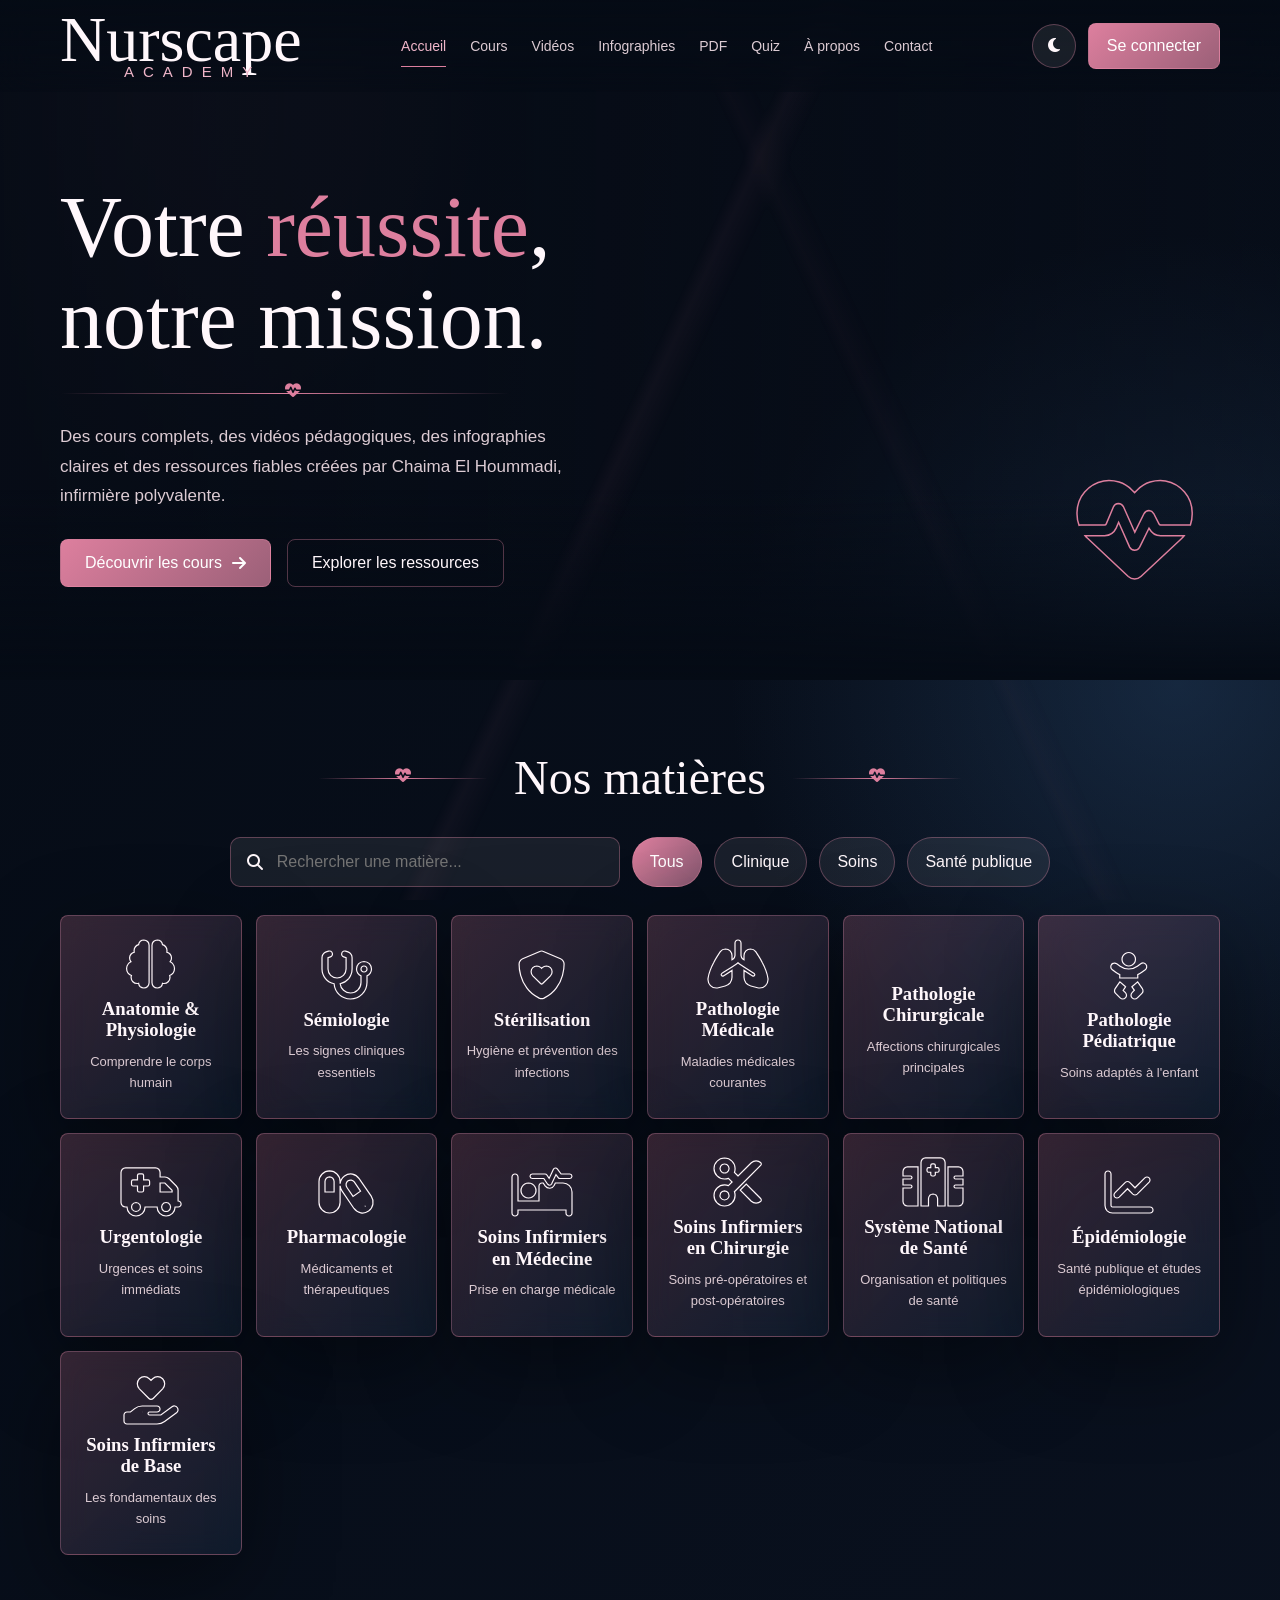
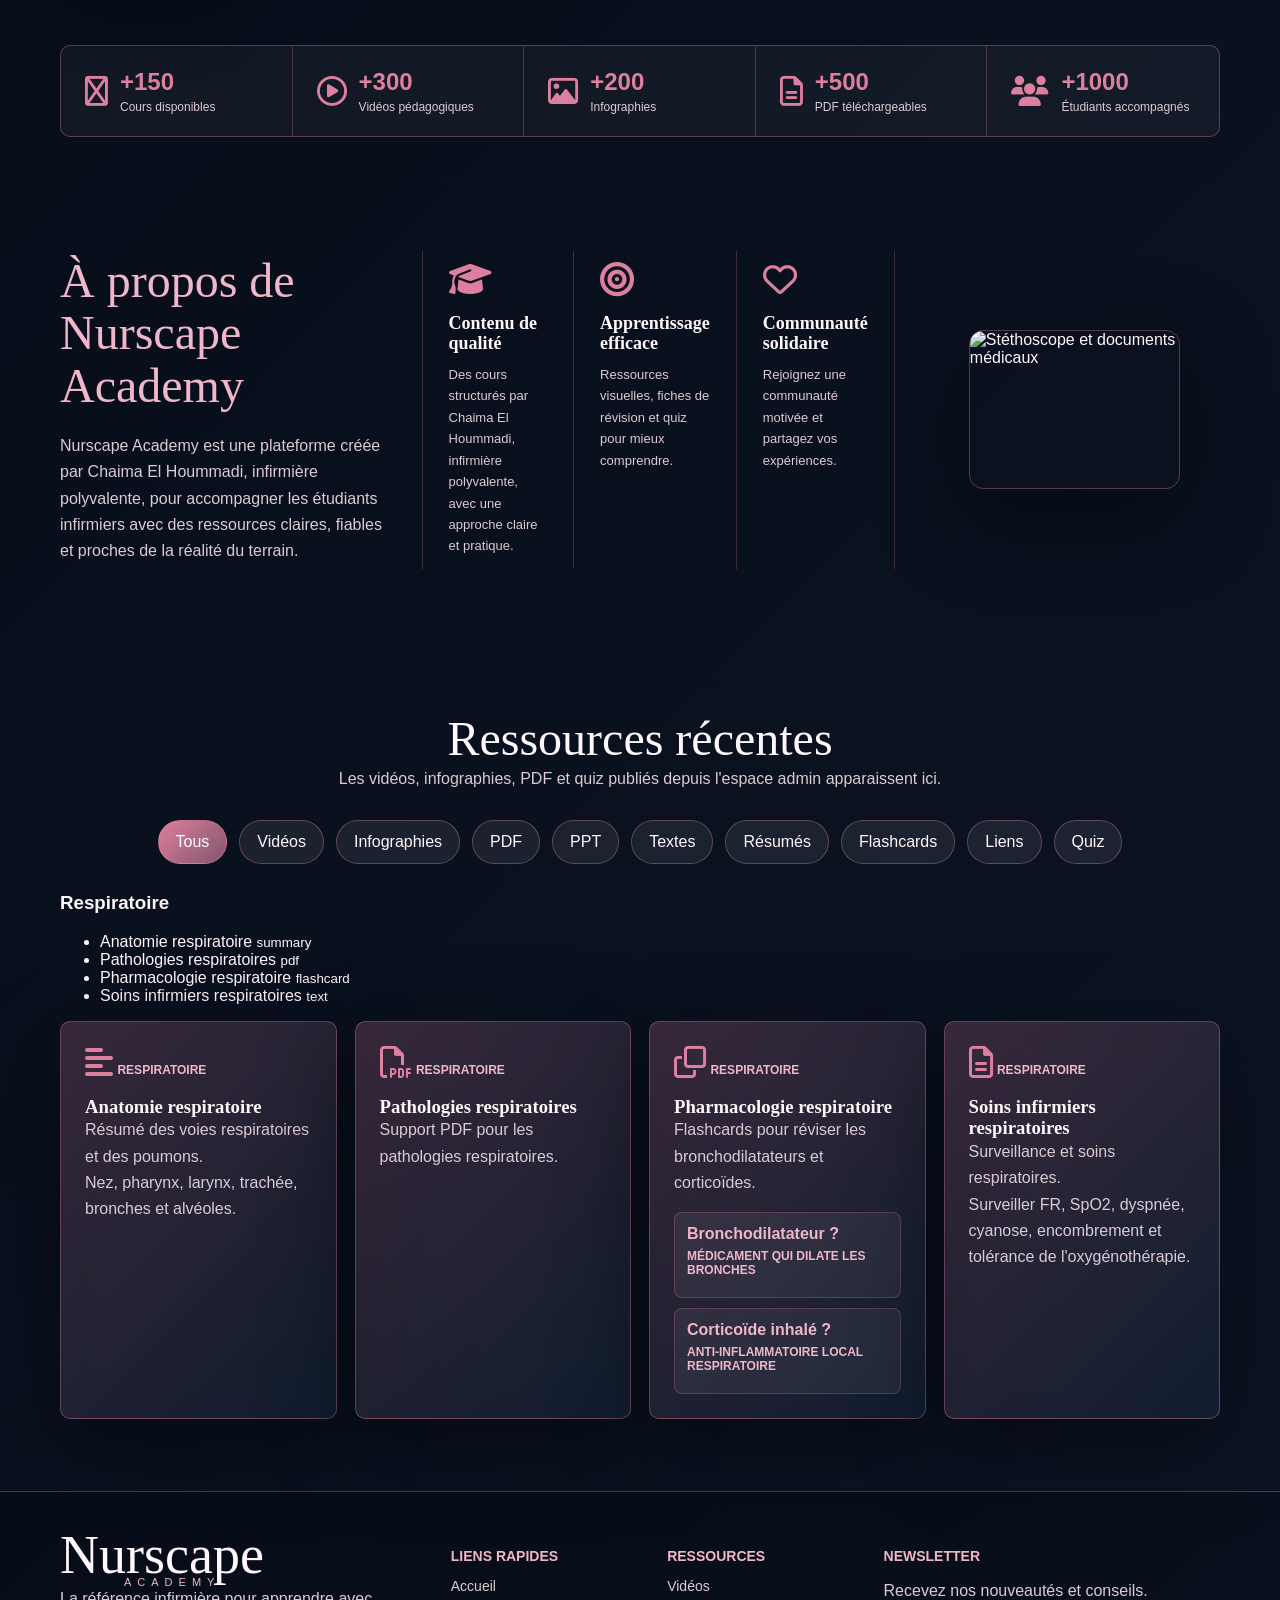
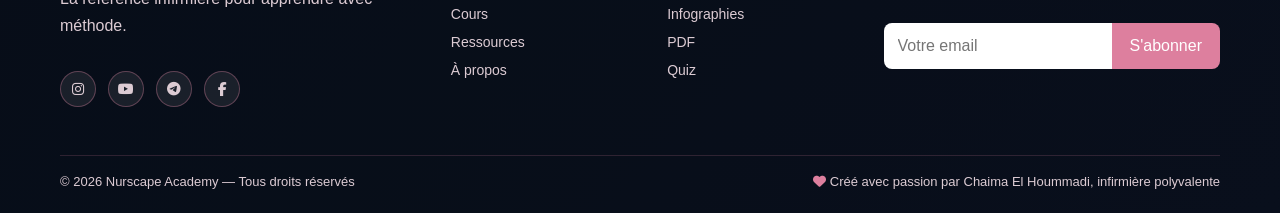
==== commit 201822f2: "Add files via upload" ====
--- a/index.html
+++ b/index.html
@@ -558,7 +558,7 @@
   margin: 0 auto 28px;
 }
 
-.resource-grid {
+    .resource-grid {
   display: grid;
   grid-template-columns: repeat(4, minmax(0, 1fr));
   gap: 18px;
@@ -568,6 +568,7 @@
   border-radius: 10px;
   padding: 24px;
   min-height: 190px;
+  display: block;
 }
 
 .resource-card > i {
@@ -583,6 +584,36 @@
   font-weight: 700;
   margin-bottom: 8px;
   text-transform: uppercase;
+}
+
+.resource-action {
+  display: inline-flex;
+  margin-top: 16px;
+  color: #fff;
+  background: linear-gradient(135deg, var(--pink), #82556d);
+  border-radius: 8px;
+  padding: 10px 14px;
+  font-size: 13px;
+  font-weight: 700;
+}
+
+.flashcard-list {
+  display: grid;
+  gap: 10px;
+  margin-top: 16px;
+}
+
+.flashcard-item {
+  border: 1px solid rgba(221, 127, 158, .25);
+  border-radius: 8px;
+  padding: 12px;
+  background: rgba(255, 255, 255, .06);
+}
+
+.flashcard-item strong {
+  display: block;
+  color: var(--pink-2);
+  margin-bottom: 6px;
 }
 
 .site-footer {
@@ -856,6 +887,47 @@
   .course-grid {
     grid-template-columns: repeat(3, minmax(0, 1fr));
   }
+
+.field-grid {
+  display: grid;
+  grid-template-columns: repeat(auto-fit, minmax(280px, 1fr));
+  gap: 18px;
+  margin-bottom: 34px;
+}
+
+.field-hub {
+  border: 1px solid var(--border);
+  border-radius: 12px;
+  background: linear-gradient(135deg, rgba(221, 127, 158, .18), rgba(28, 49, 74, .32));
+  padding: 22px;
+}
+
+.field-hub h3 {
+  font-family: "Playfair Display", Georgia, serif;
+  margin: 0 0 14px;
+}
+
+.field-hub ul {
+  list-style: none;
+  padding: 0;
+  margin: 0;
+  display: grid;
+  gap: 10px;
+}
+
+.field-hub a {
+  color: var(--muted);
+  display: flex;
+  justify-content: space-between;
+  gap: 12px;
+  border-bottom: 1px solid rgba(221, 127, 158, .18);
+  padding-bottom: 8px;
+}
+
+.field-hub small {
+  color: var(--pink-2);
+  text-transform: uppercase;
+}
 
   .stats {
     grid-template-columns: repeat(2, 1fr);
@@ -1100,8 +1172,14 @@
           <button class="chip" data-resource-filter="video" type="button" id="videos">Vidéos</button>
           <button class="chip" data-resource-filter="infographic" type="button" id="infographies">Infographies</button>
           <button class="chip" data-resource-filter="pdf" type="button" id="pdf">PDF</button>
+          <button class="chip" data-resource-filter="ppt" type="button">PPT</button>
+          <button class="chip" data-resource-filter="text" type="button">Textes</button>
+          <button class="chip" data-resource-filter="summary" type="button">Résumés</button>
+          <button class="chip" data-resource-filter="flashcard" type="button">Flashcards</button>
+          <button class="chip" data-resource-filter="link" type="button">Liens</button>
           <button class="chip" data-resource-filter="quiz" type="button" id="quiz">Quiz</button>
         </div>
+        <div class="field-grid" id="fieldGrid"></div>
         <div class="resource-grid" id="resourceGrid"></div>
         <p class="empty-state" id="resourceEmpty" hidden>Aucune ressource publiée pour le moment.</p>
       </div>
@@ -1204,10 +1282,10 @@
     { title: "Soins Infirmiers de Base", category: "soins", icon: "fa-hand-holding-heart", description: "Les fondamentaux des soins", sort_order: 13, is_published: true }
   ],
   resources: [
-    { title: "Introduction à l'anatomie", type: "video", subject: "Anatomie", description: "Vidéo de démonstration à remplacer depuis l'espace admin.", url: "#", sort_order: 1, is_published: true },
-    { title: "Résumé soins de base", type: "infographic", subject: "Soins", description: "Infographie de démonstration pour organiser les révisions.", url: "#", sort_order: 2, is_published: true },
-    { title: "Cours de pharmacologie", type: "pdf", subject: "Pharmacologie", description: "PDF exemple à remplacer par un fichier Supabase Storage.", url: "#", sort_order: 3, is_published: true },
-    { title: "Mini quiz épidémiologie", type: "quiz", subject: "Épidémiologie", description: "Questionnaire dynamique publié depuis l'administration.", url: "#", sort_order: 4, is_published: true }
+    { title: "Anatomie respiratoire", type: "summary", field: "Respiratoire", course_title: "Anatomie & Physiologie", subject: "Anatomie", description: "Résumé des voies respiratoires et des poumons.", url: "#", content_text: "Nez, pharynx, larynx, trachée, bronches et alvéoles.", sort_order: 1, is_published: true },
+    { title: "Pathologies respiratoires", type: "pdf", field: "Respiratoire", course_title: "Pathologie Médicale", subject: "Pneumologie", description: "Support PDF pour les pathologies respiratoires.", url: "#", content_text: "", sort_order: 2, is_published: true },
+    { title: "Pharmacologie respiratoire", type: "flashcard", field: "Respiratoire", course_title: "Pharmacologie", subject: "Médicaments", description: "Flashcards pour réviser les bronchodilatateurs et corticoïdes.", url: "#", content_text: "Bronchodilatateur ? | Médicament qui dilate les bronches\nCorticoïde inhalé ? | Anti-inflammatoire local respiratoire", sort_order: 3, is_published: true },
+    { title: "Soins infirmiers respiratoires", type: "text", field: "Respiratoire", course_title: "Soins Infirmiers en Médecine", subject: "Soins", description: "Surveillance et soins respiratoires.", url: "#", content_text: "Surveiller FR, SpO2, dyspnée, cyanose, encombrement et tolérance de l'oxygénothérapie.", sort_order: 4, is_published: true }
   ],
   quizzes: [
     { question: "La prévalence mesure quoi ?", answers: ["Le nombre de nouveaux cas seulement", "Le nombre total de cas à un moment donné ou sur une période", "Le risque relatif uniquement"], correct_answer: "Le nombre total de cas à un moment donné ou sur une période", explanation: "La prévalence correspond au nombre total de cas.", sort_order: 1, is_published: true }
@@ -1348,21 +1426,84 @@
     video: "fa-regular fa-circle-play",
     infographic: "fa-regular fa-image",
     pdf: "fa-regular fa-file-pdf",
+    ppt: "fa-regular fa-file-powerpoint",
+    text: "fa-regular fa-file-lines",
+    summary: "fa-solid fa-align-left",
+    flashcard: "fa-regular fa-clone",
+    link: "fa-solid fa-link",
     quiz: "fa-regular fa-circle-question"
   }[type] || "fa-regular fa-folder";
+}
+
+function resourceTypeLabel(type) {
+  return {
+    video: "Vidéo",
+    infographic: "Infographie",
+    pdf: "PDF",
+    ppt: "PPT",
+    text: "Texte",
+    summary: "Résumé",
+    flashcard: "Flashcards",
+    link: "Lien",
+    quiz: "Quiz"
+  }[type] || "Ressource";
+}
+
+function renderResourceContent(resource) {
+  if (!resource.content_text) return "";
+  if (resource.type === "flashcard") {
+    const cards = resource.content_text.split("\n").map((line) => {
+      const [question, answer] = line.split("|").map((part) => part?.trim());
+      if (!question) return "";
+      return `<div class="flashcard-item"><strong>${question}</strong><span>${answer || ""}</span></div>`;
+    }).join("");
+    return `<div class="flashcard-list">${cards}</div>`;
+  }
+  return `<p>${resource.content_text}</p>`;
+}
+
+function renderFieldHubs() {
+  const grouped = state.resources.reduce((acc, resource) => {
+    const field = resource.field?.trim();
+    if (!field) return acc;
+    acc[field] = acc[field] || [];
+    acc[field].push(resource);
+    return acc;
+  }, {});
+
+  qs("#fieldGrid").innerHTML = Object.entries(grouped).map(([field, resources]) => `
+    <article class="field-hub">
+      <h3>${field}</h3>
+      <ul>
+        ${resources.slice(0, 6).map((resource) => `
+          <li>
+            <a href="${resource.url || "#"}" ${resource.url && resource.url !== "#" ? 'target="_blank" rel="noreferrer"' : ""}>
+              <span>${resource.title}</span>
+              <small>${resource.type}</small>
+            </a>
+          </li>
+        `).join("")}
+      </ul>
+    </article>
+  `).join("");
 }
 
 function renderResources() {
   const filtered = state.resources.filter((resource) => state.activeResourceFilter === "all" || resource.type === state.activeResourceFilter);
   qs("#resourceEmpty").hidden = filtered.length > 0;
-  qs("#resourceGrid").innerHTML = filtered.map((resource) => `
-    <a class="resource-card" href="${resource.url || "#"}" ${resource.url && resource.url !== "#" ? 'target="_blank" rel="noreferrer"' : ""}>
+  qs("#resourceGrid").innerHTML = filtered.map((resource) => {
+    const hasUrl = resource.url && resource.url !== "#";
+    return `
+    <article class="resource-card">
       <i class="${resourceIcon(resource.type)}"></i>
-      <span>${resource.subject || resource.type}</span>
+      <span>${resource.field || resource.course_title || resource.subject || resourceTypeLabel(resource.type)}</span>
       <h3>${resource.title}</h3>
       <p>${resource.description || ""}</p>
-    </a>
-  `).join("");
+      ${renderResourceContent(resource)}
+      ${hasUrl ? `<a class="resource-action" href="${resource.url}" target="_blank" rel="noreferrer">Ouvrir / Télécharger</a>` : ""}
+    </article>
+  `;
+  }).join("");
 }
 
 function bindInteractions() {
@@ -1410,6 +1551,7 @@
   state.resources = content.resources;
   renderHomepage(content.homepage);
   renderCourses();
+  renderFieldHubs();
   renderResources();
 }
 
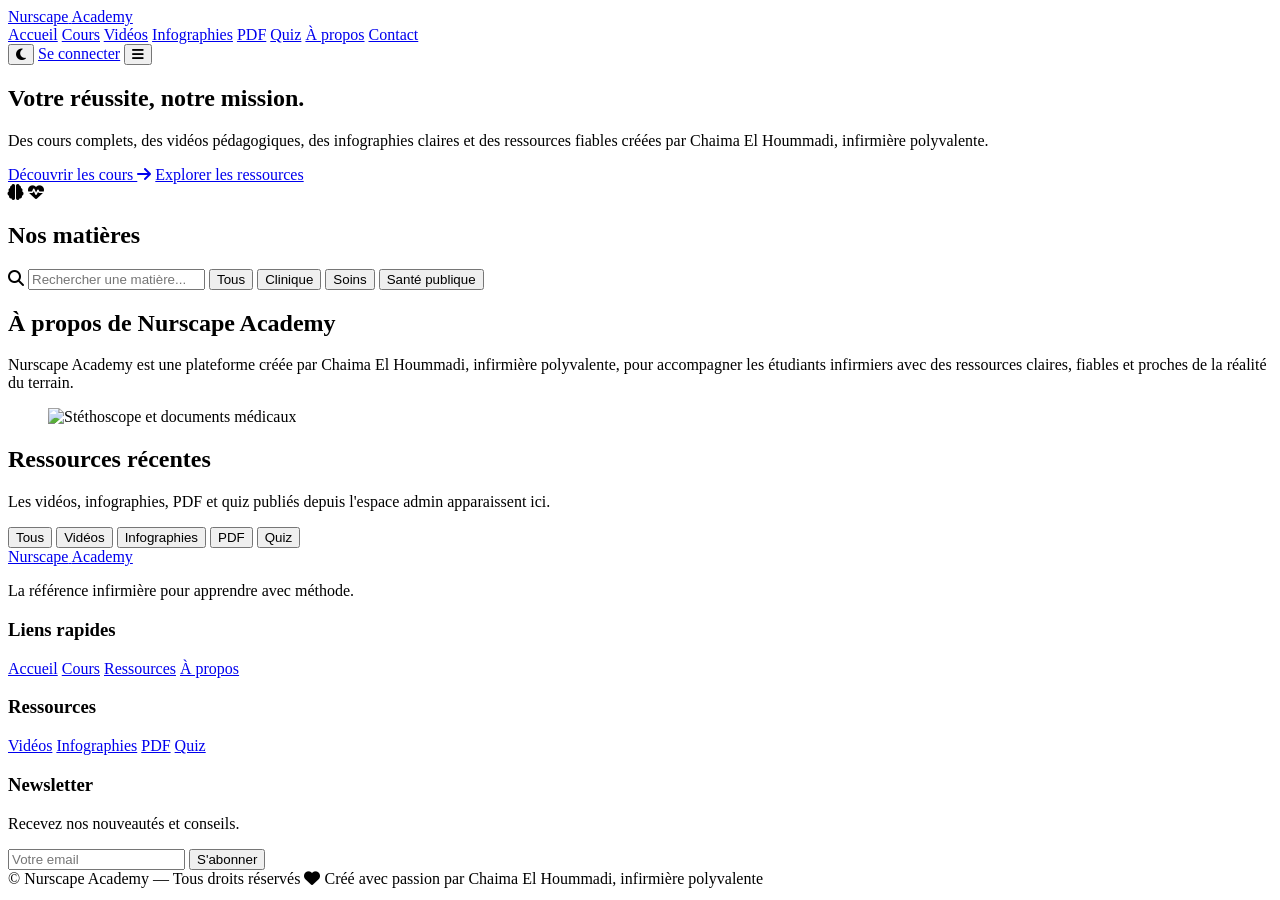
==== commit eef716ae: "Add files via upload" ====
--- a/index.html
+++ b/index.html
@@ -9,1065 +9,7 @@
   <link rel="preconnect" href="https://fonts.gstatic.com" crossorigin>
   <link href="https://fonts.googleapis.com/css2?family=Great+Vibes&family=Montserrat:wght@300;400;500;600;700&family=Playfair+Display:wght@500;600;700&display=swap" rel="stylesheet">
   <link rel="stylesheet" href="https://cdnjs.cloudflare.com/ajax/libs/font-awesome/6.5.0/css/all.min.css">
-  <style>
-:root {
-  --bg: #050b15;
-  --bg-2: #0c1424;
-  --panel: rgba(255, 255, 255, .075);
-  --panel-strong: rgba(255, 255, 255, .12);
-  --border: rgba(232, 138, 166, .34);
-  --text: #fff7fb;
-  --muted: #dccbd3;
-  --pink: #dd7f9e;
-  --pink-2: #f0b6c9;
-  --ink: #141021;
-  --blue: #152a42;
-  --shadow: 0 28px 90px rgba(0, 0, 0, .42);
-}
-
-body.light {
-  --bg: #f8eff4;
-  --bg-2: #fff8fb;
-  --panel: rgba(255, 255, 255, .78);
-  --panel-strong: rgba(255, 255, 255, .92);
-  --border: rgba(116, 62, 84, .2);
-  --text: #211725;
-  --muted: #695665;
-  --blue: #edf3f8;
-  --shadow: 0 22px 60px rgba(91, 52, 70, .14);
-}
-
-* {
-  box-sizing: border-box;
-}
-
-html {
-  scroll-behavior: smooth;
-}
-
-body {
-  margin: 0;
-  min-height: 100vh;
-  font-family: Montserrat, Arial, sans-serif;
-  color: var(--text);
-  background:
-    radial-gradient(circle at 8% 3%, rgba(221, 127, 158, .2), transparent 24rem),
-    radial-gradient(circle at 92% 20%, rgba(41, 74, 112, .42), transparent 28rem),
-    linear-gradient(135deg, var(--bg), var(--bg-2));
-  overflow-x: hidden;
-}
-
-body::before {
-  content: "";
-  position: fixed;
-  inset: 0;
-  pointer-events: none;
-  background-image:
-    linear-gradient(115deg, transparent 0 48%, rgba(221, 127, 158, .18) 49%, transparent 51%),
-    linear-gradient(65deg, transparent 0 64%, rgba(221, 127, 158, .1) 65%, transparent 67%);
-  opacity: .24;
-  z-index: -1;
-}
-
-a {
-  color: inherit;
-  text-decoration: none;
-}
-
-img {
-  display: block;
-  max-width: 100%;
-}
-
-button,
-input,
-textarea,
-select {
-  font: inherit;
-}
-
-.container {
-  width: min(1160px, calc(100% - 40px));
-  margin-inline: auto;
-}
-
-.site-header {
-  position: fixed;
-  inset: 0 0 auto;
-  z-index: 50;
-  background: linear-gradient(180deg, rgba(5, 11, 21, .92), rgba(5, 11, 21, .42));
-  backdrop-filter: blur(18px);
-}
-
-body.light .site-header {
-  background: rgba(255, 248, 251, .82);
-}
-
-.nav-shell {
-  min-height: 92px;
-  display: flex;
-  align-items: center;
-  justify-content: space-between;
-  gap: 24px;
-}
-
-.brand {
-  display: inline-flex;
-  flex-direction: column;
-  line-height: .8;
-  min-width: max-content;
-}
-
-.brand-mark {
-  font-family: "Great Vibes", cursive;
-  font-size: clamp(42px, 5vw, 74px);
-  color: var(--text);
-  font-weight: 400;
-}
-
-.brand-sub {
-  color: var(--pink-2);
-  font-size: 15px;
-  font-weight: 500;
-  letter-spacing: 9px;
-  margin-left: 64px;
-  text-transform: uppercase;
-}
-
-.nav-links {
-  display: flex;
-  align-items: center;
-  gap: 24px;
-  color: var(--muted);
-  font-size: 14px;
-}
-
-.nav-links a {
-  border-bottom: 1px solid transparent;
-  padding: 12px 0;
-}
-
-.nav-links a:hover,
-.nav-links a.active {
-  color: var(--pink-2);
-  border-color: var(--pink);
-}
-
-.nav-actions {
-  display: flex;
-  align-items: center;
-  gap: 12px;
-}
-
-.icon-btn {
-  width: 44px;
-  height: 44px;
-  border-radius: 50%;
-  border: 1px solid var(--border);
-  background: rgba(255, 255, 255, .08);
-  color: var(--text);
-  cursor: pointer;
-}
-
-.menu-btn {
-  display: none;
-}
-
-.btn {
-  display: inline-flex;
-  align-items: center;
-  justify-content: center;
-  gap: 10px;
-  border: 1px solid var(--border);
-  border-radius: 8px;
-  padding: 14px 24px;
-  color: var(--text);
-  background: var(--panel);
-  cursor: pointer;
-  transition: transform .2s ease, border-color .2s ease, background .2s ease;
-}
-
-.btn:hover {
-  transform: translateY(-2px);
-  border-color: var(--pink);
-}
-
-.btn-primary,
-.btn-small {
-  background: linear-gradient(135deg, var(--pink), #9b6078);
-  color: #fff;
-}
-
-.btn-small {
-  padding: 13px 18px;
-}
-
-.btn-outline {
-  background: transparent;
-}
-
-.hero {
-  position: relative;
-  min-height: 680px;
-  padding: 158px 0 70px;
-  display: flex;
-  align-items: center;
-  overflow: hidden;
-}
-
-.hero-backdrop {
-  position: absolute;
-  inset: 0;
-  background-size: cover;
-  background-position: center right;
-  filter: saturate(.86);
-  z-index: -2;
-}
-
-.hero::after {
-  content: "";
-  position: absolute;
-  inset: auto 0 0;
-  height: 190px;
-  background: linear-gradient(0deg, var(--bg), transparent);
-  z-index: -1;
-}
-
-.hero-content {
-  display: grid;
-  grid-template-columns: minmax(0, 540px) 1fr;
-  gap: 40px;
-  align-items: center;
-}
-
-.hero-copy h1 {
-  font-family: "Playfair Display", Georgia, serif;
-  font-size: clamp(48px, 7vw, 86px);
-  line-height: 1.07;
-  margin: 0;
-  font-weight: 500;
-}
-
-.hero-copy h1 span {
-  color: var(--pink);
-}
-
-.hero-copy p {
-  color: var(--muted);
-  font-size: 17px;
-  line-height: 1.75;
-  max-width: 520px;
-  margin: 24px 0 28px;
-}
-
-.ecg-divider,
-.line {
-  display: inline-block;
-  height: 1px;
-  background: linear-gradient(90deg, transparent, var(--pink), transparent);
-}
-
-.ecg-divider {
-  position: relative;
-  width: min(450px, 100%);
-  margin-top: 28px;
-}
-
-.ecg-divider::after,
-.line::after {
-  content: "\f21e";
-  font-family: "Font Awesome 6 Free";
-  font-weight: 900;
-  position: absolute;
-  color: var(--pink);
-  background: transparent;
-}
-
-.ecg-divider::after {
-  left: 50%;
-  top: -11px;
-}
-
-.hero-actions {
-  display: flex;
-  flex-wrap: wrap;
-  gap: 16px;
-}
-
-.hero-anatomy {
-  justify-self: end;
-  display: flex;
-  gap: 28px;
-  align-self: end;
-  padding: 280px 28px 0 0;
-  color: rgba(255, 255, 255, .78);
-}
-
-.hero-anatomy i {
-  font-size: clamp(72px, 9vw, 132px);
-  color: transparent;
-  -webkit-text-stroke: 1.5px currentColor;
-}
-
-.hero-anatomy i:last-child {
-  color: transparent;
-  -webkit-text-stroke-color: var(--pink);
-}
-
-.section {
-  padding: 72px 0;
-}
-
-.section-title {
-  display: flex;
-  align-items: center;
-  justify-content: center;
-  gap: 26px;
-  margin-bottom: 32px;
-}
-
-.section-title h2,
-.section-head h2,
-.about-section h2,
-.admin-main h1 {
-  font-family: "Playfair Display", Georgia, serif;
-  font-size: clamp(32px, 5vw, 48px);
-  line-height: 1.1;
-  margin: 0;
-  font-weight: 500;
-}
-
-.line {
-  position: relative;
-  width: min(170px, 20vw);
-}
-
-.line::after {
-  left: calc(50% - 8px);
-  top: -11px;
-}
-
-.toolbar,
-.resource-tabs {
-  display: flex;
-  justify-content: center;
-  flex-wrap: wrap;
-  gap: 12px;
-  margin-bottom: 28px;
-}
-
-.search {
-  display: flex;
-  align-items: center;
-  gap: 12px;
-  min-width: min(390px, 100%);
-  padding: 0 16px;
-  border: 1px solid var(--border);
-  border-radius: 10px;
-  background: var(--panel);
-}
-
-.search input {
-  width: 100%;
-  height: 48px;
-  border: 0;
-  outline: 0;
-  background: transparent;
-  color: var(--text);
-}
-
-.chip {
-  border: 1px solid var(--border);
-  border-radius: 999px;
-  background: var(--panel);
-  color: var(--text);
-  padding: 12px 17px;
-  cursor: pointer;
-}
-
-.chip.active {
-  background: linear-gradient(135deg, var(--pink), #82556d);
-  color: #fff;
-}
-
-.course-grid {
-  display: grid;
-  grid-template-columns: repeat(6, minmax(0, 1fr));
-  gap: 14px;
-  justify-content: center;
-}
-
-.course-card,
-.resource-card,
-.editor-card,
-.login-card,
-.list-item {
-  border: 1px solid var(--border);
-  background: linear-gradient(135deg, rgba(221, 127, 158, .22), rgba(28, 49, 74, .35));
-  box-shadow: var(--shadow);
-  backdrop-filter: blur(14px);
-}
-
-.course-card {
-  min-height: 190px;
-  border-radius: 8px;
-  padding: 24px 14px;
-  text-align: center;
-  display: grid;
-  place-items: center;
-  align-content: center;
-  gap: 10px;
-  transition: transform .2s ease, background .2s ease;
-}
-
-.course-card:hover {
-  transform: translateY(-6px);
-  background: linear-gradient(135deg, rgba(221, 127, 158, .32), rgba(28, 49, 74, .5));
-}
-
-.course-icon i {
-  font-size: 48px;
-  color: transparent;
-  -webkit-text-stroke: 1.2px var(--text);
-}
-
-.course-card h3,
-.resource-card h3,
-.feature h3 {
-  font-family: "Playfair Display", Georgia, serif;
-  margin: 0;
-  line-height: 1.15;
-}
-
-.course-card p,
-.resource-card p,
-.feature p,
-.section-head p,
-.about-section p,
-.site-footer p {
-  color: var(--muted);
-  line-height: 1.65;
-  margin: 0;
-}
-
-.course-card p {
-  font-size: 13px;
-}
-
-.empty-state {
-  color: var(--pink-2);
-  text-align: center;
-}
-
-.stats-wrap {
-  padding: 18px 0 42px;
-}
-
-.stats {
-  display: grid;
-  grid-template-columns: repeat(5, 1fr);
-  border: 1px solid var(--border);
-  border-radius: 10px;
-  background: rgba(255, 255, 255, .045);
-  overflow: hidden;
-}
-
-.stat-item {
-  display: grid;
-  grid-template-columns: auto 1fr;
-  gap: 4px 12px;
-  padding: 22px 24px;
-  align-items: center;
-  border-right: 1px solid rgba(221, 127, 158, .28);
-}
-
-.stat-item:last-child {
-  border-right: 0;
-}
-
-.stat-item i {
-  grid-row: span 2;
-  color: var(--pink);
-  font-size: 30px;
-}
-
-.stat-item strong {
-  color: var(--pink);
-  font-size: 24px;
-}
-
-.stat-item span {
-  color: var(--muted);
-  font-size: 12px;
-}
-
-.about-grid {
-  display: grid;
-  grid-template-columns: .9fr 1.3fr .8fr;
-  gap: 34px;
-  align-items: center;
-}
-
-.about-grid h2 {
-  color: var(--pink-2);
-  margin-bottom: 20px;
-}
-
-.feature-list {
-  display: grid;
-  grid-template-columns: repeat(3, 1fr);
-  border-inline: 1px solid rgba(221, 127, 158, .25);
-}
-
-.feature {
-  padding: 12px 26px;
-  border-right: 1px solid rgba(221, 127, 158, .25);
-}
-
-.feature:last-child {
-  border-right: 0;
-}
-
-.feature i {
-  color: var(--pink);
-  font-size: 34px;
-  margin-bottom: 16px;
-}
-
-.feature h3 {
-  font-size: 18px;
-  margin-bottom: 10px;
-}
-
-.feature p {
-  font-size: 13px;
-}
-
-.about-photo img {
-  width: 100%;
-  aspect-ratio: 4 / 3;
-  object-fit: cover;
-  border: 1px solid var(--border);
-  border-radius: 14px;
-  box-shadow: var(--shadow);
-}
-
-.section-head {
-  text-align: center;
-  max-width: 680px;
-  margin: 0 auto 28px;
-}
-
-    .resource-grid {
-  display: grid;
-  grid-template-columns: repeat(4, minmax(0, 1fr));
-  gap: 18px;
-}
-
-.resource-card {
-  border-radius: 10px;
-  padding: 24px;
-  min-height: 190px;
-  display: block;
-}
-
-.resource-card > i {
-  color: var(--pink);
-  font-size: 32px;
-  margin-bottom: 18px;
-}
-
-.resource-card span {
-  color: var(--pink-2);
-  display: inline-block;
-  font-size: 12px;
-  font-weight: 700;
-  margin-bottom: 8px;
-  text-transform: uppercase;
-}
-
-.resource-action {
-  display: inline-flex;
-  margin-top: 16px;
-  color: #fff;
-  background: linear-gradient(135deg, var(--pink), #82556d);
-  border-radius: 8px;
-  padding: 10px 14px;
-  font-size: 13px;
-  font-weight: 700;
-}
-
-.flashcard-list {
-  display: grid;
-  gap: 10px;
-  margin-top: 16px;
-}
-
-.flashcard-item {
-  border: 1px solid rgba(221, 127, 158, .25);
-  border-radius: 8px;
-  padding: 12px;
-  background: rgba(255, 255, 255, .06);
-}
-
-.flashcard-item strong {
-  display: block;
-  color: var(--pink-2);
-  margin-bottom: 6px;
-}
-
-.site-footer {
-  border-top: 1px solid var(--border);
-  background: rgba(0, 0, 0, .22);
-  padding: 42px 0 24px;
-}
-
-.footer-grid {
-  display: grid;
-  grid-template-columns: 1.4fr .7fr .7fr 1.2fr;
-  gap: 42px;
-}
-
-.footer-brand .brand-mark {
-  font-size: 54px;
-}
-
-.footer-brand .brand-sub {
-  font-size: 11px;
-  letter-spacing: 6px;
-}
-
-.site-footer h3 {
-  color: var(--pink-2);
-  font-size: 14px;
-  text-transform: uppercase;
-}
-
-.site-footer a:not(.brand) {
-  display: block;
-  color: var(--muted);
-  font-size: 14px;
-  margin: 12px 0;
-}
-
-.socials {
-  display: flex;
-  gap: 12px;
-  margin-top: 20px;
-}
-
-.socials a {
-  width: 36px;
-  height: 36px;
-  border-radius: 50%;
-  display: grid !important;
-  place-items: center;
-  background: var(--panel);
-  border: 1px solid var(--border);
-}
-
-.newsletter-row {
-  display: flex;
-  margin-top: 18px;
-}
-
-.newsletter-row input {
-  min-width: 0;
-  flex: 1;
-  border: 0;
-  padding: 14px;
-  border-radius: 8px 0 0 8px;
-}
-
-.newsletter-row button {
-  border: 0;
-  background: var(--pink);
-  color: #fff;
-  padding: 0 18px;
-  border-radius: 0 8px 8px 0;
-}
-
-.footer-bottom {
-  display: flex;
-  justify-content: space-between;
-  gap: 20px;
-  color: var(--muted);
-  font-size: 13px;
-  border-top: 1px solid rgba(221, 127, 158, .18);
-  margin-top: 36px;
-  padding-top: 18px;
-}
-
-.footer-bottom i {
-  color: var(--pink);
-}
-
-.admin-body {
-  background: linear-gradient(135deg, #050b15, #151021);
-}
-
-.admin-layout {
-  min-height: 100vh;
-  display: grid;
-  grid-template-columns: 290px 1fr;
-}
-
-.admin-sidebar {
-  position: sticky;
-  top: 0;
-  height: 100vh;
-  padding: 26px;
-  border-right: 1px solid var(--border);
-  background: rgba(0, 0, 0, .22);
-}
-
-.admin-sidebar .brand {
-  margin-bottom: 36px;
-}
-
-.admin-tabs {
-  display: grid;
-  gap: 10px;
-  margin-bottom: 24px;
-}
-
-.admin-tab {
-  border: 1px solid transparent;
-  background: transparent;
-  color: var(--muted);
-  text-align: left;
-  border-radius: 8px;
-  padding: 13px 14px;
-  cursor: pointer;
-}
-
-.admin-tab.active,
-.admin-tab:hover {
-  color: var(--text);
-  background: var(--panel);
-  border-color: var(--border);
-}
-
-.admin-main {
-  padding: 34px;
-}
-
-.admin-topbar,
-.panel-head {
-  display: flex;
-  justify-content: space-between;
-  align-items: center;
-  gap: 18px;
-  margin-bottom: 24px;
-}
-
-.eyebrow {
-  color: var(--pink);
-  font-size: 12px;
-  font-weight: 700;
-  letter-spacing: 2px;
-  text-transform: uppercase;
-}
-
-.status-pill {
-  border: 1px solid var(--border);
-  border-radius: 999px;
-  padding: 10px 14px;
-  color: var(--muted);
-}
-
-.status-pill.online {
-  color: #98f5c8;
-  border-color: rgba(152, 245, 200, .35);
-}
-
-.login-card,
-.editor-card {
-  border-radius: 12px;
-  padding: 24px;
-  margin-bottom: 24px;
-}
-
-.admin-panel {
-  display: none;
-}
-
-.admin-panel.active {
-  display: block;
-}
-
-.form-grid {
-  display: grid;
-  grid-template-columns: repeat(2, minmax(0, 1fr));
-  gap: 16px;
-}
-
-.form-grid label {
-  display: grid;
-  gap: 8px;
-  color: var(--muted);
-  font-size: 13px;
-}
-
-.form-grid label:has(textarea),
-.form-grid .switch {
-  grid-column: span 2;
-}
-
-.form-grid input,
-.form-grid textarea,
-.form-grid select {
-  width: 100%;
-  border: 1px solid var(--border);
-  border-radius: 8px;
-  color: var(--text);
-  background: rgba(255, 255, 255, .08);
-  padding: 13px;
-}
-
-.form-grid textarea {
-  resize: vertical;
-}
-
-.switch {
-  display: flex !important;
-  align-items: center;
-  grid-template-columns: auto 1fr !important;
-}
-
-.switch input {
-  width: auto;
-}
-
-.admin-list {
-  display: grid;
-  gap: 12px;
-}
-
-.list-item {
-  border-radius: 10px;
-  padding: 16px;
-  display: flex;
-  justify-content: space-between;
-  align-items: center;
-  gap: 18px;
-}
-
-.list-item span {
-  display: block;
-  color: var(--muted);
-  font-size: 12px;
-  margin-top: 4px;
-}
-
-.list-actions {
-  display: flex;
-  gap: 8px;
-}
-
-.list-actions button {
-  border: 1px solid var(--border);
-  border-radius: 8px;
-  padding: 9px 11px;
-  color: var(--text);
-  background: var(--panel);
-  cursor: pointer;
-}
-
-.form-note {
-  color: var(--pink-2);
-  font-size: 13px;
-}
-
-code {
-  color: var(--pink-2);
-}
-
-@media (max-width: 1080px) {
-  .course-grid {
-    grid-template-columns: repeat(3, minmax(0, 1fr));
-  }
-
-.field-grid {
-  display: grid;
-  grid-template-columns: repeat(auto-fit, minmax(280px, 1fr));
-  gap: 18px;
-  margin-bottom: 34px;
-}
-
-.field-hub {
-  border: 1px solid var(--border);
-  border-radius: 12px;
-  background: linear-gradient(135deg, rgba(221, 127, 158, .18), rgba(28, 49, 74, .32));
-  padding: 22px;
-}
-
-.field-hub h3 {
-  font-family: "Playfair Display", Georgia, serif;
-  margin: 0 0 14px;
-}
-
-.field-hub ul {
-  list-style: none;
-  padding: 0;
-  margin: 0;
-  display: grid;
-  gap: 10px;
-}
-
-.field-hub a {
-  color: var(--muted);
-  display: flex;
-  justify-content: space-between;
-  gap: 12px;
-  border-bottom: 1px solid rgba(221, 127, 158, .18);
-  padding-bottom: 8px;
-}
-
-.field-hub small {
-  color: var(--pink-2);
-  text-transform: uppercase;
-}
-
-  .stats {
-    grid-template-columns: repeat(2, 1fr);
-  }
-
-  .stat-item {
-    border-bottom: 1px solid rgba(221, 127, 158, .18);
-  }
-
-  .about-grid,
-  .footer-grid,
-  .resource-grid {
-    grid-template-columns: 1fr 1fr;
-  }
-
-  .feature-list {
-    grid-column: span 2;
-  }
-}
-
-@media (max-width: 860px) {
-  .nav-shell {
-    min-height: 82px;
-  }
-
-  .brand-mark {
-    font-size: 42px;
-  }
-
-  .brand-sub {
-    margin-left: 36px;
-    font-size: 10px;
-    letter-spacing: 6px;
-  }
-
-  .nav-links {
-    position: fixed;
-    top: 82px;
-    right: -100%;
-    width: min(330px, 86vw);
-    height: calc(100vh - 82px);
-    padding: 28px;
-    align-items: flex-start;
-    flex-direction: column;
-    background: var(--bg-2);
-    border-left: 1px solid var(--border);
-    transition: right .25s ease;
-  }
-
-  .nav-links.open {
-    right: 0;
-  }
-
-  .menu-btn {
-    display: block;
-  }
-
-  .hero {
-    min-height: auto;
-    padding-top: 130px;
-  }
-
-  .hero-content {
-    grid-template-columns: 1fr;
-  }
-
-  .hero-anatomy {
-    display: none;
-  }
-
-  .admin-layout {
-    grid-template-columns: 1fr;
-  }
-
-  .admin-sidebar {
-    position: static;
-    height: auto;
-  }
-}
-
-@media (max-width: 640px) {
-  .container {
-    width: min(100% - 28px, 1160px);
-  }
-
-  .nav-actions .btn-small {
-    display: none;
-  }
-
-  .hero-copy h1 {
-    font-size: 45px;
-  }
-
-  .hero-actions .btn {
-    width: 100%;
-  }
-
-  .section-title {
-    gap: 14px;
-  }
-
-  .course-grid,
-  .about-grid,
-  .feature-list,
-  .resource-grid,
-  .footer-grid,
-  .stats,
-  .form-grid {
-    grid-template-columns: 1fr;
-  }
-
-  .feature-list {
-    border: 0;
-  }
-
-  .feature {
-    border-right: 0;
-    border-bottom: 1px solid rgba(221, 127, 158, .18);
-    padding-inline: 0;
-  }
-
-  .stat-item {
-    border-right: 0;
-  }
-
-  .footer-bottom,
-  .admin-topbar,
-  .panel-head,
-  .list-item {
-    flex-direction: column;
-    align-items: flex-start;
-  }
-
-  .form-grid label:has(textarea),
-  .form-grid .switch {
-    grid-column: span 1;
-  }
-}
-
-  </style>
+  <link rel="stylesheet" href="assets/css/styles.css">
 </head>
 <body>
   <header class="site-header">
@@ -1172,14 +114,8 @@
           <button class="chip" data-resource-filter="video" type="button" id="videos">Vidéos</button>
           <button class="chip" data-resource-filter="infographic" type="button" id="infographies">Infographies</button>
           <button class="chip" data-resource-filter="pdf" type="button" id="pdf">PDF</button>
-          <button class="chip" data-resource-filter="ppt" type="button">PPT</button>
-          <button class="chip" data-resource-filter="text" type="button">Textes</button>
-          <button class="chip" data-resource-filter="summary" type="button">Résumés</button>
-          <button class="chip" data-resource-filter="flashcard" type="button">Flashcards</button>
-          <button class="chip" data-resource-filter="link" type="button">Liens</button>
           <button class="chip" data-resource-filter="quiz" type="button" id="quiz">Quiz</button>
         </div>
-        <div class="field-grid" id="fieldGrid"></div>
         <div class="resource-grid" id="resourceGrid"></div>
         <p class="empty-state" id="resourceEmpty" hidden>Aucune ressource publiée pour le moment.</p>
       </div>
@@ -1227,336 +163,8 @@
   </footer>
 
   <script src="https://cdn.jsdelivr.net/npm/@supabase/supabase-js@2"></script>
-  <script>
-window.NURSCAPE_CONFIG = {
-  supabaseUrl: "https://gznoezldchbcfvmevviv.supabase.co",
-  supabaseAnonKey: "sb_publishable_P8TmuqERKLLSu43GWCDEpQ_HfbPwULe"
-};
-
-  </script>
-  <script>
-const FALLBACK_DATA = {
-  homepage: {
-    hero_title: "Votre <span>réussite</span>, notre mission.",
-    hero_subtitle: "Des cours complets, des vidéos pédagogiques, des infographies claires et des ressources fiables créées par Chaima El Hoummadi, infirmière polyvalente.",
-    primary_label: "Découvrir les cours",
-    primary_href: "#cours",
-    secondary_label: "Explorer les ressources",
-    secondary_href: "#ressources",
-    hero_image_url: "https://images.unsplash.com/photo-1631815588090-d4bfec5b1ccb?auto=format&fit=crop&w=1800&q=80",
-    about_title: "À propos de Nurscape Academy",
-    about_text: "Nurscape Academy est une plateforme créée par Chaima El Hoummadi, infirmière polyvalente, pour accompagner les étudiants infirmiers avec des ressources claires, fiables et proches de la réalité du terrain.",
-    about_image_url: "https://images.unsplash.com/photo-1584515933487-779824d29309?auto=format&fit=crop&w=1000&q=80",
-    social_links: [
-      { label: "Instagram", icon: "fa-brands fa-instagram", url: "#" },
-      { label: "YouTube", icon: "fa-brands fa-youtube", url: "#" },
-      { label: "Telegram", icon: "fa-brands fa-telegram", url: "#" },
-      { label: "Facebook", icon: "fa-brands fa-facebook-f", url: "#" }
-    ],
-    features: [
-      { title: "Contenu de qualité", icon: "fa-solid fa-graduation-cap", text: "Des cours structurés par Chaima El Hoummadi, infirmière polyvalente, avec une approche claire et pratique." },
-      { title: "Apprentissage efficace", icon: "fa-solid fa-bullseye", text: "Ressources visuelles, fiches de révision et quiz pour mieux comprendre." },
-      { title: "Communauté solidaire", icon: "fa-regular fa-heart", text: "Rejoignez une communauté motivée et partagez vos expériences." }
-    ],
-    stats: [
-      { label: "Cours disponibles", value: "+150", icon: "fa-regular fa-book-open" },
-      { label: "Vidéos pédagogiques", value: "+300", icon: "fa-regular fa-circle-play" },
-      { label: "Infographies", value: "+200", icon: "fa-regular fa-image" },
-      { label: "PDF téléchargeables", value: "+500", icon: "fa-regular fa-file-lines" },
-      { label: "Étudiants accompagnés", value: "+1000", icon: "fa-solid fa-users" }
-    ]
-  },
-  courses: [
-    { title: "Anatomie & Physiologie", category: "clinique", icon: "fa-brain", description: "Comprendre le corps humain", sort_order: 1, is_published: true },
-    { title: "Sémiologie", category: "clinique", icon: "fa-stethoscope", description: "Les signes cliniques essentiels", sort_order: 2, is_published: true },
-    { title: "Stérilisation", category: "soins", icon: "fa-shield-heart", description: "Hygiène et prévention des infections", sort_order: 3, is_published: true },
-    { title: "Pathologie Médicale", category: "clinique", icon: "fa-lungs", description: "Maladies médicales courantes", sort_order: 4, is_published: true },
-    { title: "Pathologie Chirurgicale", category: "clinique", icon: "fa-scalpel-line-dashed", description: "Affections chirurgicales principales", sort_order: 5, is_published: true },
-    { title: "Pathologie Pédiatrique", category: "clinique", icon: "fa-baby", description: "Soins adaptés à l'enfant", sort_order: 6, is_published: true },
-    { title: "Urgentologie", category: "clinique", icon: "fa-truck-medical", description: "Urgences et soins immédiats", sort_order: 7, is_published: true },
-    { title: "Pharmacologie", category: "clinique", icon: "fa-capsules", description: "Médicaments et thérapeutiques", sort_order: 8, is_published: true },
-    { title: "Soins Infirmiers en Médecine", category: "soins", icon: "fa-bed-pulse", description: "Prise en charge médicale", sort_order: 9, is_published: true },
-    { title: "Soins Infirmiers en Chirurgie", category: "soins", icon: "fa-scissors", description: "Soins pré-opératoires et post-opératoires", sort_order: 10, is_published: true },
-    { title: "Système National de Santé", category: "sante", icon: "fa-hospital", description: "Organisation et politiques de santé", sort_order: 11, is_published: true },
-    { title: "Épidémiologie", category: "sante", icon: "fa-chart-line", description: "Santé publique et études épidémiologiques", sort_order: 12, is_published: true },
-    { title: "Soins Infirmiers de Base", category: "soins", icon: "fa-hand-holding-heart", description: "Les fondamentaux des soins", sort_order: 13, is_published: true }
-  ],
-  resources: [
-    { title: "Anatomie respiratoire", type: "summary", field: "Respiratoire", course_title: "Anatomie & Physiologie", subject: "Anatomie", description: "Résumé des voies respiratoires et des poumons.", url: "#", content_text: "Nez, pharynx, larynx, trachée, bronches et alvéoles.", sort_order: 1, is_published: true },
-    { title: "Pathologies respiratoires", type: "pdf", field: "Respiratoire", course_title: "Pathologie Médicale", subject: "Pneumologie", description: "Support PDF pour les pathologies respiratoires.", url: "#", content_text: "", sort_order: 2, is_published: true },
-    { title: "Pharmacologie respiratoire", type: "flashcard", field: "Respiratoire", course_title: "Pharmacologie", subject: "Médicaments", description: "Flashcards pour réviser les bronchodilatateurs et corticoïdes.", url: "#", content_text: "Bronchodilatateur ? | Médicament qui dilate les bronches\nCorticoïde inhalé ? | Anti-inflammatoire local respiratoire", sort_order: 3, is_published: true },
-    { title: "Soins infirmiers respiratoires", type: "text", field: "Respiratoire", course_title: "Soins Infirmiers en Médecine", subject: "Soins", description: "Surveillance et soins respiratoires.", url: "#", content_text: "Surveiller FR, SpO2, dyspnée, cyanose, encombrement et tolérance de l'oxygénothérapie.", sort_order: 4, is_published: true }
-  ],
-  quizzes: [
-    { question: "La prévalence mesure quoi ?", answers: ["Le nombre de nouveaux cas seulement", "Le nombre total de cas à un moment donné ou sur une période", "Le risque relatif uniquement"], correct_answer: "Le nombre total de cas à un moment donné ou sur une période", explanation: "La prévalence correspond au nombre total de cas.", sort_order: 1, is_published: true }
-  ]
-};
-
-const config = window.NURSCAPE_CONFIG || {};
-const supabaseEnabled = Boolean(config.supabaseUrl && config.supabaseAnonKey && window.supabase);
-const supabaseClient = supabaseEnabled ? window.supabase.createClient(config.supabaseUrl, config.supabaseAnonKey) : null;
-
-async function loadPublishedContent() {
-  if (!supabaseClient) return { ...FALLBACK_DATA, connected: false };
-
-  try {
-    const [homeRes, coursesRes, resourcesRes, quizzesRes] = await Promise.all([
-      supabaseClient.from("homepage").select("*").eq("id", 1).maybeSingle(),
-      supabaseClient.from("courses").select("*").eq("is_published", true).order("sort_order"),
-      supabaseClient.from("resources").select("*").eq("is_published", true).order("sort_order"),
-      supabaseClient.from("quizzes").select("*").eq("is_published", true).order("sort_order")
-    ]);
-
-    for (const res of [homeRes, coursesRes, resourcesRes, quizzesRes]) {
-      if (res.error) throw res.error;
-    }
-
-    return {
-      homepage: homeRes.data || FALLBACK_DATA.homepage,
-      courses: coursesRes.data?.length ? coursesRes.data : FALLBACK_DATA.courses,
-      resources: resourcesRes.data?.length ? resourcesRes.data : FALLBACK_DATA.resources,
-      quizzes: quizzesRes.data?.length ? quizzesRes.data : FALLBACK_DATA.quizzes,
-      connected: true
-    };
-  } catch (error) {
-    console.warn("Supabase indisponible, contenu de démonstration chargé.", error);
-    return { ...FALLBACK_DATA, connected: false };
-  }
-}
-
-async function loadAdminContent() {
-  if (!supabaseClient) return { ...FALLBACK_DATA, connected: false };
-
-  const [homeRes, coursesRes, resourcesRes, quizzesRes] = await Promise.all([
-    supabaseClient.from("homepage").select("*").eq("id", 1).maybeSingle(),
-    supabaseClient.from("courses").select("*").order("sort_order"),
-    supabaseClient.from("resources").select("*").order("sort_order"),
-    supabaseClient.from("quizzes").select("*").order("sort_order")
-  ]);
-
-  for (const res of [homeRes, coursesRes, resourcesRes, quizzesRes]) {
-    if (res.error) throw res.error;
-  }
-
-  return {
-    homepage: homeRes.data || FALLBACK_DATA.homepage,
-    courses: coursesRes.data || [],
-    resources: resourcesRes.data || [],
-    quizzes: quizzesRes.data || [],
-    connected: true
-  };
-}
-
-  </script>
-  <script>
-const state = {
-  courses: [],
-  resources: [],
-  activeCourseFilter: "all",
-  activeResourceFilter: "all"
-};
-
-const qs = (selector) => document.querySelector(selector);
-const qsa = (selector) => [...document.querySelectorAll(selector)];
-
-function iconClass(icon) {
-  if (!icon) return "fa-solid fa-heart-pulse";
-  return icon.includes(" ") ? icon : `fa-solid ${icon}`;
-}
-
-function renderHomepage(homepage) {
-  qs("#heroTitle").innerHTML = homepage.hero_title || FALLBACK_DATA.homepage.hero_title;
-  qs("#heroSubtitle").textContent = homepage.hero_subtitle || FALLBACK_DATA.homepage.hero_subtitle;
-  qs("#heroPrimaryBtn").textContent = homepage.primary_label || "Découvrir les cours";
-  qs("#heroPrimaryBtn").insertAdjacentHTML("beforeend", ' <i class="fa-solid fa-arrow-right"></i>');
-  qs("#heroPrimaryBtn").href = homepage.primary_href || "#cours";
-  qs("#heroSecondaryBtn").textContent = homepage.secondary_label || "Explorer les ressources";
-  qs("#heroSecondaryBtn").href = homepage.secondary_href || "#ressources";
-  qs("#heroBackdrop").style.backgroundImage = `linear-gradient(90deg, rgba(6, 12, 24, .98) 0%, rgba(6, 12, 24, .7) 42%, rgba(6, 12, 24, .28) 100%), url("${homepage.hero_image_url || FALLBACK_DATA.homepage.hero_image_url}")`;
-  qs("#aboutTitle").textContent = homepage.about_title || FALLBACK_DATA.homepage.about_title;
-  qs("#aboutText").textContent = homepage.about_text || FALLBACK_DATA.homepage.about_text;
-  qs("#aboutImage").src = homepage.about_image_url || FALLBACK_DATA.homepage.about_image_url;
-
-  const stats = homepage.stats || FALLBACK_DATA.homepage.stats;
-  qs("#statsGrid").innerHTML = stats.map((stat) => `
-    <article class="stat-item">
-      <i class="${iconClass(stat.icon)}"></i>
-      <strong>${stat.value}</strong>
-      <span>${stat.label}</span>
-    </article>
-  `).join("");
-
-  const features = homepage.features || FALLBACK_DATA.homepage.features;
-  qs("#featureList").innerHTML = features.map((feature) => `
-    <article class="feature">
-      <i class="${iconClass(feature.icon)}"></i>
-      <h3>${feature.title}</h3>
-      <p>${feature.text}</p>
-    </article>
-  `).join("");
-
-  const socials = homepage.social_links || FALLBACK_DATA.homepage.social_links;
-  qs("#socialLinks").innerHTML = socials.map((item) => `
-    <a href="${item.url}" aria-label="${item.label}" target="_blank" rel="noreferrer">
-      <i class="${iconClass(item.icon)}"></i>
-    </a>
-  `).join("");
-}
-
-function renderCourses() {
-  const query = qs("#courseSearch").value.trim().toLowerCase();
-  const filtered = state.courses.filter((course) => {
-    const matchesFilter = state.activeCourseFilter === "all" || course.category === state.activeCourseFilter;
-    const haystack = `${course.title} ${course.description} ${course.category}`.toLowerCase();
-    return matchesFilter && haystack.includes(query);
-  });
-
-  qs("#courseEmpty").hidden = filtered.length > 0;
-  qs("#courseGrid").innerHTML = filtered.map((course) => `
-    <article class="course-card" data-category="${course.category}">
-      <div class="course-icon"><i class="${iconClass(course.icon)}"></i></div>
-      <h3>${course.title}</h3>
-      <p>${course.description}</p>
-    </article>
-  `).join("");
-}
-
-function resourceIcon(type) {
-  return {
-    video: "fa-regular fa-circle-play",
-    infographic: "fa-regular fa-image",
-    pdf: "fa-regular fa-file-pdf",
-    ppt: "fa-regular fa-file-powerpoint",
-    text: "fa-regular fa-file-lines",
-    summary: "fa-solid fa-align-left",
-    flashcard: "fa-regular fa-clone",
-    link: "fa-solid fa-link",
-    quiz: "fa-regular fa-circle-question"
-  }[type] || "fa-regular fa-folder";
-}
-
-function resourceTypeLabel(type) {
-  return {
-    video: "Vidéo",
-    infographic: "Infographie",
-    pdf: "PDF",
-    ppt: "PPT",
-    text: "Texte",
-    summary: "Résumé",
-    flashcard: "Flashcards",
-    link: "Lien",
-    quiz: "Quiz"
-  }[type] || "Ressource";
-}
-
-function renderResourceContent(resource) {
-  if (!resource.content_text) return "";
-  if (resource.type === "flashcard") {
-    const cards = resource.content_text.split("\n").map((line) => {
-      const [question, answer] = line.split("|").map((part) => part?.trim());
-      if (!question) return "";
-      return `<div class="flashcard-item"><strong>${question}</strong><span>${answer || ""}</span></div>`;
-    }).join("");
-    return `<div class="flashcard-list">${cards}</div>`;
-  }
-  return `<p>${resource.content_text}</p>`;
-}
-
-function renderFieldHubs() {
-  const grouped = state.resources.reduce((acc, resource) => {
-    const field = resource.field?.trim();
-    if (!field) return acc;
-    acc[field] = acc[field] || [];
-    acc[field].push(resource);
-    return acc;
-  }, {});
-
-  qs("#fieldGrid").innerHTML = Object.entries(grouped).map(([field, resources]) => `
-    <article class="field-hub">
-      <h3>${field}</h3>
-      <ul>
-        ${resources.slice(0, 6).map((resource) => `
-          <li>
-            <a href="${resource.url || "#"}" ${resource.url && resource.url !== "#" ? 'target="_blank" rel="noreferrer"' : ""}>
-              <span>${resource.title}</span>
-              <small>${resource.type}</small>
-            </a>
-          </li>
-        `).join("")}
-      </ul>
-    </article>
-  `).join("");
-}
-
-function renderResources() {
-  const filtered = state.resources.filter((resource) => state.activeResourceFilter === "all" || resource.type === state.activeResourceFilter);
-  qs("#resourceEmpty").hidden = filtered.length > 0;
-  qs("#resourceGrid").innerHTML = filtered.map((resource) => {
-    const hasUrl = resource.url && resource.url !== "#";
-    return `
-    <article class="resource-card">
-      <i class="${resourceIcon(resource.type)}"></i>
-      <span>${resource.field || resource.course_title || resource.subject || resourceTypeLabel(resource.type)}</span>
-      <h3>${resource.title}</h3>
-      <p>${resource.description || ""}</p>
-      ${renderResourceContent(resource)}
-      ${hasUrl ? `<a class="resource-action" href="${resource.url}" target="_blank" rel="noreferrer">Ouvrir / Télécharger</a>` : ""}
-    </article>
-  `;
-  }).join("");
-}
-
-function bindInteractions() {
-  qs("#menuBtn").addEventListener("click", () => qs("#navLinks").classList.toggle("open"));
-  qsa(".nav-links a").forEach((link) => link.addEventListener("click", () => qs("#navLinks").classList.remove("open")));
-
-  qs("#themeBtn").addEventListener("click", () => {
-    document.body.classList.toggle("light");
-    qs("#themeBtn").innerHTML = document.body.classList.contains("light")
-      ? '<i class="fa-solid fa-sun"></i>'
-      : '<i class="fa-solid fa-moon"></i>';
-  });
-
-  qs("#courseSearch").addEventListener("input", renderCourses);
-  qsa("[data-filter]").forEach((button) => {
-    button.addEventListener("click", () => {
-      qsa("[data-filter]").forEach((item) => item.classList.remove("active"));
-      button.classList.add("active");
-      state.activeCourseFilter = button.dataset.filter;
-      renderCourses();
-    });
-  });
-
-  qsa("[data-resource-filter]").forEach((button) => {
-    button.addEventListener("click", () => {
-      qsa("[data-resource-filter]").forEach((item) => item.classList.remove("active"));
-      button.classList.add("active");
-      state.activeResourceFilter = button.dataset.resourceFilter;
-      renderResources();
-    });
-  });
-
-  qs("#newsletterForm").addEventListener("submit", (event) => {
-    event.preventDefault();
-    qs("#newsletterNote").textContent = "Merci. Le module newsletter sera connecté dans une prochaine étape.";
-    event.currentTarget.reset();
-  });
-}
-
-async function init() {
-  bindInteractions();
-  qs("#year").textContent = new Date().getFullYear();
-  const content = await loadPublishedContent();
-  state.courses = content.courses;
-  state.resources = content.resources;
-  renderHomepage(content.homepage);
-  renderCourses();
-  renderFieldHubs();
-  renderResources();
-}
-
-init();
-
-  </script>
+  <script src="assets/js/config.js"></script>
+  <script src="assets/js/data.js"></script>
+  <script src="assets/js/main.js"></script>
 </body>
 </html>
